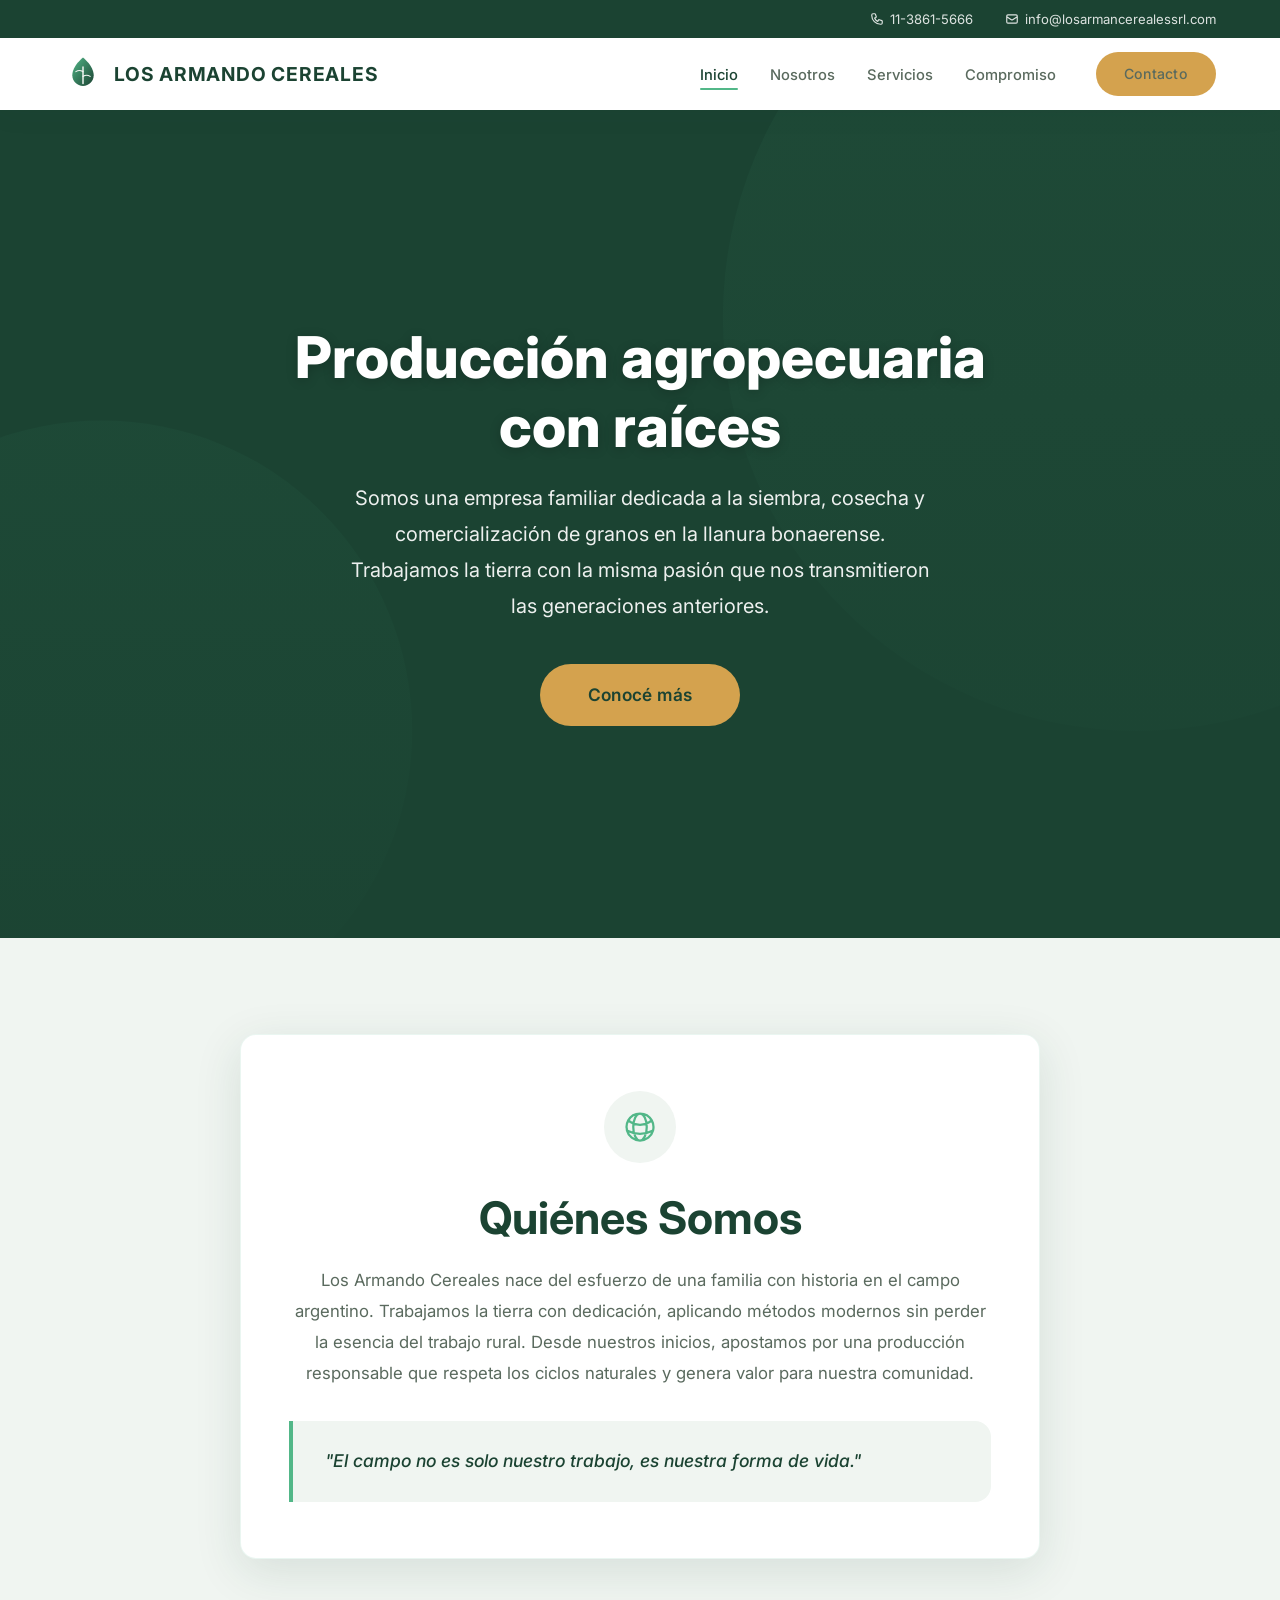
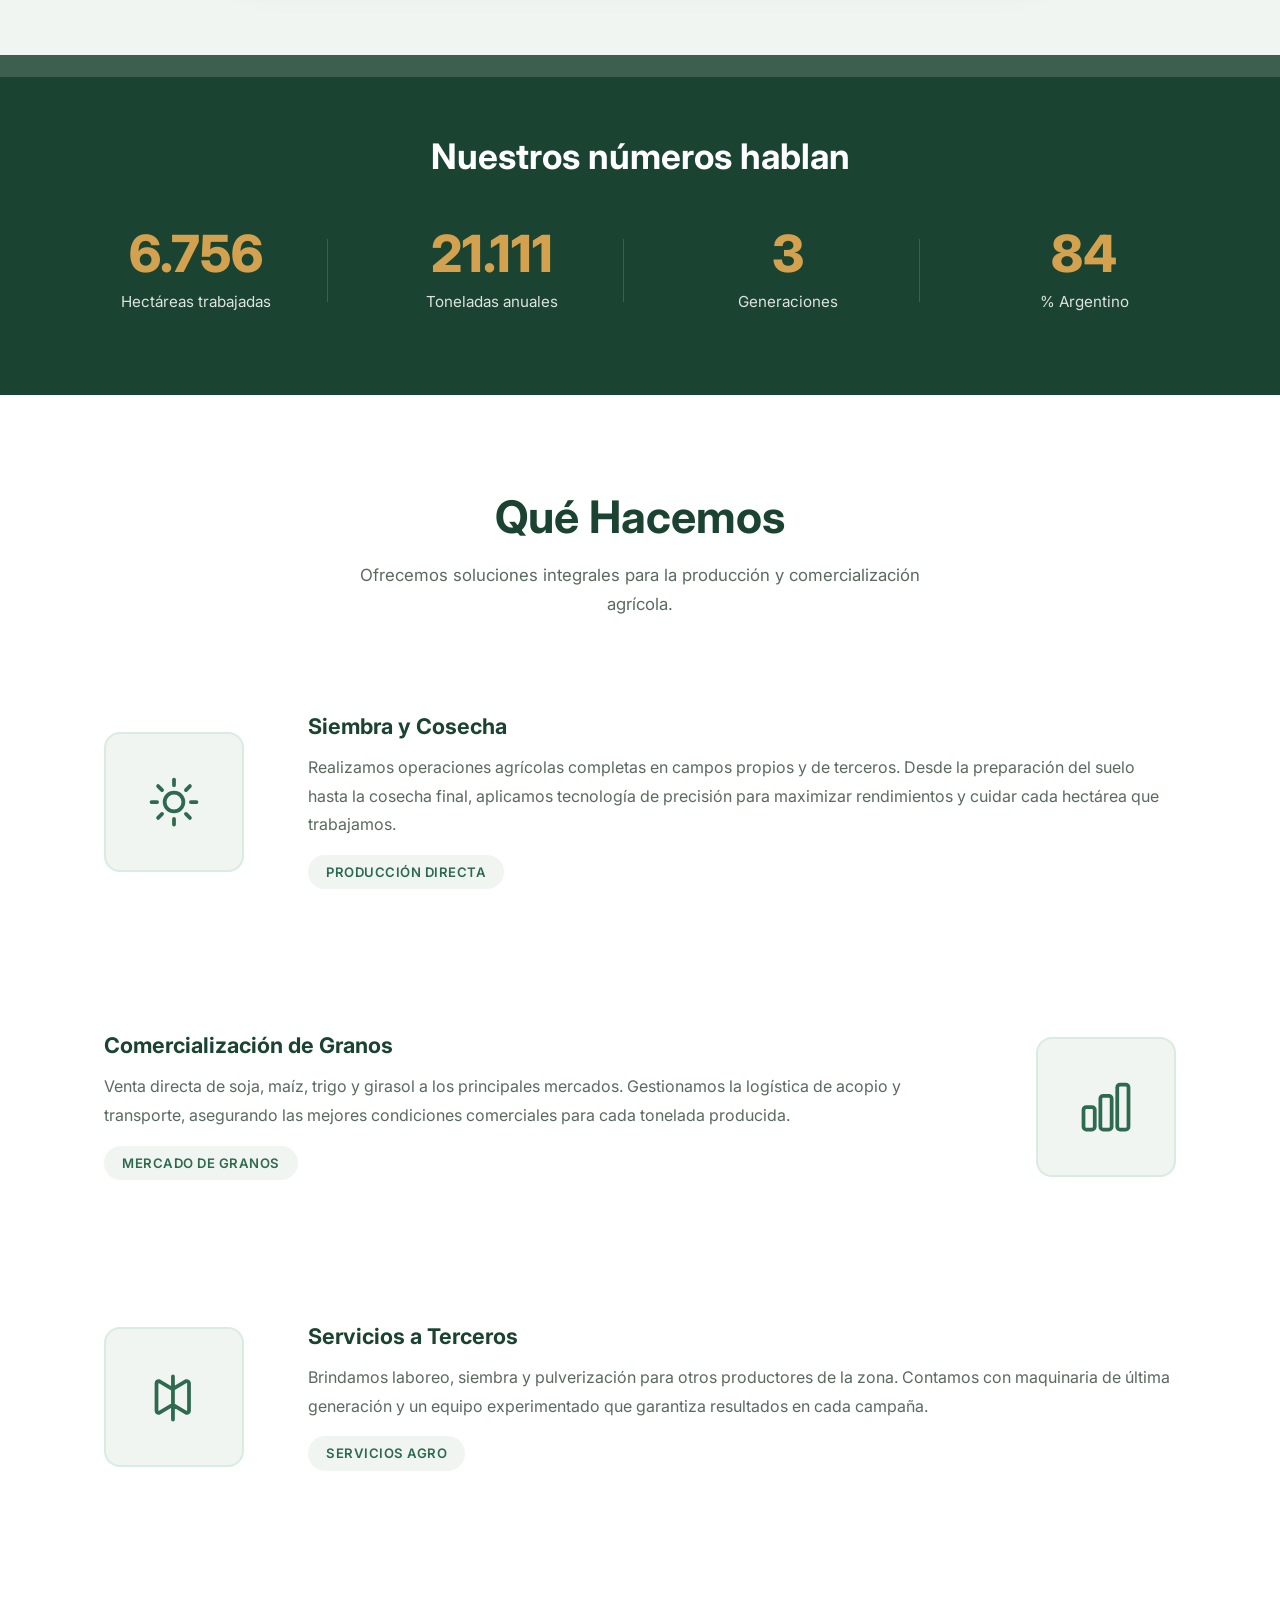
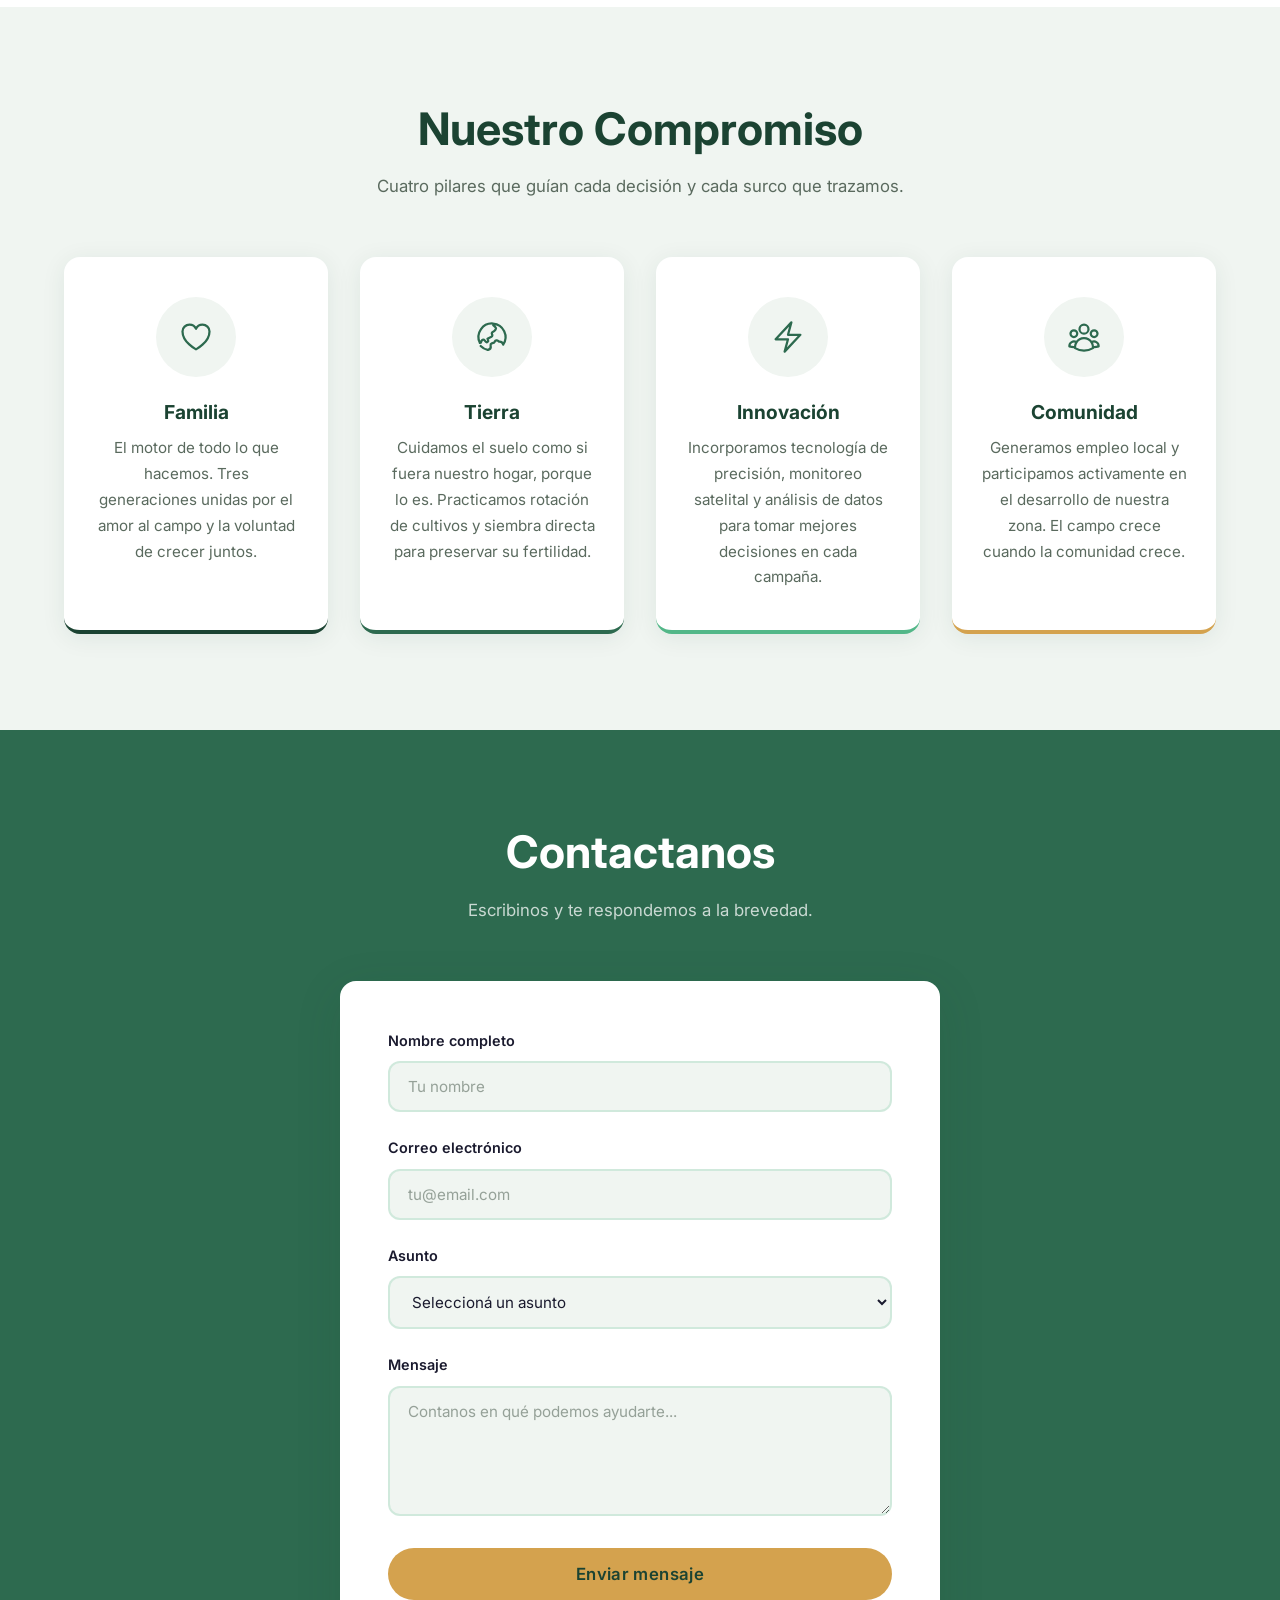
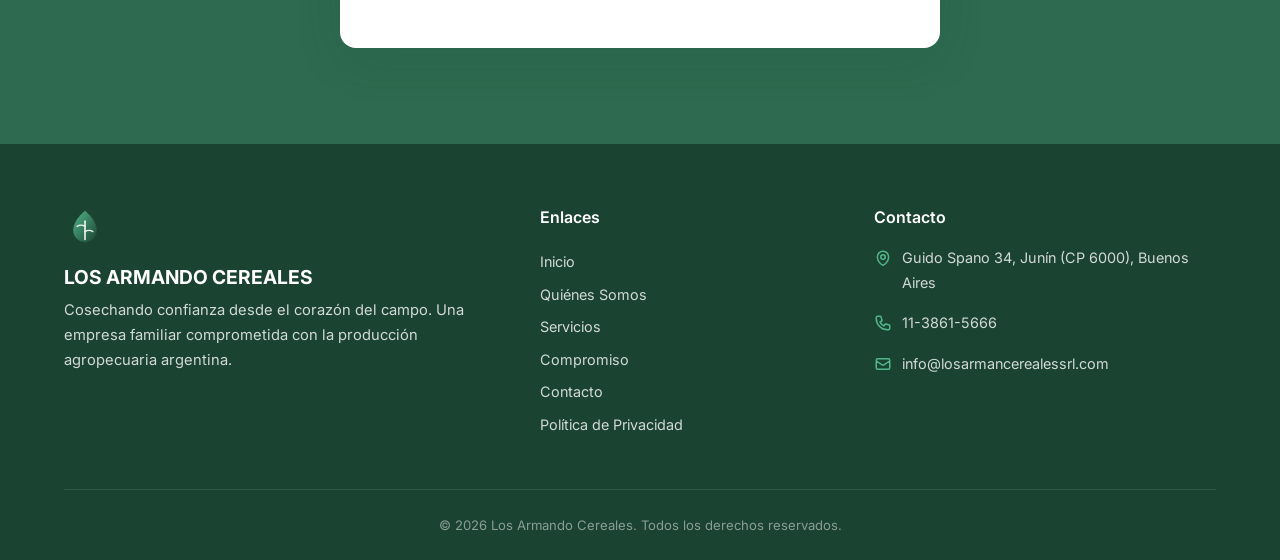
==== index.html @ 6e36dada "Update index.html" ====
<!DOCTYPE html>
<html lang="es">
<head>
    <meta name="facebook-domain-verification" content="8de5bg51qkthgitofaycnygobauxty" />
    <meta charset="UTF-8">
    <meta name="viewport" content="width=device-width, initial-scale=1.0">
    <meta name="description" content="Los Armando Cereales - Empresa agropecuaria familiar dedicada a la siembra, cosecha y comercialización de granos en la llanura bonaerense.">
    <title>Los Armando Cereales | Producción Agropecuaria con Raíces</title>
    <link rel="icon" type="image/svg+xml" href="favicon.svg">
    <link rel="preconnect" href="https://fonts.googleapis.com">
    <link rel="preconnect" href="https://fonts.gstatic.com" crossorigin>
    <link href="https://fonts.googleapis.com/css2?family=Inter:wght@400;500;600;700;800&display=swap" rel="stylesheet">
    <link rel="stylesheet" href="styles.css">
</head>
<body>

    <!-- ========== 1. DOUBLE NAVBAR ========== -->

    <!-- Top Bar -->
    <div class="top-bar" id="topBar">
        <div class="container">
            <a href="tel:+541138615666">
                <svg xmlns="http://www.w3.org/2000/svg" fill="none" viewBox="0 0 24 24" stroke="currentColor" stroke-width="2">
                    <path stroke-linecap="round" stroke-linejoin="round" d="M3 5a2 2 0 012-2h3.28a1 1 0 01.948.684l1.498 4.493a1 1 0 01-.502 1.21l-2.257 1.13a11.042 11.042 0 005.516 5.516l1.13-2.257a1 1 0 011.21-.502l4.493 1.498a1 1 0 01.684.949V19a2 2 0 01-2 2h-1C9.716 21 3 14.284 3 6V5z"/>
                </svg>
                11-3861-5666
            </a>
            <a href="mailto:info@losarmancerealessrl.com">
                <svg xmlns="http://www.w3.org/2000/svg" fill="none" viewBox="0 0 24 24" stroke="currentColor" stroke-width="2">
                    <path stroke-linecap="round" stroke-linejoin="round" d="M3 8l7.89 5.26a2 2 0 002.22 0L21 8M5 19h14a2 2 0 002-2V7a2 2 0 00-2-2H5a2 2 0 00-2 2v10a2 2 0 002 2z"/>
                </svg>
                info@losarmancerealessrl.com
            </a>
        </div>
    </div>

    <!-- Main Navbar -->
    <nav class="navbar" id="navbar">
        <div class="container">
            <a href="#" class="navbar-logo">
                <img src="favicon.svg" alt="Los Armando Cereales">
                <span>LOS ARMANDO CEREALES</span>
            </a>
            <ul class="nav-links" id="navLinks">
                <li><a href="#inicio">Inicio</a></li>
                <li><a href="#nosotros">Nosotros</a></li>
                <li><a href="#servicios">Servicios</a></li>
                <li><a href="#compromiso">Compromiso</a></li>
                <li class="nav-cta"><a href="#contacto" class="btn btn-primary">Contacto</a></li>
            </ul>
            <button class="hamburger" id="hamburger" aria-label="Abrir menú">
                <span></span>
                <span></span>
                <span></span>
            </button>
        </div>
    </nav>

    <!-- Mobile Overlay -->
    <div class="mobile-overlay" id="mobileOverlay"></div>

    <!-- ========== 2. HERO ========== -->
    <section class="hero" id="inicio">
        <div class="hero-bg"></div>
        <div class="hero-overlay"></div>
        <div class="hero-content">
            <h1>Producción agropecuaria con raíces</h1>
            <p>Somos una empresa familiar dedicada a la siembra, cosecha y comercialización de granos en la llanura bonaerense. Trabajamos la tierra con la misma pasión que nos transmitieron las generaciones anteriores.</p>
            <a href="#nosotros" class="btn btn-primary">Conocé más</a>
        </div>
    </section>

    <!-- ========== 3. QUIENES SOMOS ========== -->
    <section class="about" id="nosotros">
        <div class="container">
            <div class="about-card reveal">
                <div class="about-icon">
                    <svg xmlns="http://www.w3.org/2000/svg" fill="none" viewBox="0 0 24 24" stroke="currentColor" stroke-width="1.5">
                        <path stroke-linecap="round" stroke-linejoin="round" d="M12 21a9.004 9.004 0 008.716-6.747M12 21a9.004 9.004 0 01-8.716-6.747M12 21c2.485 0 4.5-4.03 4.5-9S14.485 3 12 3m0 18c-2.485 0-4.5-4.03-4.5-9S9.515 3 12 3m0 0a8.997 8.997 0 017.843 4.582M12 3a8.997 8.997 0 00-7.843 4.582m15.686 0A11.953 11.953 0 0112 10.5c-2.998 0-5.74-1.1-7.843-2.918m15.686 0A8.959 8.959 0 0121 12c0 .778-.099 1.533-.284 2.253m0 0A17.919 17.919 0 0112 16.5c-3.162 0-6.133-.815-8.716-2.247m0 0A9.015 9.015 0 003 12c0-1.605.42-3.113 1.157-4.418"/>
                    </svg>
                </div>
                <h2>Quiénes Somos</h2>
                <p>Los Armando Cereales nace del esfuerzo de una familia con historia en el campo argentino. Trabajamos la tierra con dedicación, aplicando métodos modernos sin perder la esencia del trabajo rural. Desde nuestros inicios, apostamos por una producción responsable que respeta los ciclos naturales y genera valor para nuestra comunidad.</p>
                <div class="about-quote">
                    <p>"El campo no es solo nuestro trabajo, es nuestra forma de vida."</p>
                </div>
            </div>
        </div>
    </section>

    <!-- ========== 4. CIFRAS (Stats Bar) ========== -->
    <section class="stats" id="cifras">
        <div class="stats-bg" id="statsBg"></div>
        <div class="stats-overlay"></div>
        <div class="container">
            <h2 class="stats-title reveal">Nuestros números hablan</h2>
            <div class="stats-row">
                <div class="stat-item reveal">
                    <span class="stat-number" data-target="8000">0</span>
                    <p class="stat-label">Hectáreas trabajadas</p>
                </div>
                <div class="stat-item reveal">
                    <span class="stat-number" data-target="25000">0</span>
                    <p class="stat-label">Toneladas anuales</p>
                </div>
                <div class="stat-item reveal">
                    <span class="stat-number" data-target="3">0</span>
                    <p class="stat-label">Generaciones</p>
                </div>
                <div class="stat-item reveal">
                    <span class="stat-number" data-target="100">0</span>
                    <p class="stat-label">% Argentino</p>
                </div>
            </div>
        </div>
    </section>

    <!-- ========== 5. QUE HACEMOS (Zig-Zag) ========== -->
    <section class="services" id="servicios">
        <div class="container">
            <h2 class="section-title reveal">Qué Hacemos</h2>
            <p class="section-subtitle reveal">Ofrecemos soluciones integrales para la producción y comercialización agrícola.</p>

            <!-- Servicio 1: izquierda ícono -->
            <div class="service-row reveal-left">
                <div class="service-icon-wrap">
                    <svg xmlns="http://www.w3.org/2000/svg" fill="none" viewBox="0 0 24 24" stroke="currentColor" stroke-width="1.5">
                        <path stroke-linecap="round" stroke-linejoin="round" d="M12 3v2.25m6.364.386l-1.591 1.591M21 12h-2.25m-.386 6.364l-1.591-1.591M12 18.75V21m-4.773-4.227l-1.591 1.591M5.25 12H3m4.227-4.773L5.636 5.636M15.75 12a3.75 3.75 0 11-7.5 0 3.75 3.75 0 017.5 0z"/>
                    </svg>
                </div>
                <div class="service-text">
                    <h3>Siembra y Cosecha</h3>
                    <p>Realizamos operaciones agrícolas completas en campos propios y de terceros. Desde la preparación del suelo hasta la cosecha final, aplicamos tecnología de precisión para maximizar rendimientos y cuidar cada hectárea que trabajamos.</p>
                    <span class="service-tag">Producción directa</span>
                </div>
            </div>

            <!-- Servicio 2: derecha ícono (reverse) -->
            <div class="service-row reverse reveal-right">
                <div class="service-icon-wrap">
                    <svg xmlns="http://www.w3.org/2000/svg" fill="none" viewBox="0 0 24 24" stroke="currentColor" stroke-width="1.5">
                        <path stroke-linecap="round" stroke-linejoin="round" d="M3 13.125C3 12.504 3.504 12 4.125 12h2.25c.621 0 1.125.504 1.125 1.125v6.75C7.5 20.496 6.996 21 6.375 21h-2.25A1.125 1.125 0 013 19.875v-6.75zM9.75 8.625c0-.621.504-1.125 1.125-1.125h2.25c.621 0 1.125.504 1.125 1.125v11.25c0 .621-.504 1.125-1.125 1.125h-2.25a1.125 1.125 0 01-1.125-1.125V8.625zM16.5 4.125c0-.621.504-1.125 1.125-1.125h2.25C20.496 3 21 3.504 21 4.125v15.75c0 .621-.504 1.125-1.125 1.125h-2.25a1.125 1.125 0 01-1.125-1.125V4.125z"/>
                    </svg>
                </div>
                <div class="service-text">
                    <h3>Comercialización de Granos</h3>
                    <p>Venta directa de soja, maíz, trigo y girasol a los principales mercados. Gestionamos la logística de acopio y transporte, asegurando las mejores condiciones comerciales para cada tonelada producida.</p>
                    <span class="service-tag">Mercado de granos</span>
                </div>
            </div>

            <!-- Servicio 3: izquierda ícono -->
            <div class="service-row reveal-left">
                <div class="service-icon-wrap">
                    <svg xmlns="http://www.w3.org/2000/svg" fill="none" viewBox="0 0 24 24" stroke="currentColor" stroke-width="1.5">
                        <path stroke-linecap="round" stroke-linejoin="round" d="M11.42 15.17l-5.384 3.18A1.002 1.002 0 015 17.494V6.506a1.002 1.002 0 011.036-.856l5.384 3.18m0 0l5.384-3.18A1.002 1.002 0 0118 6.506v10.988a1.002 1.002 0 01-1.036.856l-5.384-3.18m0 0V3.75m0 17.25v-5.832"/>
                    </svg>
                </div>
                <div class="service-text">
                    <h3>Servicios a Terceros</h3>
                    <p>Brindamos laboreo, siembra y pulverización para otros productores de la zona. Contamos con maquinaria de última generación y un equipo experimentado que garantiza resultados en cada campaña.</p>
                    <span class="service-tag">Servicios agro</span>
                </div>
            </div>
        </div>
    </section>

    <!-- ========== 6. COMPROMISO ========== -->
    <section class="commitment" id="compromiso">
        <div class="container">
            <h2 class="section-title reveal">Nuestro Compromiso</h2>
            <p class="section-subtitle reveal">Cuatro pilares que guían cada decisión y cada surco que trazamos.</p>

            <div class="commitment-grid">
                <!-- Pilar 1: Familia -->
                <div class="commitment-card reveal">
                    <div class="commitment-icon">
                        <svg xmlns="http://www.w3.org/2000/svg" fill="none" viewBox="0 0 24 24" stroke="currentColor" stroke-width="1.5">
                            <path stroke-linecap="round" stroke-linejoin="round" d="M21 8.25c0-2.485-2.099-4.5-4.688-4.5-1.935 0-3.597 1.126-4.312 2.733-.715-1.607-2.377-2.733-4.313-2.733C5.1 3.75 3 5.765 3 8.25c0 7.22 9 12 9 12s9-4.78 9-12z"/>
                        </svg>
                    </div>
                    <h3>Familia</h3>
                    <p>El motor de todo lo que hacemos. Tres generaciones unidas por el amor al campo y la voluntad de crecer juntos.</p>
                </div>

                <!-- Pilar 2: Tierra -->
                <div class="commitment-card reveal">
                    <div class="commitment-icon">
                        <svg xmlns="http://www.w3.org/2000/svg" fill="none" viewBox="0 0 24 24" stroke="currentColor" stroke-width="1.5">
                            <path stroke-linecap="round" stroke-linejoin="round" d="M12.75 3.03v.568c0 .334.148.65.405.864l1.068.89c.442.369.535 1.01.216 1.49l-.51.766a2.25 2.25 0 01-1.161.886l-.143.048a1.107 1.107 0 00-.57 1.664c.369.555.169 1.307-.427 1.592L9 13.125l.423 1.059a.956.956 0 01-1.652.928l-.679-.906a1.125 1.125 0 00-1.906.172L4.5 15.75l-.612.153M12.75 3.031a9 9 0 00-8.862 12.872M12.75 3.031a9 9 0 016.69 14.036m0 0l-.177-.529A2.25 2.25 0 0017.128 15H16.5l-.324-.324a1.453 1.453 0 00-2.328.377l-.036.073a1.586 1.586 0 01-.982.816l-.99.282c-.55.157-.894.702-.8 1.267l.073.438a2.253 2.253 0 01-1.699 2.608l-.305.071a9 9 0 01-4.669-2.571"/>
                        </svg>
                    </div>
                    <h3>Tierra</h3>
                    <p>Cuidamos el suelo como si fuera nuestro hogar, porque lo es. Practicamos rotación de cultivos y siembra directa para preservar su fertilidad.</p>
                </div>

                <!-- Pilar 3: Innovación -->
                <div class="commitment-card reveal">
                    <div class="commitment-icon">
                        <svg xmlns="http://www.w3.org/2000/svg" fill="none" viewBox="0 0 24 24" stroke="currentColor" stroke-width="1.5">
                            <path stroke-linecap="round" stroke-linejoin="round" d="M3.75 13.5l10.5-11.25L12 10.5h8.25L9.75 21.75 12 13.5H3.75z"/>
                        </svg>
                    </div>
                    <h3>Innovación</h3>
                    <p>Incorporamos tecnología de precisión, monitoreo satelital y análisis de datos para tomar mejores decisiones en cada campaña.</p>
                </div>

                <!-- Pilar 4: Comunidad -->
                <div class="commitment-card reveal">
                    <div class="commitment-icon">
                        <svg xmlns="http://www.w3.org/2000/svg" fill="none" viewBox="0 0 24 24" stroke="currentColor" stroke-width="1.5">
                            <path stroke-linecap="round" stroke-linejoin="round" d="M18 18.72a9.094 9.094 0 003.741-.479 3 3 0 00-4.682-2.72m.94 3.198l.001.031c0 .225-.012.447-.037.666A11.944 11.944 0 0112 21c-2.17 0-4.207-.576-5.963-1.584A6.062 6.062 0 016 18.719m12 0a5.971 5.971 0 00-.941-3.197m0 0A5.995 5.995 0 0012 12.75a5.995 5.995 0 00-5.058 2.772m0 0a3 3 0 00-4.681 2.72 8.986 8.986 0 003.74.477m.94-3.197a5.971 5.971 0 00-.94 3.197M15 6.75a3 3 0 11-6 0 3 3 0 016 0zm6 3a2.25 2.25 0 11-4.5 0 2.25 2.25 0 014.5 0zm-13.5 0a2.25 2.25 0 11-4.5 0 2.25 2.25 0 014.5 0z"/>
                        </svg>
                    </div>
                    <h3>Comunidad</h3>
                    <p>Generamos empleo local y participamos activamente en el desarrollo de nuestra zona. El campo crece cuando la comunidad crece.</p>
                </div>
            </div>
        </div>
    </section>

    <!-- ========== 7. CONTACTO ========== -->
    <section class="contact" id="contacto">
        <div class="container">
            <h2 class="section-title reveal">Contactanos</h2>
            <p class="section-subtitle reveal">Escribinos y te respondemos a la brevedad.</p>

            <div class="contact-form-wrap reveal">
                <form id="contactForm">
                    <div class="form-group">
                        <label for="nombre">Nombre completo</label>
                        <input type="text" id="nombre" name="nombre" placeholder="Tu nombre" required>
                    </div>
                    <div class="form-group">
                        <label for="email">Correo electrónico</label>
                        <input type="email" id="email" name="email" placeholder="tu@email.com" required>
                    </div>
                    <div class="form-group">
                        <label for="asunto">Asunto</label>
                        <select id="asunto" name="asunto" required>
                            <option value="" disabled selected>Seleccioná un asunto</option>
                            <option value="comercial">Consulta comercial</option>
                            <option value="servicios">Servicios a terceros</option>
                            <option value="laboral">Oportunidades laborales</option>
                            <option value="otro">Otro</option>
                        </select>
                    </div>
                    <div class="form-group">
                        <label for="mensaje">Mensaje</label>
                        <textarea id="mensaje" name="mensaje" placeholder="Contanos en qué podemos ayudarte..." required></textarea>
                    </div>
                    <button type="submit" class="btn btn-primary">Enviar mensaje</button>
                </form>

                <div class="form-success" id="formSuccess">
                    <svg xmlns="http://www.w3.org/2000/svg" fill="none" viewBox="0 0 24 24" stroke="currentColor" stroke-width="1.5">
                        <path stroke-linecap="round" stroke-linejoin="round" d="M9 12.75L11.25 15 15 9.75M21 12a9 9 0 11-18 0 9 9 0 0118 0z"/>
                    </svg>
                    <h3>Mensaje enviado</h3>
                    <p>Gracias por comunicarte con nosotros. Te responderemos a la brevedad.</p>
                </div>
            </div>
        </div>
    </section>

    <!-- ========== 8. FOOTER ========== -->
    <footer class="footer">
        <div class="container">
            <div class="footer-grid">
                <!-- Col 1: Logo + Tagline -->
                <div class="footer-brand">
                    <img src="favicon.svg" alt="Los Armando Cereales">
                    <h3>LOS ARMANDO CEREALES</h3>
                    <p>Cosechando confianza desde el corazón del campo. Una empresa familiar comprometida con la producción agropecuaria argentina.</p>
                </div>

                <!-- Col 2: Links rápidos -->
                <div>
                    <h4>Enlaces</h4>
                    <ul class="footer-links">
                        <li><a href="#inicio">Inicio</a></li>
                        <li><a href="#nosotros">Quiénes Somos</a></li>
                        <li><a href="#servicios">Servicios</a></li>
                        <li><a href="#compromiso">Compromiso</a></li>
                        <li><a href="#contacto">Contacto</a></li>
                        <li><a href="politica-privacidad.html">Política de Privacidad</a></li>
                    </ul>
                </div>

                <!-- Col 3: Datos de contacto -->
                <div>
                    <h4>Contacto</h4>
                    <div class="footer-contact-item">
                        <svg xmlns="http://www.w3.org/2000/svg" fill="none" viewBox="0 0 24 24" stroke="currentColor" stroke-width="2">
                            <path stroke-linecap="round" stroke-linejoin="round" d="M15 10.5a3 3 0 11-6 0 3 3 0 016 0z"/>
                            <path stroke-linecap="round" stroke-linejoin="round" d="M19.5 10.5c0 7.142-7.5 11.25-7.5 11.25S4.5 17.642 4.5 10.5a7.5 7.5 0 1115 0z"/>
                        </svg>
                        <span>Guido Spano 34, Junín (CP 6000), Buenos Aires</span>
                    </div>
                    <div class="footer-contact-item">
                        <svg xmlns="http://www.w3.org/2000/svg" fill="none" viewBox="0 0 24 24" stroke="currentColor" stroke-width="2">
                            <path stroke-linecap="round" stroke-linejoin="round" d="M3 5a2 2 0 012-2h3.28a1 1 0 01.948.684l1.498 4.493a1 1 0 01-.502 1.21l-2.257 1.13a11.042 11.042 0 005.516 5.516l1.13-2.257a1 1 0 011.21-.502l4.493 1.498a1 1 0 01.684.949V19a2 2 0 01-2 2h-1C9.716 21 3 14.284 3 6V5z"/>
                        </svg>
                        <span>11-3861-5666</span>
                    </div>
                    <div class="footer-contact-item">
                        <svg xmlns="http://www.w3.org/2000/svg" fill="none" viewBox="0 0 24 24" stroke="currentColor" stroke-width="2">
                            <path stroke-linecap="round" stroke-linejoin="round" d="M3 8l7.89 5.26a2 2 0 002.22 0L21 8M5 19h14a2 2 0 002-2V7a2 2 0 00-2-2H5a2 2 0 00-2 2v10a2 2 0 002 2z"/>
                        </svg>
                        <a href="mailto:info@losarmancerealessrl.com">info@losarmancerealessrl.com</a>
                    </div>
                </div>
            </div>

            <div class="footer-bottom">
                <p>&copy; 2026 Los Armando Cereales. Todos los derechos reservados.</p>
            </div>
        </div>
    </footer>

    <script src="script.js"></script>
</body>
</html>
---- styles.css ----
/* ============================================
   LOS ARMANDO CEREALES - Styles
   Unique design: double navbar, zig-zag services,
   elevated card about, horizontal stats bar
   ============================================ */

/* ---------- CSS Variables ---------- */
:root {
    --primary: #1b4332;
    --secondary: #2d6a4f;
    --light-green: #52b788;
    --accent: #d4a24e;
    --accent-hover: #e0b55e;
    --bg-light: #f0f5f1;
    --bg-white: #ffffff;
    --text-dark: #1a1a2e;
    --text-gray: #5a6a5e;
    --radius-card: 16px;
    --radius-pill: 50px;
    --shadow-soft: 0 4px 24px rgba(27, 67, 50, 0.08);
    --shadow-elevated: 0 12px 48px rgba(27, 67, 50, 0.12);
    --transition: 0.35s cubic-bezier(0.4, 0, 0.2, 1);
    --font-main: 'Inter', system-ui, -apple-system, 'Segoe UI', sans-serif;
}

/* ---------- Reset & Base ---------- */
*,
*::before,
*::after {
    margin: 0;
    padding: 0;
    box-sizing: border-box;
}

html {
    scroll-behavior: smooth;
    font-size: 16px;
}

body {
    font-family: var(--font-main);
    color: var(--text-dark);
    line-height: 1.7;
    background: var(--bg-white);
    overflow-x: hidden;
}

a {
    text-decoration: none;
    color: inherit;
    transition: color var(--transition);
}

ul {
    list-style: none;
}

img {
    max-width: 100%;
    display: block;
}

.container {
    width: 90%;
    max-width: 1200px;
    margin: 0 auto;
}

/* ---------- Typography ---------- */
h1, h2, h3, h4 {
    font-weight: 700;
    line-height: 1.2;
}

h1 {
    font-size: clamp(2.2rem, 5vw, 3.6rem);
}

h2 {
    font-size: clamp(1.8rem, 3.5vw, 2.8rem);
}

h3 {
    font-size: clamp(1.1rem, 2vw, 1.4rem);
}

.section-title {
    text-align: center;
    margin-bottom: 1rem;
    color: var(--primary);
}

.section-subtitle {
    text-align: center;
    color: var(--text-gray);
    max-width: 600px;
    margin: 0 auto 3.5rem;
    font-size: 1.05rem;
}

/* ---------- Buttons ---------- */
.btn {
    display: inline-block;
    padding: 14px 40px;
    border-radius: var(--radius-pill);
    font-weight: 600;
    font-size: 1rem;
    cursor: pointer;
    border: none;
    transition: all var(--transition);
    font-family: var(--font-main);
    letter-spacing: 0.02em;
}

.btn-primary {
    background: var(--accent);
    color: var(--primary);
}

.btn-primary:hover {
    background: var(--accent-hover);
    transform: translateY(-2px);
    box-shadow: 0 8px 24px rgba(212, 162, 78, 0.35);
}

.btn-outline {
    background: transparent;
    color: var(--bg-white);
    border: 2px solid var(--bg-white);
}

.btn-outline:hover {
    background: var(--bg-white);
    color: var(--primary);
}

/* ============================================
   1. DOUBLE NAVBAR
   ============================================ */

/* --- Top Bar --- */
.top-bar {
    background: var(--primary);
    color: rgba(255, 255, 255, 0.85);
    font-size: 0.82rem;
    padding: 8px 0;
    transition: transform 0.4s ease;
    position: relative;
    z-index: 1001;
}

.top-bar.hidden {
    transform: translateY(-100%);
    position: fixed;
    top: 0;
    left: 0;
    width: 100%;
}

.top-bar .container {
    display: flex;
    justify-content: flex-end;
    align-items: center;
    gap: 2rem;
}

.top-bar a {
    color: rgba(255, 255, 255, 0.85);
    display: flex;
    align-items: center;
    gap: 6px;
}

.top-bar a:hover {
    color: var(--accent);
}

.top-bar svg {
    width: 14px;
    height: 14px;
    flex-shrink: 0;
}

/* --- Main Navbar --- */
.navbar {
    background: var(--bg-white);
    padding: 0;
    position: sticky;
    top: 0;
    z-index: 1000;
    box-shadow: var(--shadow-soft);
    transition: box-shadow var(--transition);
}

.navbar .container {
    display: flex;
    justify-content: space-between;
    align-items: center;
    height: 72px;
}

.navbar-logo {
    display: flex;
    align-items: center;
    gap: 12px;
    font-weight: 700;
    font-size: 1.2rem;
    color: var(--primary);
}

.navbar-logo img {
    width: 38px;
    height: 38px;
}

.navbar-logo span {
    letter-spacing: 0.04em;
}

.nav-links {
    display: flex;
    align-items: center;
    gap: 2rem;
}

.nav-links a {
    font-size: 0.92rem;
    font-weight: 500;
    color: var(--text-gray);
    position: relative;
    padding: 4px 0;
}

.nav-links a::after {
    content: '';
    position: absolute;
    bottom: -2px;
    left: 0;
    width: 0;
    height: 2px;
    background: var(--light-green);
    border-radius: 2px;
    transition: width var(--transition);
}

.nav-links a:hover,
.nav-links a.active {
    color: var(--primary);
}

.nav-links a:hover::after,
.nav-links a.active::after {
    width: 100%;
}

.nav-cta {
    margin-left: 0.5rem;
}

.nav-cta .btn {
    padding: 10px 28px;
    font-size: 0.88rem;
}

/* --- Hamburger --- */
.hamburger {
    display: none;
    flex-direction: column;
    gap: 5px;
    cursor: pointer;
    background: none;
    border: none;
    padding: 4px;
    z-index: 1002;
}

.hamburger span {
    display: block;
    width: 26px;
    height: 2.5px;
    background: var(--primary);
    border-radius: 2px;
    transition: all 0.3s ease;
}

.hamburger.active span:nth-child(1) {
    transform: rotate(45deg) translate(5px, 5px);
}

.hamburger.active span:nth-child(2) {
    opacity: 0;
}

.hamburger.active span:nth-child(3) {
    transform: rotate(-45deg) translate(6px, -6px);
}

/* ============================================
   2. HERO
   ============================================ */
.hero {
    position: relative;
    min-height: 92vh;
    display: flex;
    align-items: center;
    justify-content: center;
    text-align: center;
    color: var(--bg-white);
    overflow: hidden;
}

.hero-bg {
    position: absolute;
    inset: 0;
    background:
        url('data:image/svg+xml,<svg xmlns="http://www.w3.org/2000/svg" viewBox="0 0 1440 800"><rect fill="%231b4332" width="1440" height="800"/><circle cx="200" cy="600" r="300" fill="%232d6a4f" opacity="0.3"/><circle cx="1200" cy="200" r="400" fill="%232d6a4f" opacity="0.2"/></svg>')
        center/cover no-repeat;
    background-color: var(--primary);
}

.hero-overlay {
    position: absolute;
    inset: 0;
    background: linear-gradient(
        180deg,
        rgba(27, 67, 50, 0.25) 0%,
        rgba(27, 67, 50, 0.6) 50%,
        rgba(27, 67, 50, 0.9) 100%
    );
}

.hero-content {
    position: relative;
    z-index: 2;
    max-width: 750px;
    padding: 2rem 1.5rem;
}

.hero-content h1 {
    margin-bottom: 1.2rem;
    font-weight: 800;
    text-shadow: 0 2px 12px rgba(0, 0, 0, 0.2);
}

.hero-content p {
    font-size: clamp(1.05rem, 2vw, 1.25rem);
    line-height: 1.8;
    margin-bottom: 2.5rem;
    opacity: 0.92;
    max-width: 600px;
    margin-left: auto;
    margin-right: auto;
}

.hero-content .btn {
    font-size: 1.08rem;
    padding: 16px 48px;
}

/* ============================================
   3. QUIENES SOMOS (Elevated Card)
   ============================================ */
.about {
    padding: 6rem 0;
    background: var(--bg-light);
}

.about-card {
    max-width: 800px;
    margin: 0 auto;
    background: var(--bg-white);
    border-radius: var(--radius-card);
    box-shadow: var(--shadow-elevated);
    padding: 3.5rem 3rem;
    text-align: center;
    border: 1px solid rgba(82, 183, 136, 0.12);
}

.about-icon {
    width: 72px;
    height: 72px;
    margin: 0 auto 1.8rem;
    background: var(--bg-light);
    border-radius: 50%;
    display: flex;
    align-items: center;
    justify-content: center;
}

.about-icon svg {
    width: 36px;
    height: 36px;
    color: var(--light-green);
}

.about-card h2 {
    color: var(--primary);
    margin-bottom: 1.2rem;
}

.about-card p {
    color: var(--text-gray);
    font-size: 1.05rem;
    line-height: 1.85;
    margin-bottom: 2rem;
}

.about-quote {
    position: relative;
    padding: 1.5rem 2rem;
    margin-top: 1.5rem;
    border-left: 4px solid var(--light-green);
    background: var(--bg-light);
    border-radius: 0 var(--radius-card) var(--radius-card) 0;
    text-align: left;
}

.about-quote p {
    font-style: italic;
    font-size: 1.1rem;
    color: var(--primary);
    margin-bottom: 0;
    font-weight: 500;
}

/* ============================================
   4. CIFRAS (Horizontal Stats Bar)
   ============================================ */
.stats {
    position: relative;
    padding: 5rem 0;
    color: var(--bg-white);
    overflow: hidden;
}

.stats-bg {
    position: absolute;
    inset: 0;
    background:
        url('data:image/svg+xml,<svg xmlns="http://www.w3.org/2000/svg" viewBox="0 0 1440 400"><rect fill="%231b4332" width="1440" height="400"/><rect x="0" y="180" width="1440" height="2" fill="%232d6a4f" opacity="0.3"/><rect x="0" y="220" width="1440" height="1" fill="%232d6a4f" opacity="0.2"/></svg>')
        center/cover no-repeat;
    background-color: var(--primary);
    background-attachment: fixed;
}

.stats-overlay {
    position: absolute;
    inset: 0;
    background: rgba(27, 67, 50, 0.85);
}

.stats .container {
    position: relative;
    z-index: 2;
}

.stats-title {
    text-align: center;
    margin-bottom: 3rem;
    color: var(--bg-white);
    font-size: clamp(1.5rem, 3vw, 2.2rem);
}

.stats-row {
    display: flex;
    justify-content: space-around;
    align-items: center;
    flex-wrap: wrap;
    gap: 2rem;
}

.stat-item {
    text-align: center;
    flex: 1;
    min-width: 150px;
    position: relative;
}

.stat-item:not(:last-child)::after {
    content: '';
    position: absolute;
    right: 0;
    top: 15%;
    height: 70%;
    width: 1px;
    background: rgba(255, 255, 255, 0.15);
}

.stat-number {
    font-size: clamp(2rem, 4vw, 3.2rem);
    font-weight: 800;
    color: var(--accent);
    display: block;
    line-height: 1.1;
}

.stat-label {
    font-size: 0.95rem;
    margin-top: 0.5rem;
    opacity: 0.85;
    font-weight: 400;
}

/* ============================================
   5. QUE HACEMOS (Zig-Zag)
   ============================================ */
.services {
    padding: 6rem 0;
    background: var(--bg-white);
}

.service-row {
    display: flex;
    align-items: center;
    gap: 4rem;
    margin-bottom: 4rem;
    padding: 2.5rem;
    border-radius: var(--radius-card);
    transition: box-shadow var(--transition);
}

.service-row:hover {
    box-shadow: var(--shadow-soft);
}

.service-row:last-child {
    margin-bottom: 0;
}

.service-row.reverse {
    flex-direction: row-reverse;
}

.service-icon-wrap {
    flex-shrink: 0;
    width: 140px;
    height: 140px;
    background: var(--bg-light);
    border-radius: var(--radius-card);
    display: flex;
    align-items: center;
    justify-content: center;
    border: 2px solid rgba(82, 183, 136, 0.15);
}

.service-icon-wrap svg {
    width: 60px;
    height: 60px;
    color: var(--secondary);
}

.service-text h3 {
    color: var(--primary);
    margin-bottom: 0.8rem;
    font-size: 1.35rem;
}

.service-text p {
    color: var(--text-gray);
    font-size: 1rem;
    line-height: 1.8;
}

.service-text .service-tag {
    display: inline-block;
    margin-top: 1rem;
    padding: 6px 18px;
    background: var(--bg-light);
    color: var(--secondary);
    border-radius: var(--radius-pill);
    font-size: 0.82rem;
    font-weight: 600;
    letter-spacing: 0.04em;
    text-transform: uppercase;
}

/* ============================================
   6. COMPROMISO (4 Pillar Cards)
   ============================================ */
.commitment {
    padding: 6rem 0;
    background: var(--bg-light);
}

.commitment-grid {
    display: grid;
    grid-template-columns: repeat(4, 1fr);
    gap: 2rem;
}

.commitment-card {
    background: var(--bg-white);
    border-radius: var(--radius-card);
    padding: 2.5rem 1.8rem;
    text-align: center;
    box-shadow: var(--shadow-soft);
    border-bottom: 4px solid transparent;
    transition: all var(--transition);
    position: relative;
    overflow: hidden;
}

.commitment-card:nth-child(1) {
    border-bottom-color: var(--primary);
}

.commitment-card:nth-child(2) {
    border-bottom-color: var(--secondary);
}

.commitment-card:nth-child(3) {
    border-bottom-color: var(--light-green);
}

.commitment-card:nth-child(4) {
    border-bottom-color: var(--accent);
}

.commitment-card:hover {
    transform: translateY(-6px);
    box-shadow: var(--shadow-elevated);
}

.commitment-icon {
    width: 80px;
    height: 80px;
    margin: 0 auto 1.5rem;
    background: var(--bg-light);
    border-radius: 50%;
    display: flex;
    align-items: center;
    justify-content: center;
    transition: background var(--transition);
}

.commitment-card:hover .commitment-icon {
    background: rgba(82, 183, 136, 0.12);
}

.commitment-icon svg {
    width: 36px;
    height: 36px;
    color: var(--secondary);
}

.commitment-card h3 {
    color: var(--primary);
    margin-bottom: 0.7rem;
    font-size: 1.2rem;
}

.commitment-card p {
    color: var(--text-gray);
    font-size: 0.95rem;
    line-height: 1.7;
}

/* ============================================
   7. CONTACTO
   ============================================ */
.contact {
    padding: 6rem 0;
    background: var(--secondary);
    position: relative;
}

.contact .section-title {
    color: var(--bg-white);
}

.contact .section-subtitle {
    color: rgba(255, 255, 255, 0.75);
}

.contact-form-wrap {
    max-width: 600px;
    margin: 0 auto;
    background: var(--bg-white);
    border-radius: var(--radius-card);
    padding: 3rem;
    box-shadow: var(--shadow-elevated);
}

.form-group {
    margin-bottom: 1.5rem;
}

.form-group label {
    display: block;
    margin-bottom: 0.5rem;
    font-weight: 600;
    font-size: 0.9rem;
    color: var(--text-dark);
}

.form-group input,
.form-group textarea,
.form-group select {
    width: 100%;
    padding: 14px 18px;
    border: 2px solid rgba(82, 183, 136, 0.2);
    border-radius: 12px;
    font-family: var(--font-main);
    font-size: 0.95rem;
    color: var(--text-dark);
    background: var(--bg-light);
    transition: border-color var(--transition), box-shadow var(--transition);
    outline: none;
}

.form-group input:focus,
.form-group textarea:focus,
.form-group select:focus {
    border-color: var(--light-green);
    box-shadow: 0 0 0 4px rgba(82, 183, 136, 0.1);
}

.form-group textarea {
    resize: vertical;
    min-height: 130px;
}

.form-group input::placeholder,
.form-group textarea::placeholder {
    color: var(--text-gray);
    opacity: 0.6;
}

.contact-form-wrap .btn {
    width: 100%;
    padding: 16px;
    font-size: 1.05rem;
}

.form-success {
    display: none;
    text-align: center;
    padding: 2rem;
}

.form-success svg {
    width: 56px;
    height: 56px;
    color: var(--light-green);
    margin-bottom: 1rem;
}

.form-success h3 {
    color: var(--primary);
    margin-bottom: 0.5rem;
}

.form-success p {
    color: var(--text-gray);
}

/* ============================================
   8. FOOTER
   ============================================ */
.footer {
    background: var(--primary);
    color: rgba(255, 255, 255, 0.8);
    padding: 4rem 0 0;
}

.footer-grid {
    display: grid;
    grid-template-columns: 1.5fr 1fr 1.2fr;
    gap: 3rem;
    padding-bottom: 3rem;
    border-bottom: 1px solid rgba(255, 255, 255, 0.1);
}

.footer-brand img {
    width: 42px;
    height: 42px;
    margin-bottom: 1rem;
}

.footer-brand h3 {
    color: var(--bg-white);
    font-size: 1.2rem;
    margin-bottom: 0.6rem;
}

.footer-brand p {
    font-size: 0.92rem;
    line-height: 1.7;
}

.footer h4 {
    color: var(--bg-white);
    font-size: 1rem;
    margin-bottom: 1.2rem;
    font-weight: 600;
}

.footer-links a {
    display: block;
    padding: 4px 0;
    font-size: 0.9rem;
    transition: color var(--transition), padding-left var(--transition);
}

.footer-links a:hover {
    color: var(--accent);
    padding-left: 6px;
}

.footer-contact-item {
    display: flex;
    align-items: flex-start;
    gap: 10px;
    margin-bottom: 1rem;
    font-size: 0.9rem;
}

.footer-contact-item svg {
    width: 18px;
    height: 18px;
    flex-shrink: 0;
    margin-top: 3px;
    color: var(--light-green);
}

.footer-bottom {
    padding: 1.5rem 0;
    text-align: center;
    font-size: 0.82rem;
    opacity: 0.6;
}

/* ============================================
   ANIMATIONS
   ============================================ */
.reveal {
    opacity: 0;
    transform: translateY(32px);
    transition: opacity 0.7s ease, transform 0.7s ease;
}

.reveal.visible {
    opacity: 1;
    transform: translateY(0);
}

.reveal-left {
    opacity: 0;
    transform: translateX(-40px);
    transition: opacity 0.7s ease, transform 0.7s ease;
}

.reveal-left.visible {
    opacity: 1;
    transform: translateX(0);
}

.reveal-right {
    opacity: 0;
    transform: translateX(40px);
    transition: opacity 0.7s ease, transform 0.7s ease;
}

.reveal-right.visible {
    opacity: 1;
    transform: translateX(0);
}

/* ============================================
   RESPONSIVE
   ============================================ */

/* Tablet */
@media (max-width: 992px) {
    .commitment-grid {
        grid-template-columns: repeat(2, 1fr);
    }

    .footer-grid {
        grid-template-columns: 1fr 1fr;
    }

    .service-row {
        gap: 2.5rem;
        padding: 2rem;
    }

    .service-icon-wrap {
        width: 110px;
        height: 110px;
    }

    .stats-row {
        gap: 1.5rem;
    }
}

/* Mobile */
@media (max-width: 768px) {
    /* Navbar */
    .top-bar .container {
        justify-content: center;
        gap: 1.2rem;
        flex-wrap: wrap;
    }

    .nav-links {
        position: fixed;
        top: 0;
        right: -100%;
        width: 80%;
        max-width: 320px;
        height: 100vh;
        background: var(--bg-white);
        flex-direction: column;
        align-items: flex-start;
        padding: 5rem 2rem 2rem;
        gap: 0;
        box-shadow: -8px 0 30px rgba(0, 0, 0, 0.1);
        transition: right 0.4s ease;
        z-index: 1001;
    }

    .nav-links.open {
        right: 0;
    }

    .nav-links a {
        padding: 0.8rem 0;
        font-size: 1.05rem;
        width: 100%;
        border-bottom: 1px solid var(--bg-light);
    }

    .nav-cta {
        margin-left: 0;
        margin-top: 1rem;
    }

    .hamburger {
        display: flex;
    }

    .mobile-overlay {
        display: none;
        position: fixed;
        inset: 0;
        background: rgba(0, 0, 0, 0.4);
        z-index: 999;
    }

    .mobile-overlay.active {
        display: block;
    }

    /* Hero */
    .hero {
        min-height: 80vh;
    }

    .hero-content {
        padding: 1.5rem;
    }

    /* Services zig-zag: stack on mobile */
    .service-row,
    .service-row.reverse {
        flex-direction: column;
        text-align: center;
        gap: 1.5rem;
        padding: 1.5rem;
    }

    .service-icon-wrap {
        width: 100px;
        height: 100px;
    }

    .service-icon-wrap svg {
        width: 44px;
        height: 44px;
    }

    /* Commitment */
    .commitment-grid {
        grid-template-columns: 1fr;
        gap: 1.5rem;
    }

    /* Stats */
    .stats-row {
        flex-direction: column;
        gap: 2.5rem;
    }

    .stat-item:not(:last-child)::after {
        display: none;
    }

    .stat-item:not(:last-child) {
        padding-bottom: 2.5rem;
        border-bottom: 1px solid rgba(255, 255, 255, 0.1);
    }

    /* Footer */
    .footer-grid {
        grid-template-columns: 1fr;
        gap: 2rem;
    }

    /* Contact form */
    .contact-form-wrap {
        padding: 2rem 1.5rem;
    }

    /* About */
    .about-card {
        padding: 2.5rem 1.5rem;
    }

    .about-quote {
        padding: 1.2rem 1.5rem;
    }
}

@media (max-width: 480px) {
    .hero {
        min-height: 75vh;
    }

    h1 {
        font-size: 1.9rem;
    }

    .btn {
        padding: 12px 32px;
        font-size: 0.95rem;
    }

    .stat-number {
        font-size: 2.2rem;
    }
}
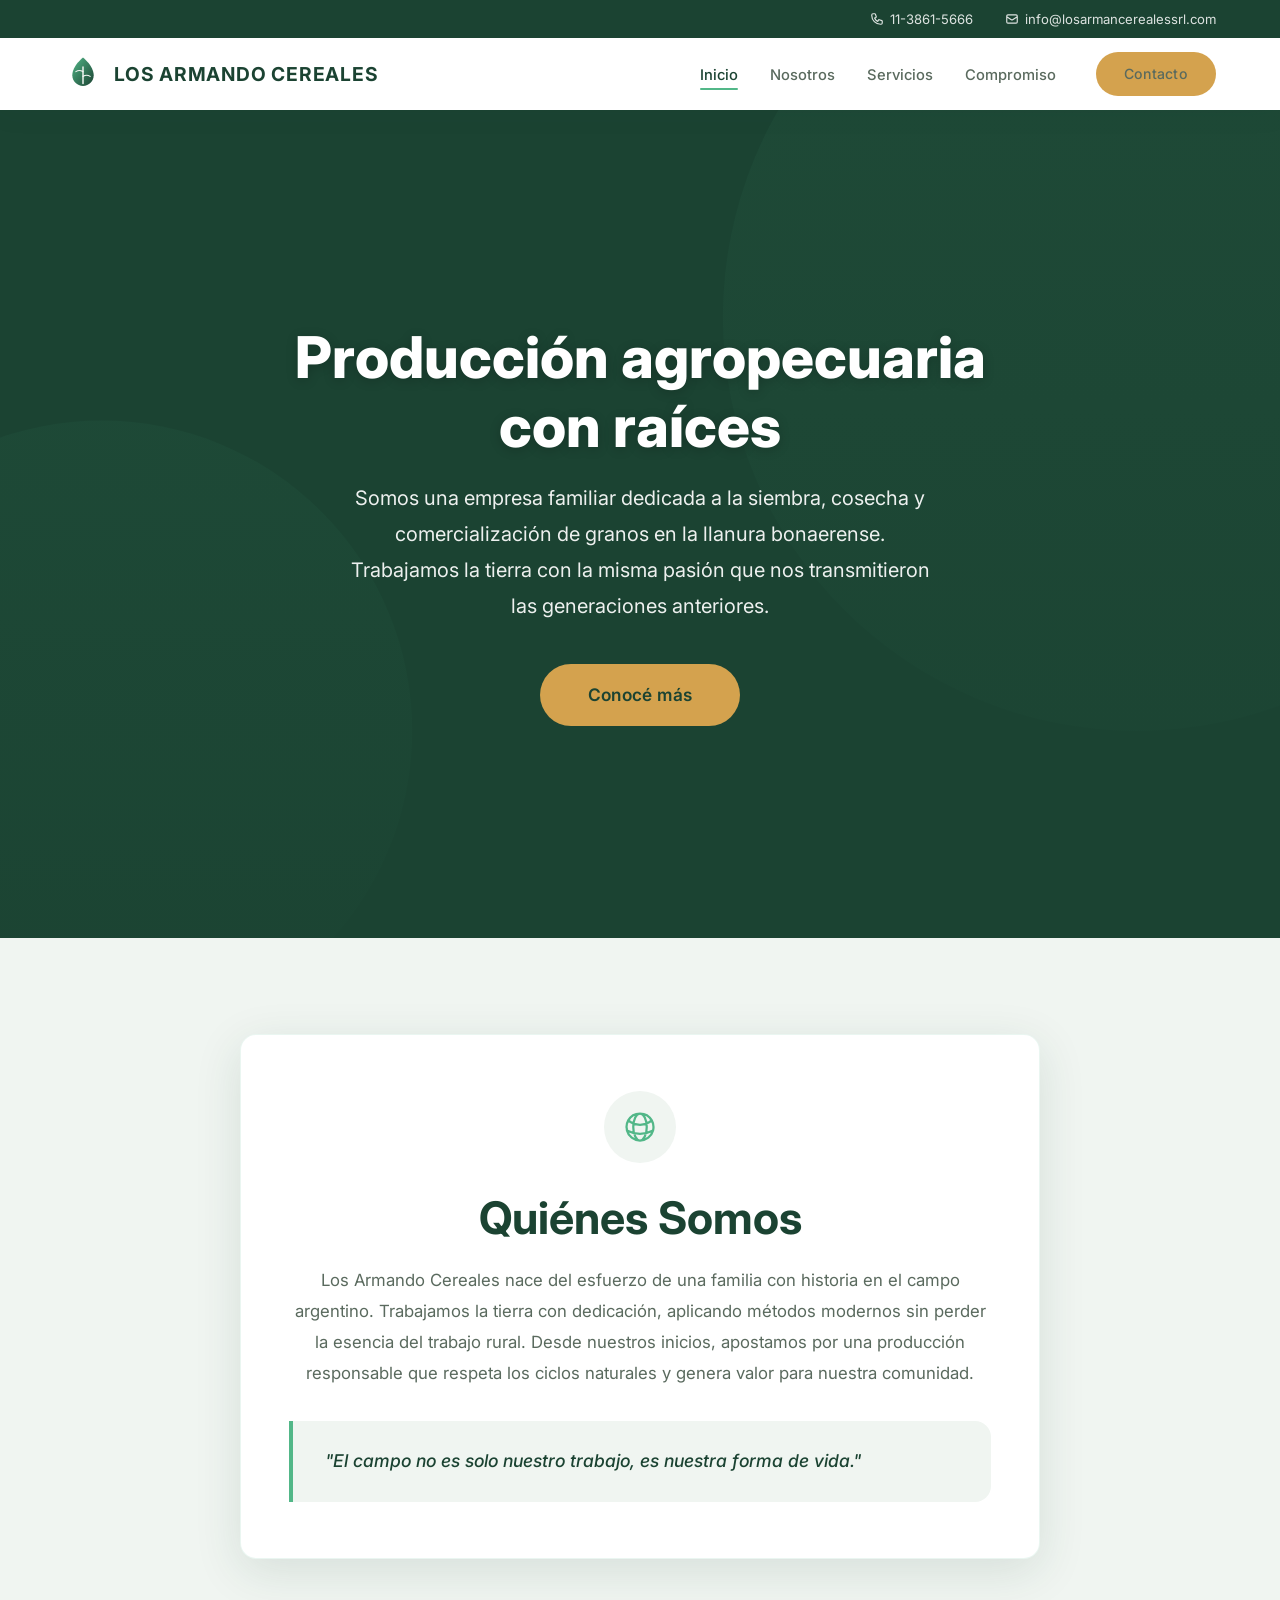
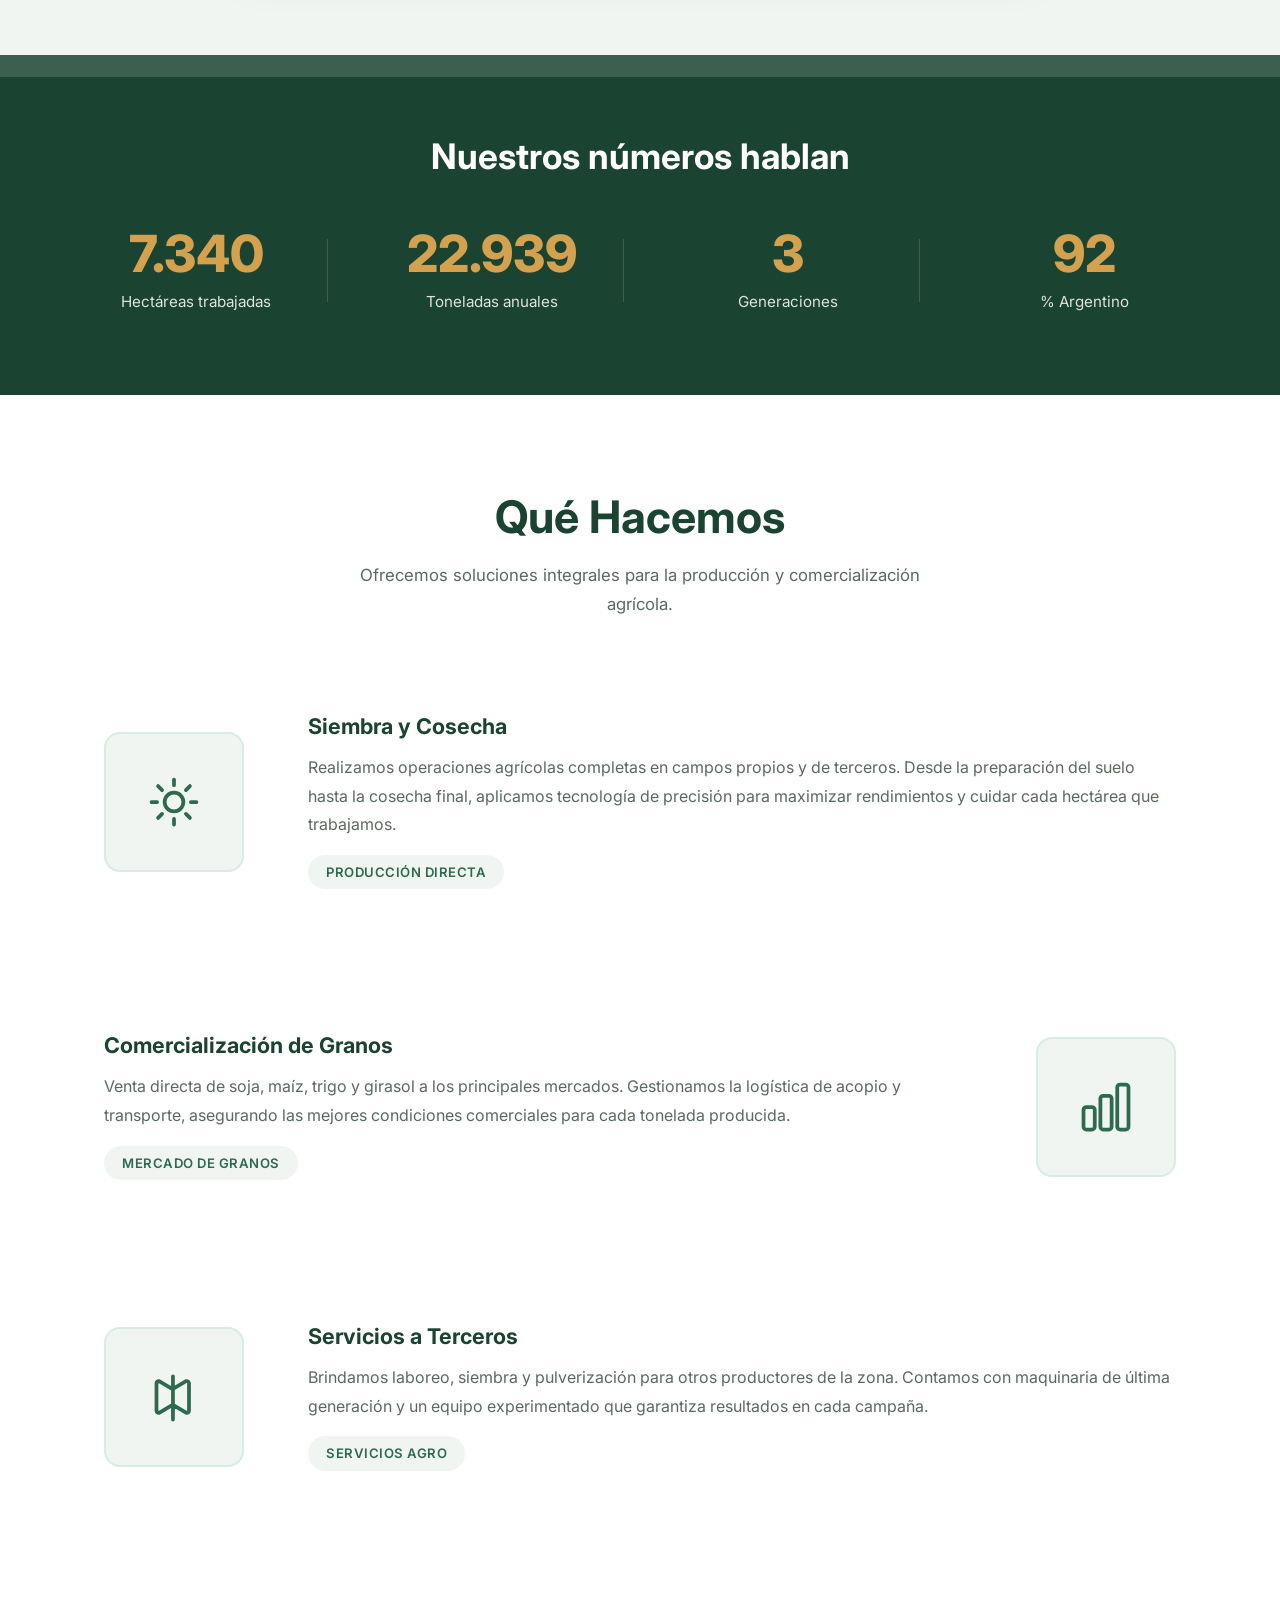
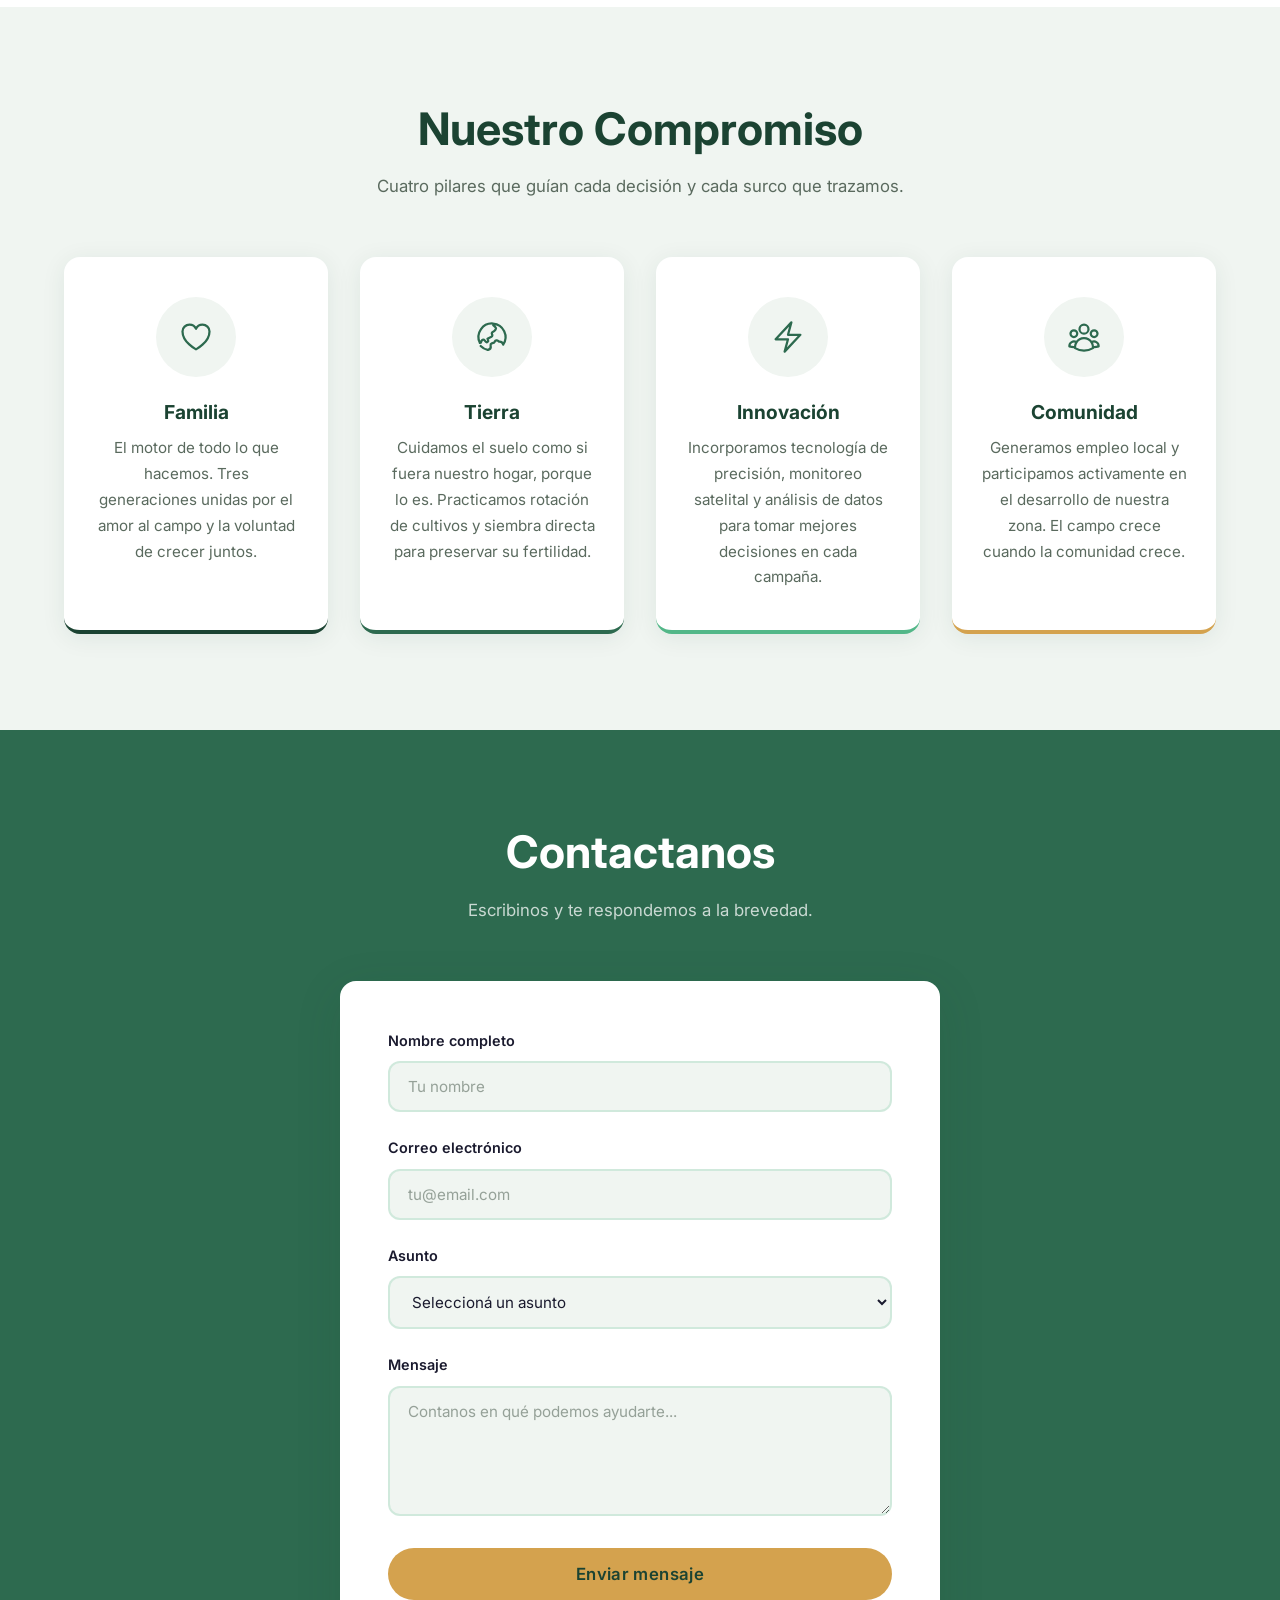
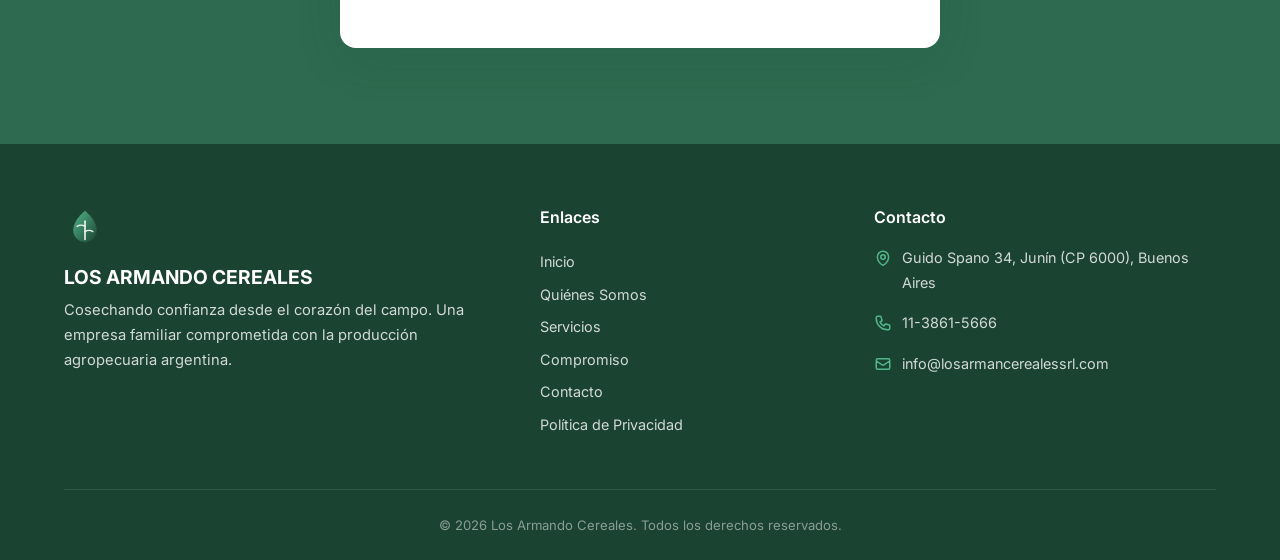
==== commit 454d8463: "Update index.html" ====
--- a/index.html
+++ b/index.html
@@ -5,7 +5,7 @@
     <meta charset="UTF-8">
     <meta name="viewport" content="width=device-width, initial-scale=1.0">
     <meta name="description" content="Los Armando Cereales - Empresa agropecuaria familiar dedicada a la siembra, cosecha y comercialización de granos en la llanura bonaerense.">
-    <title>Los Armando Cereales | Producción Agropecuaria con Raíces</title>
+    <title>Los Armando Cereales SRL | Producción Agropecuaria con Raíces</title>
     <link rel="icon" type="image/svg+xml" href="favicon.svg">
     <link rel="preconnect" href="https://fonts.googleapis.com">
     <link rel="preconnect" href="https://fonts.gstatic.com" crossorigin>
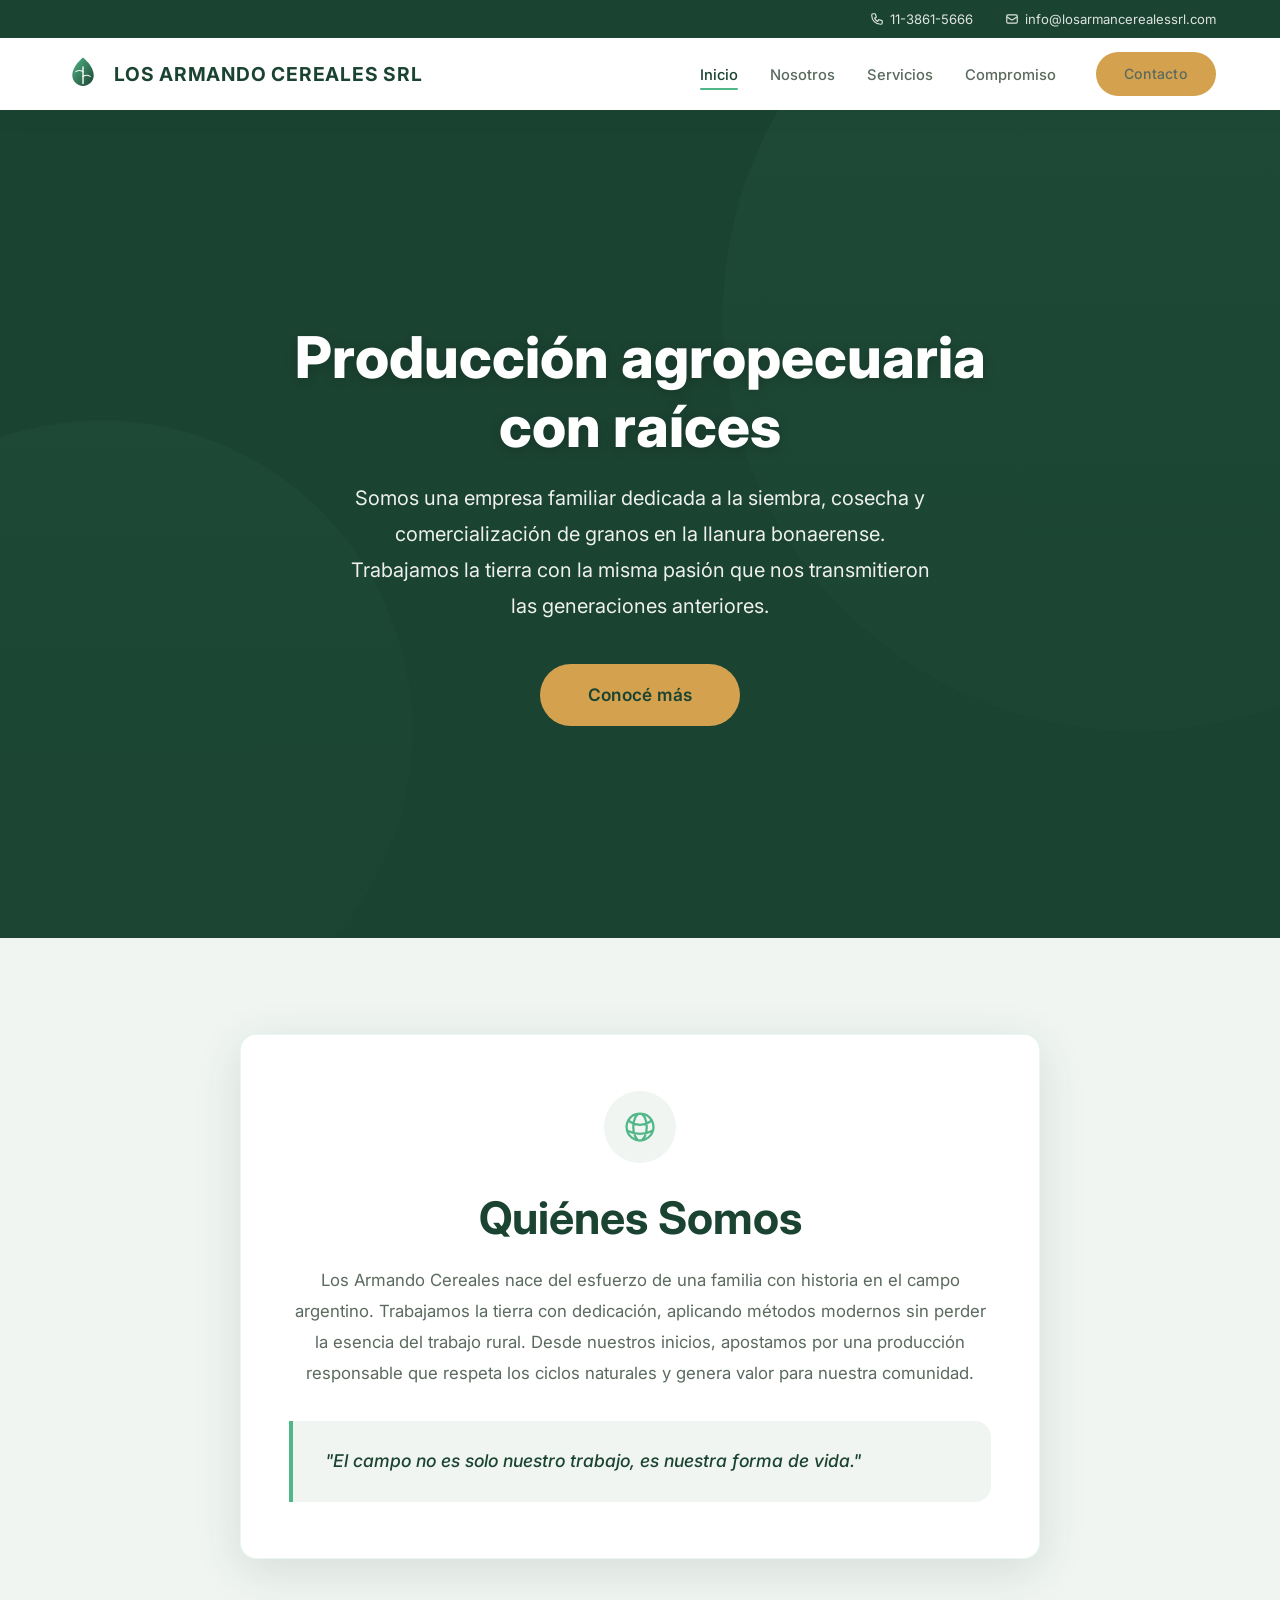
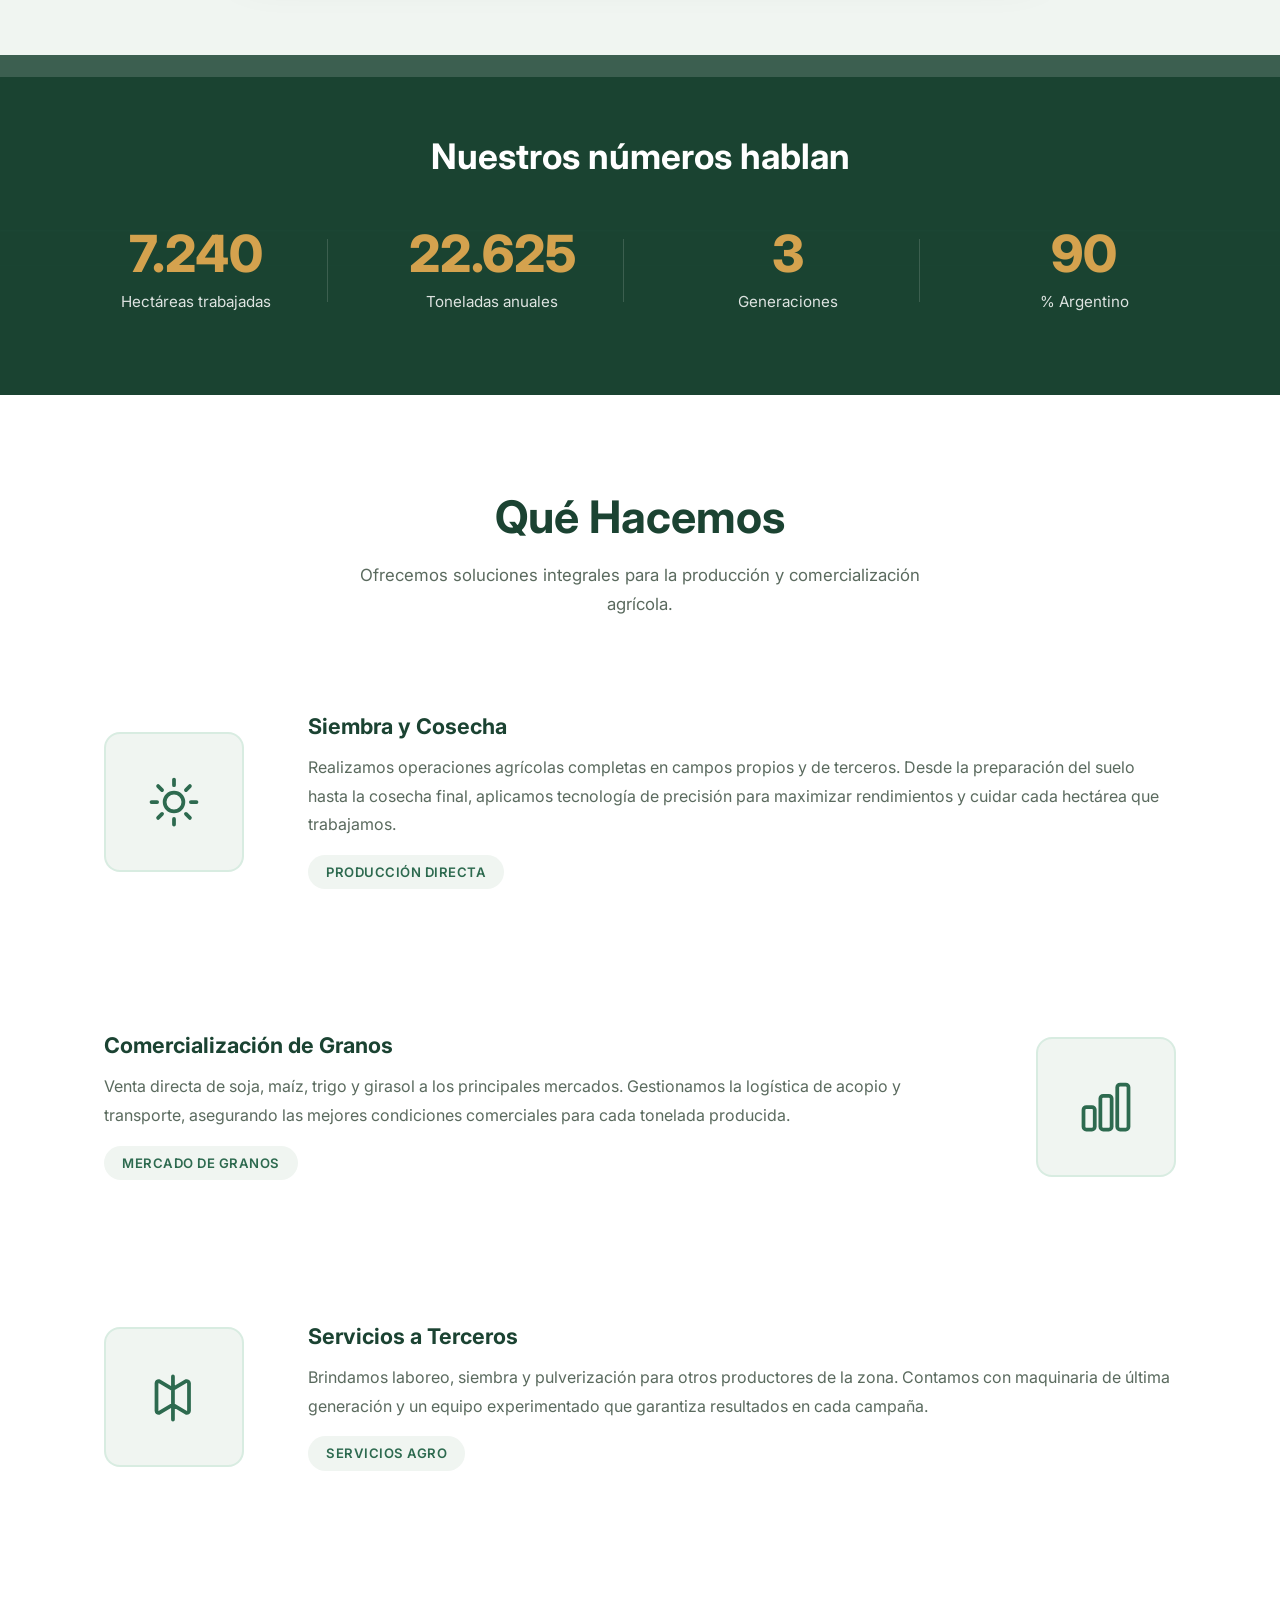
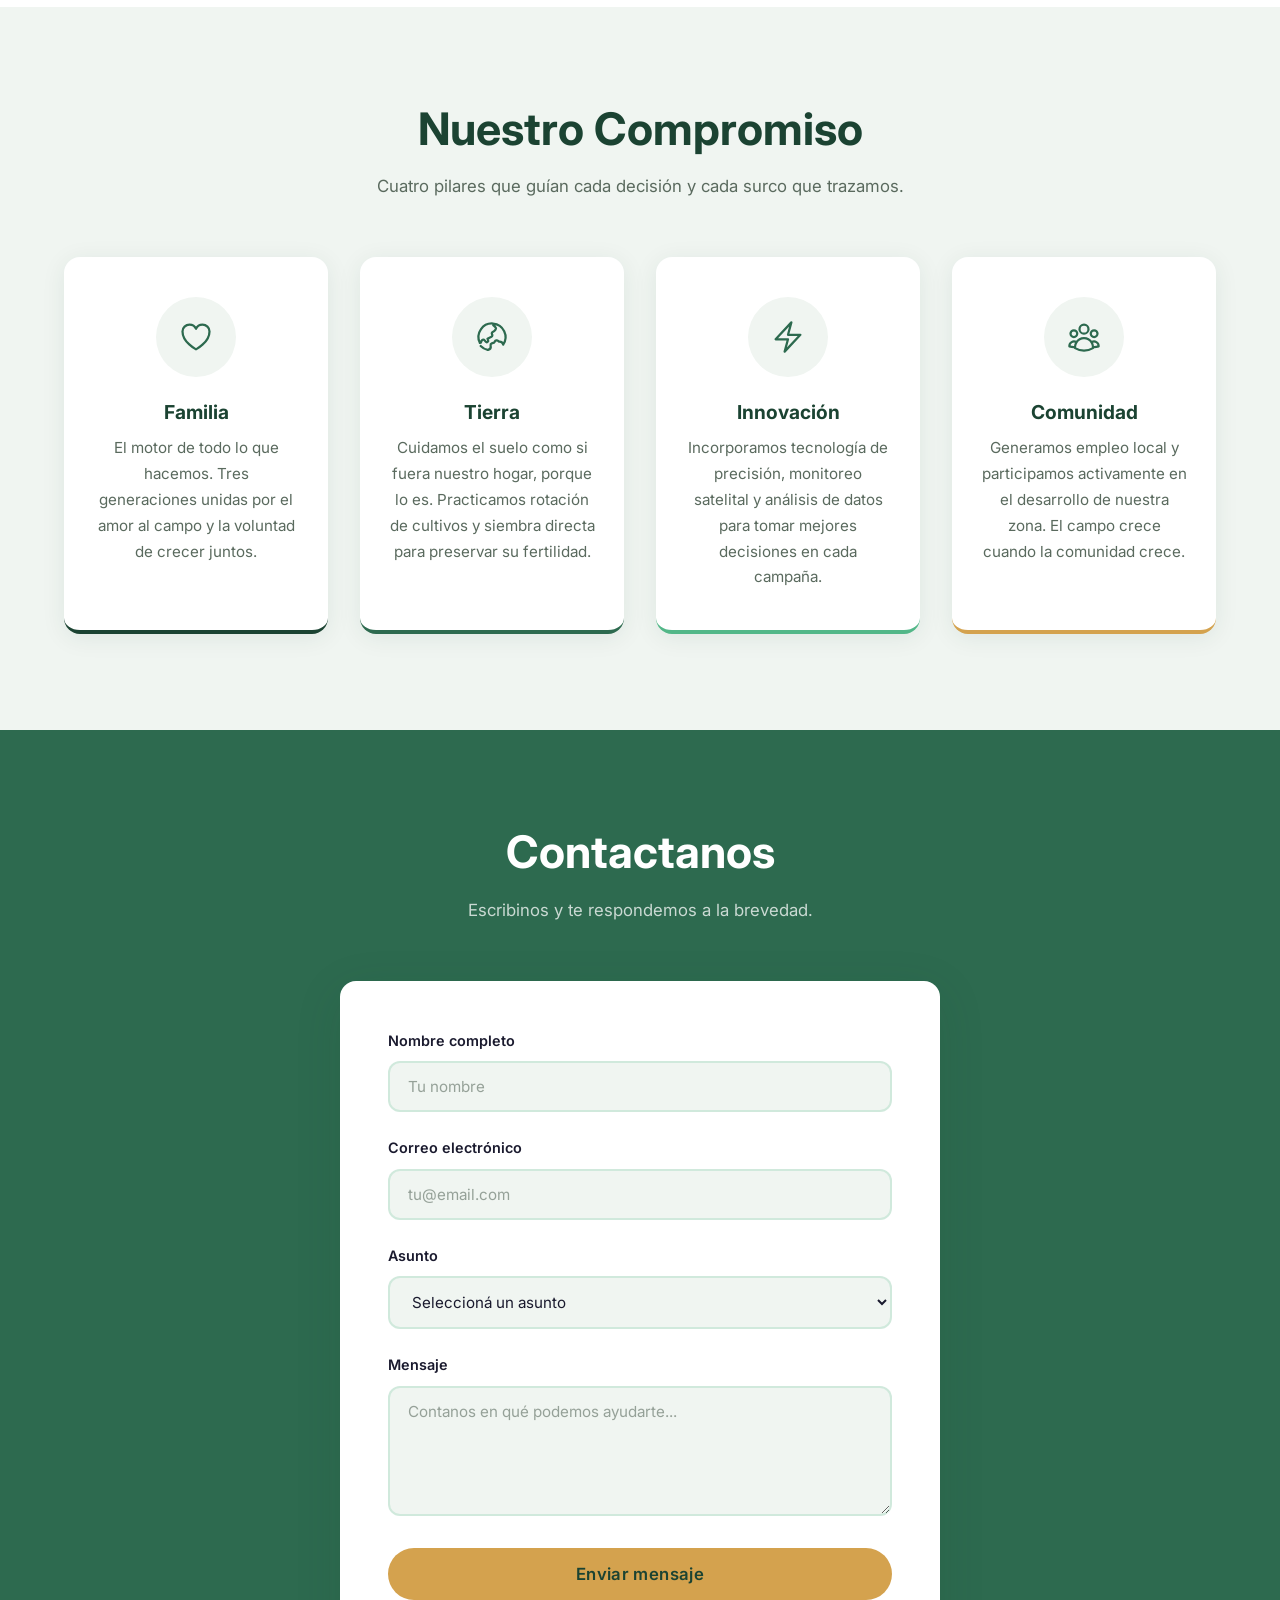
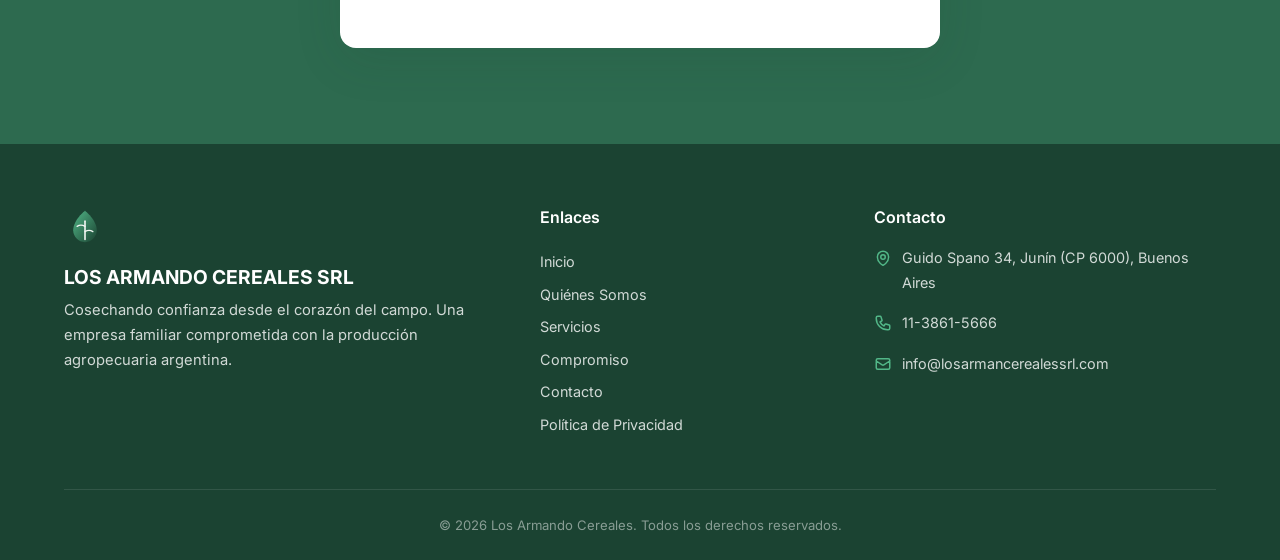
==== commit a77894c8: "Update index.html" ====
--- a/index.html
+++ b/index.html
@@ -39,7 +39,7 @@
         <div class="container">
             <a href="#" class="navbar-logo">
                 <img src="favicon.svg" alt="Los Armando Cereales">
-                <span>LOS ARMANDO CEREALES</span>
+                <span>LOS ARMANDO CEREALES SRL</span>
             </a>
             <ul class="nav-links" id="navLinks">
                 <li><a href="#inicio">Inicio</a></li>
@@ -270,7 +270,7 @@
                 <!-- Col 1: Logo + Tagline -->
                 <div class="footer-brand">
                     <img src="favicon.svg" alt="Los Armando Cereales">
-                    <h3>LOS ARMANDO CEREALES</h3>
+                    <h3>LOS ARMANDO CEREALES SRL</h3>
                     <p>Cosechando confianza desde el corazón del campo. Una empresa familiar comprometida con la producción agropecuaria argentina.</p>
                 </div>
 
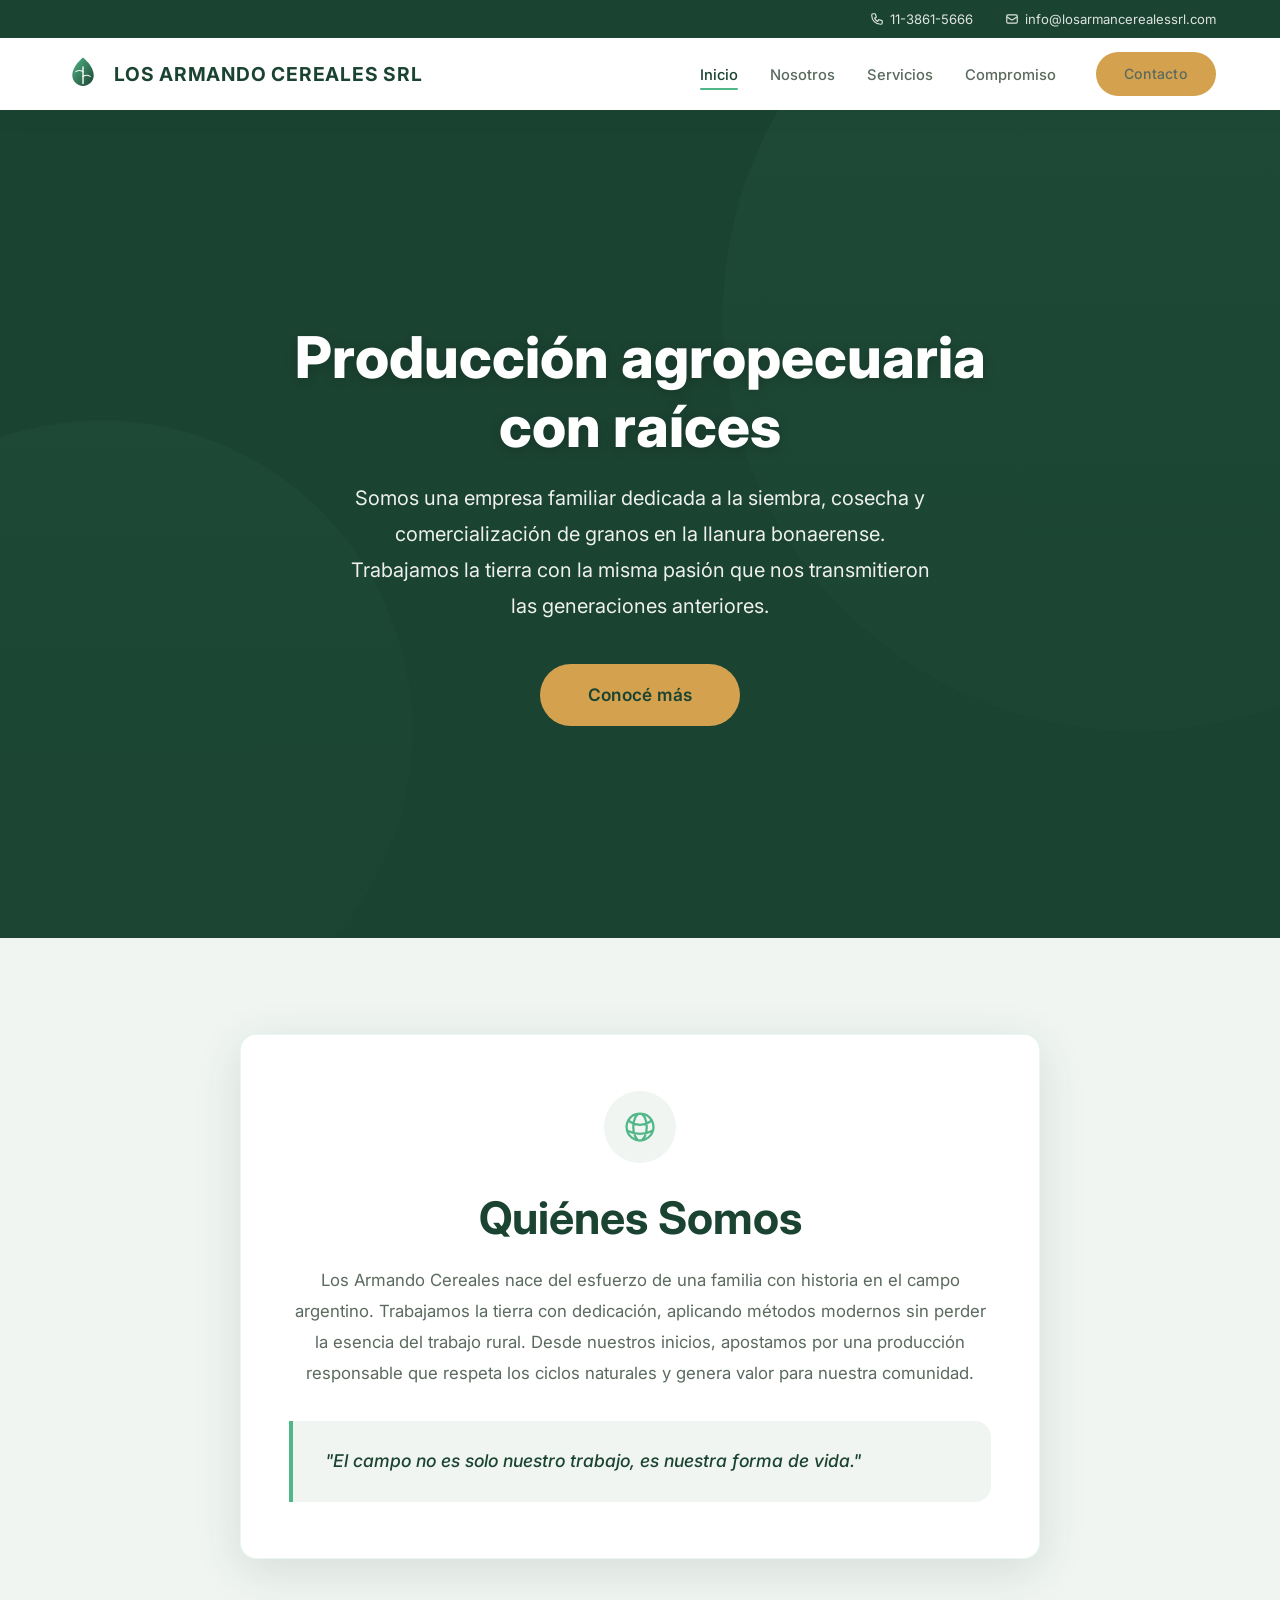
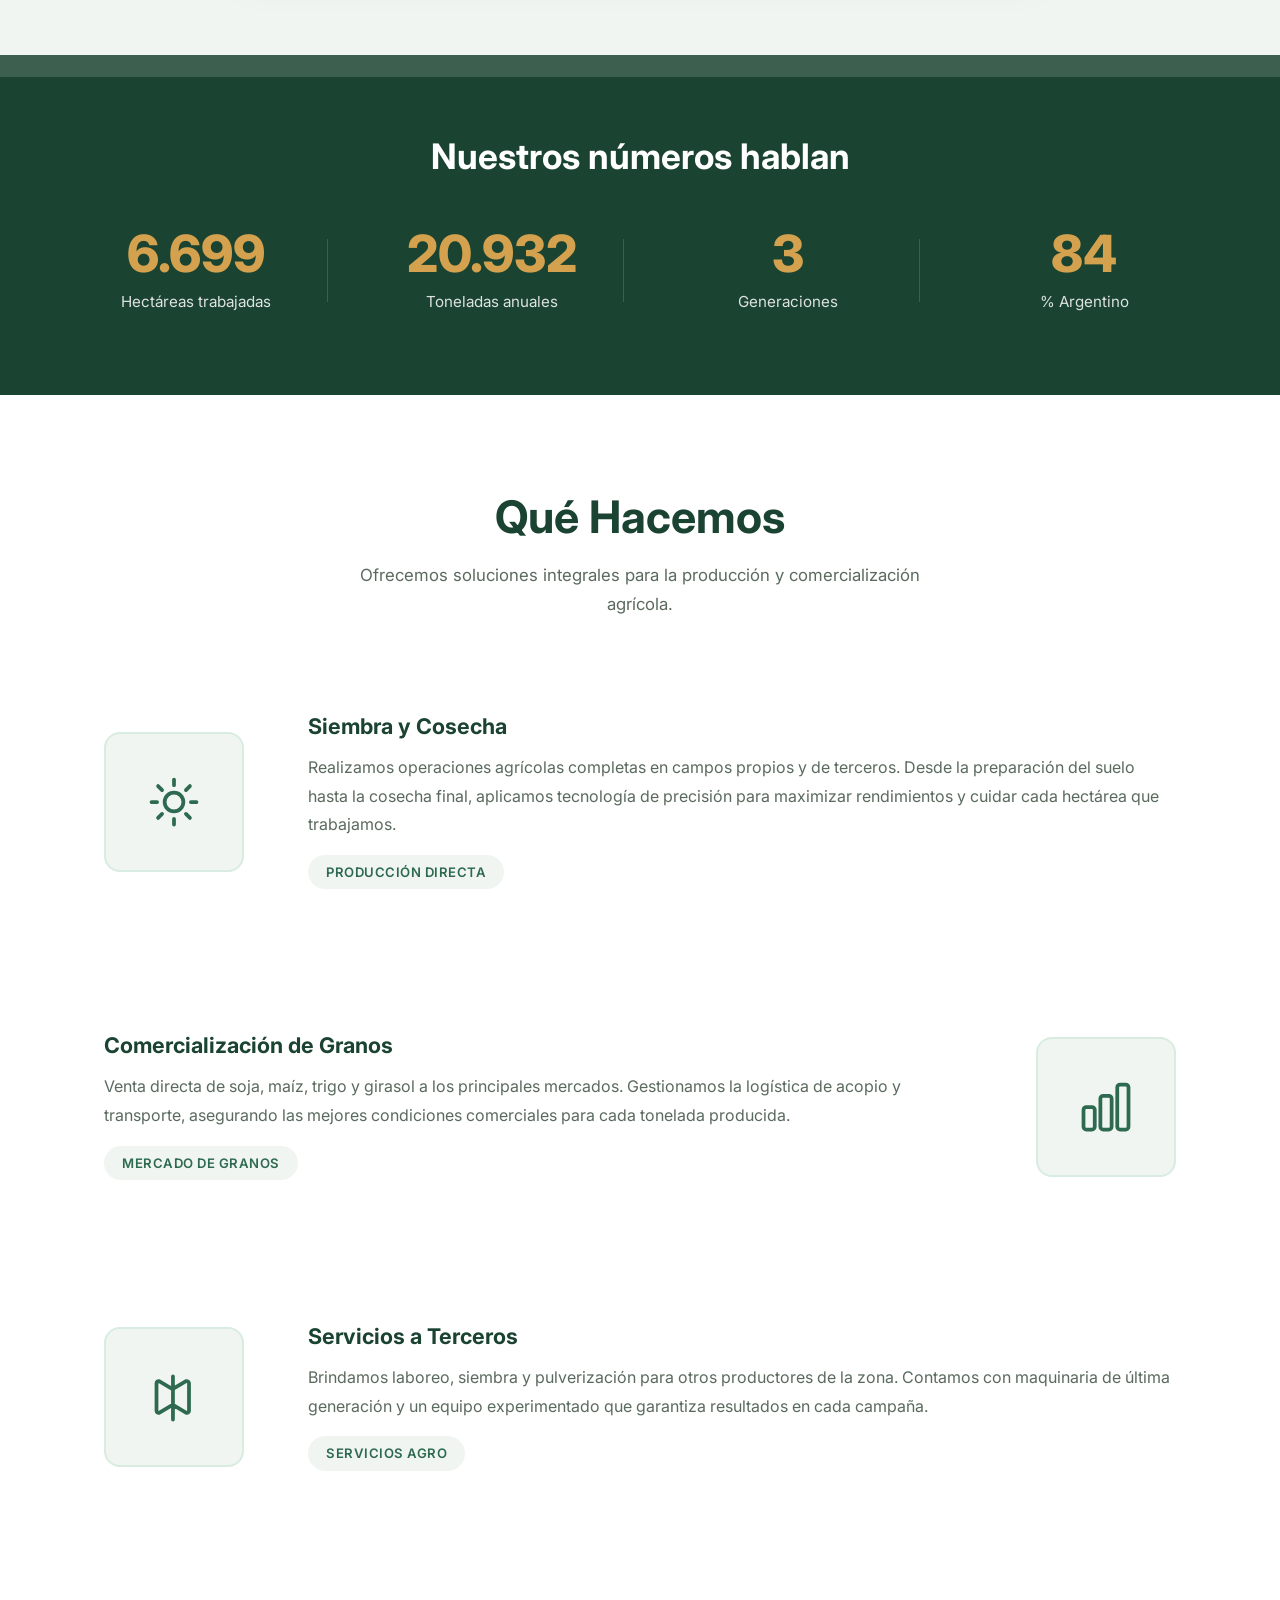
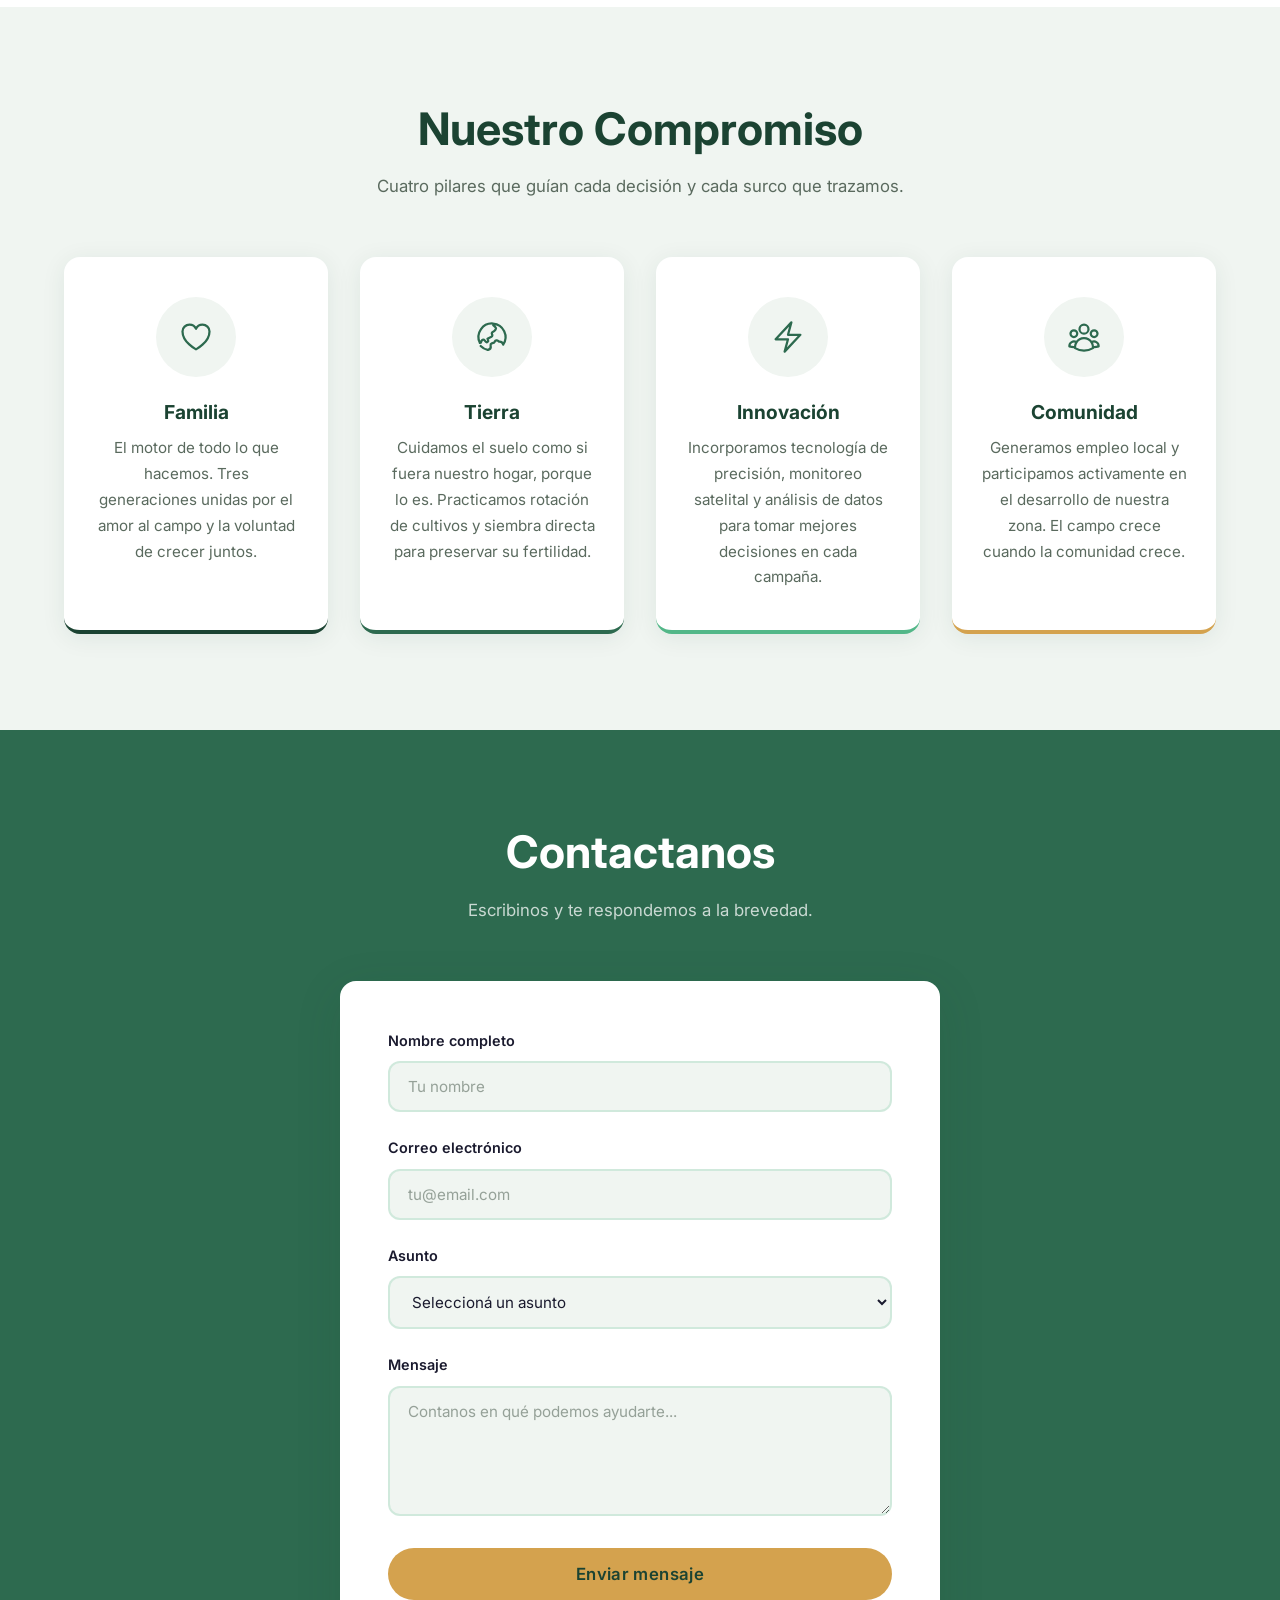
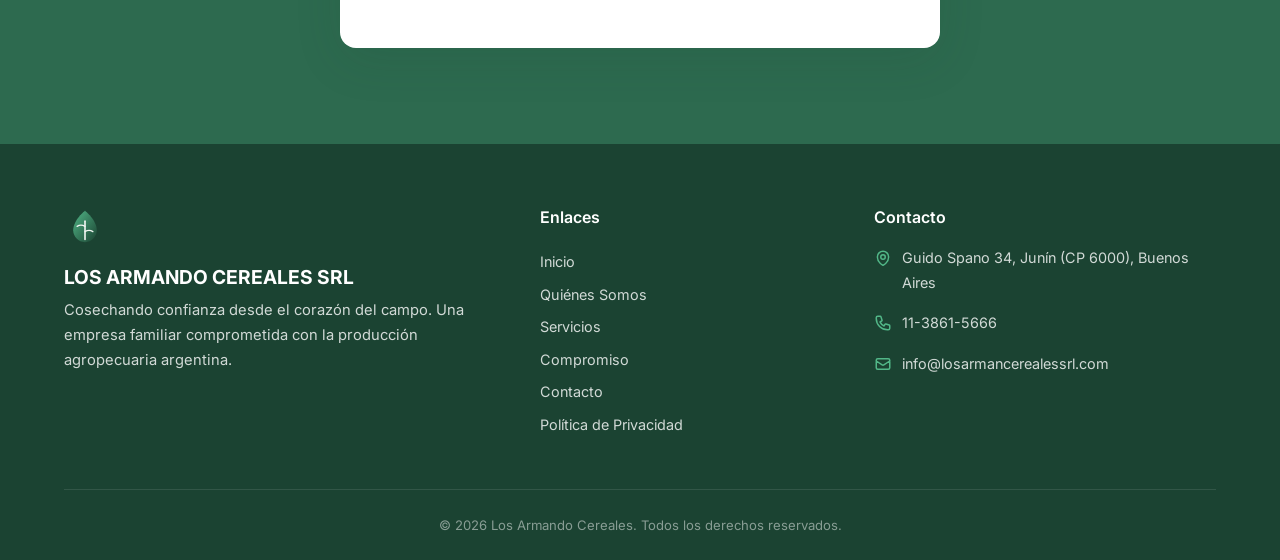
==== commit 752f174d: "Update index.html" ====
--- a/index.html
+++ b/index.html
@@ -61,7 +61,13 @@
 
     <!-- ========== 2. HERO ========== -->
     <section class="hero" id="inicio">
-        <div class="hero-bg"></div>
+        
+       <div class="hero-bg">
+    <video autoplay muted loop playsinline>
+        <source src="video-campo.mp4" type="video/mp4">
+    </video>
+</div>
+        
         <div class="hero-overlay"></div>
         <div class="hero-content">
             <h1>Producción agropecuaria con raíces</h1>
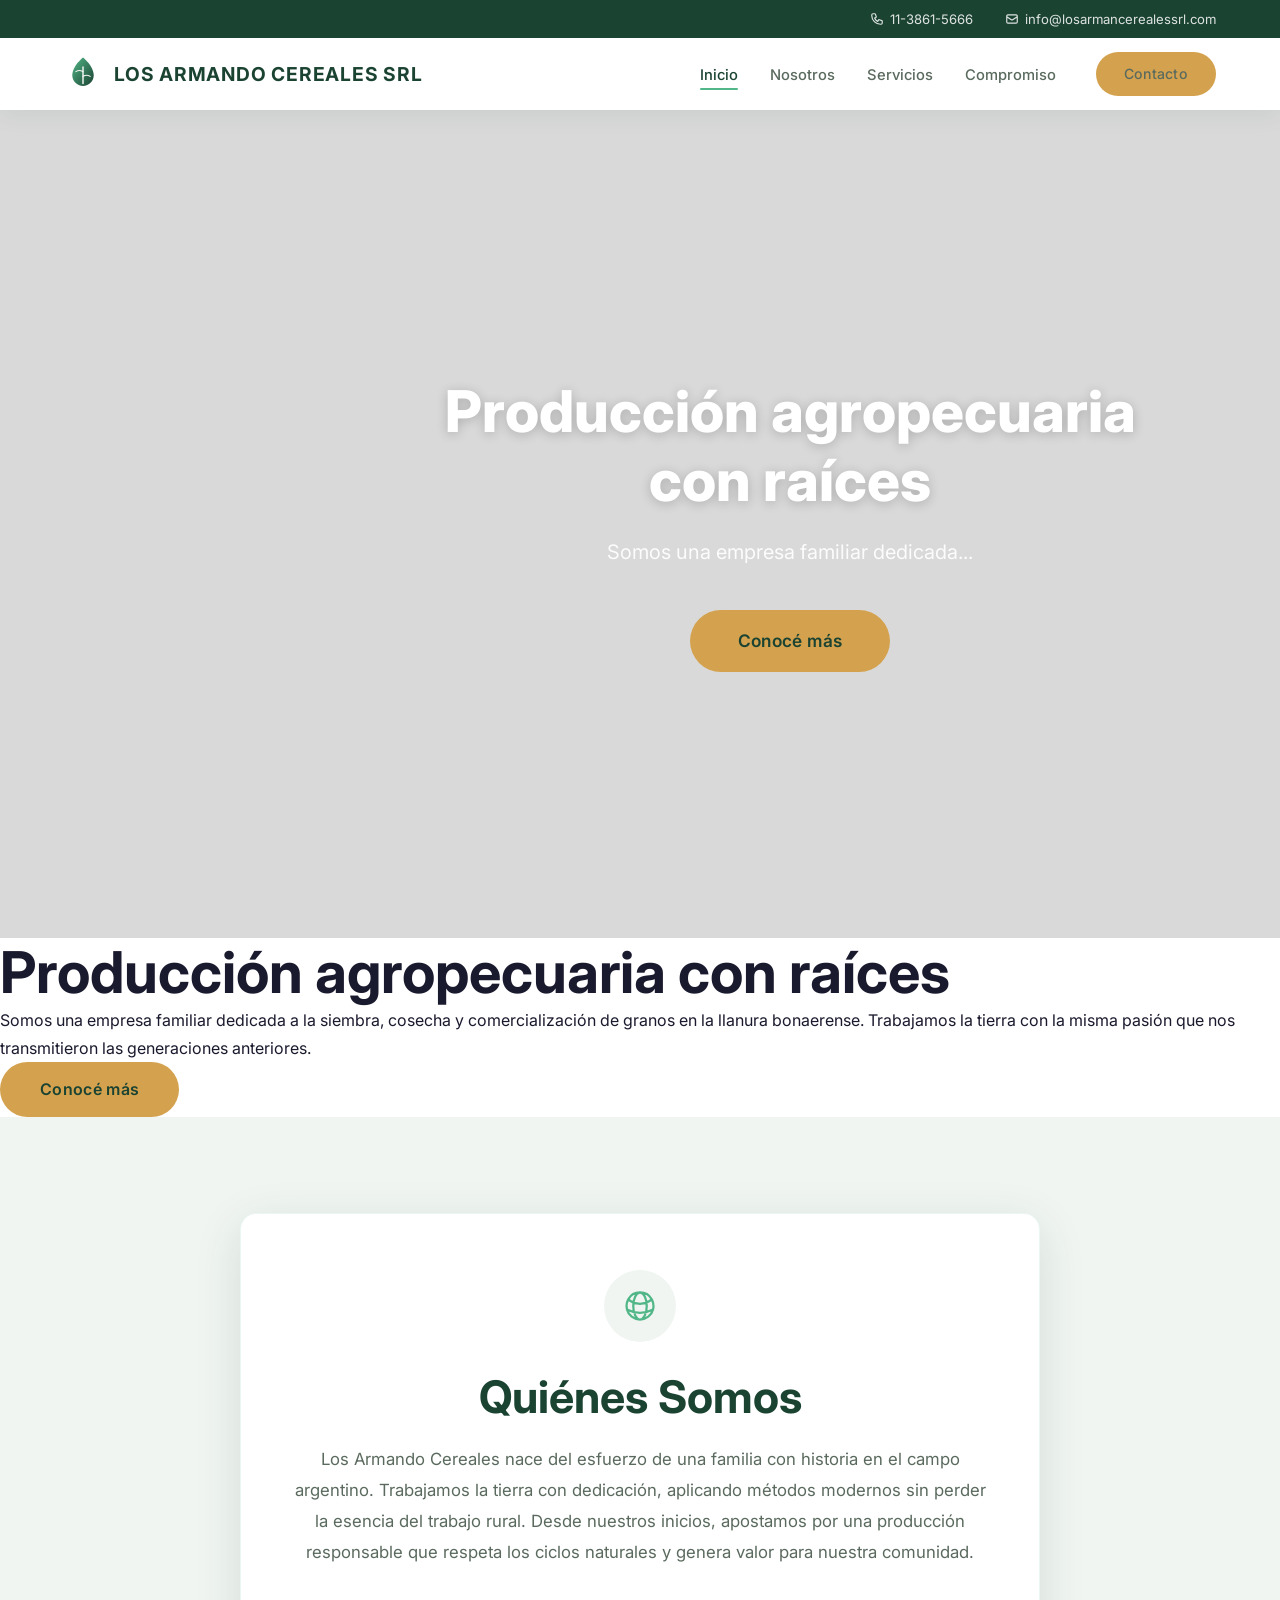
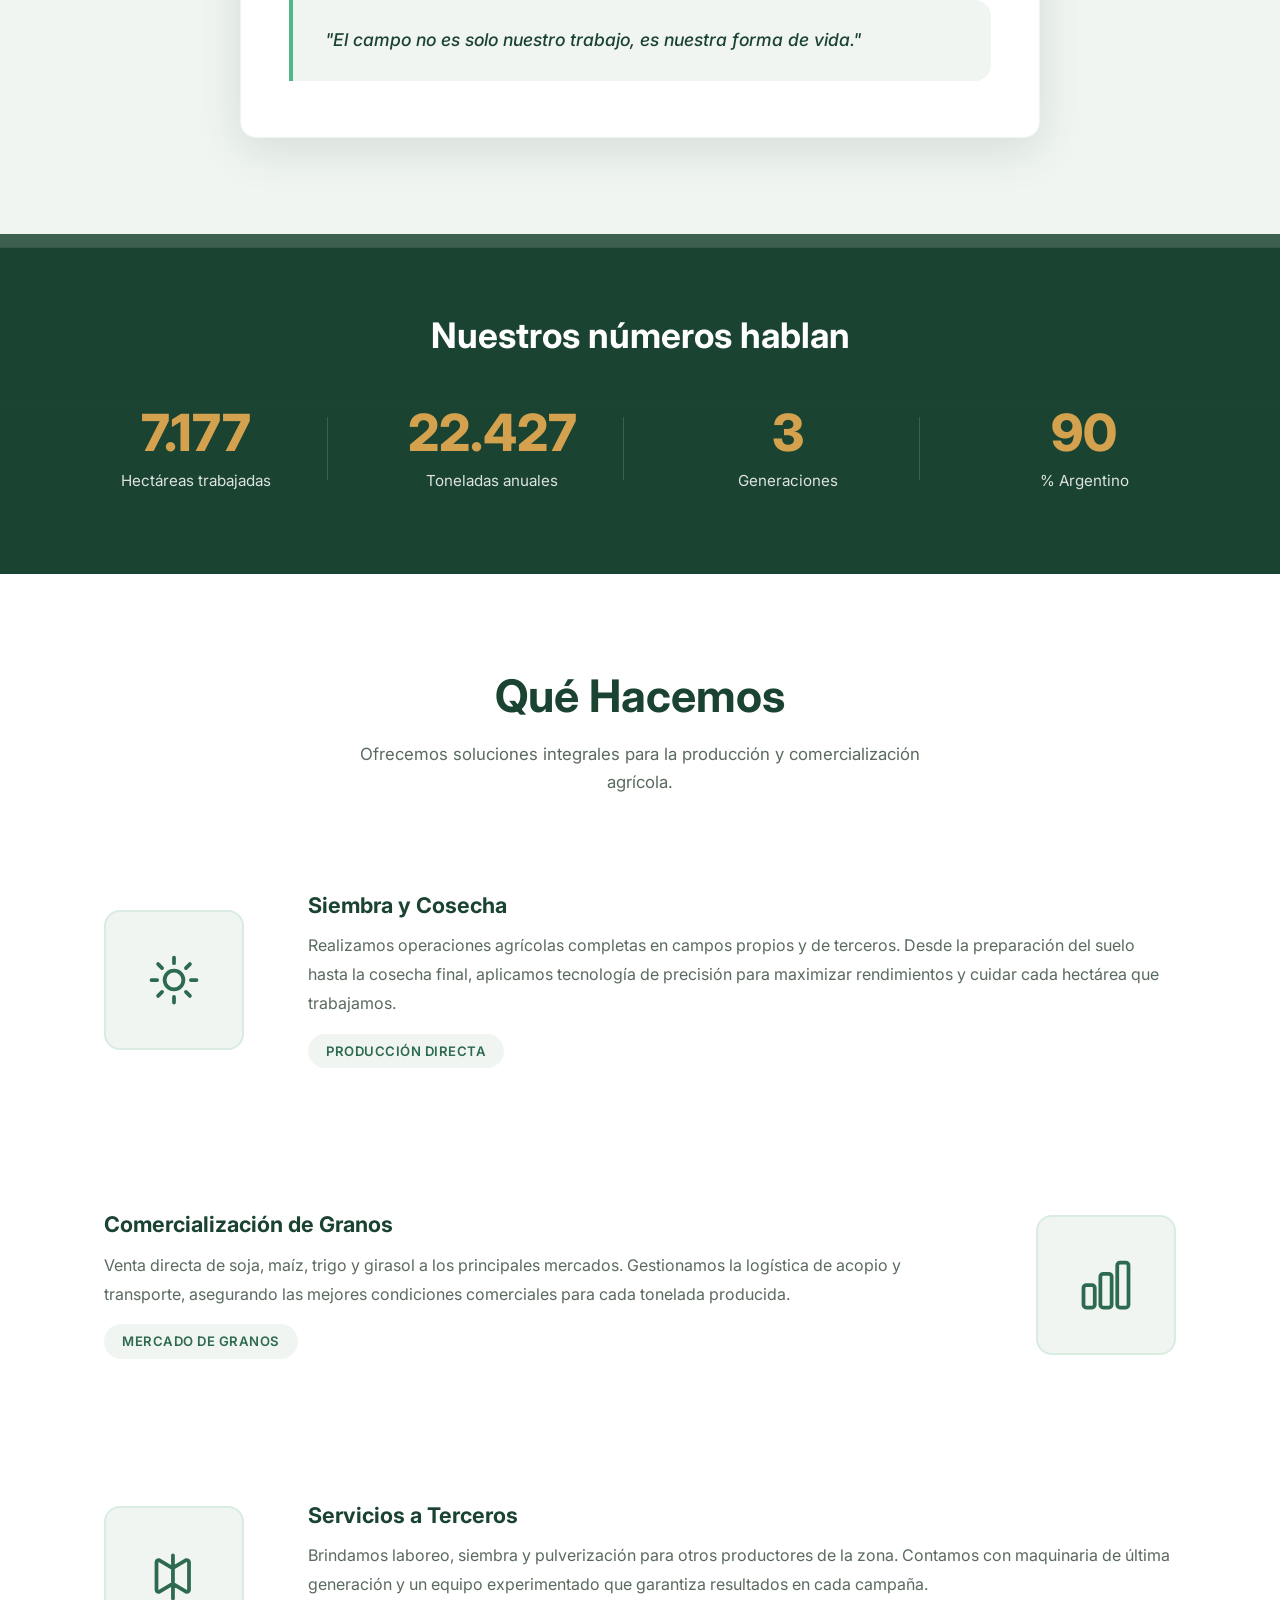
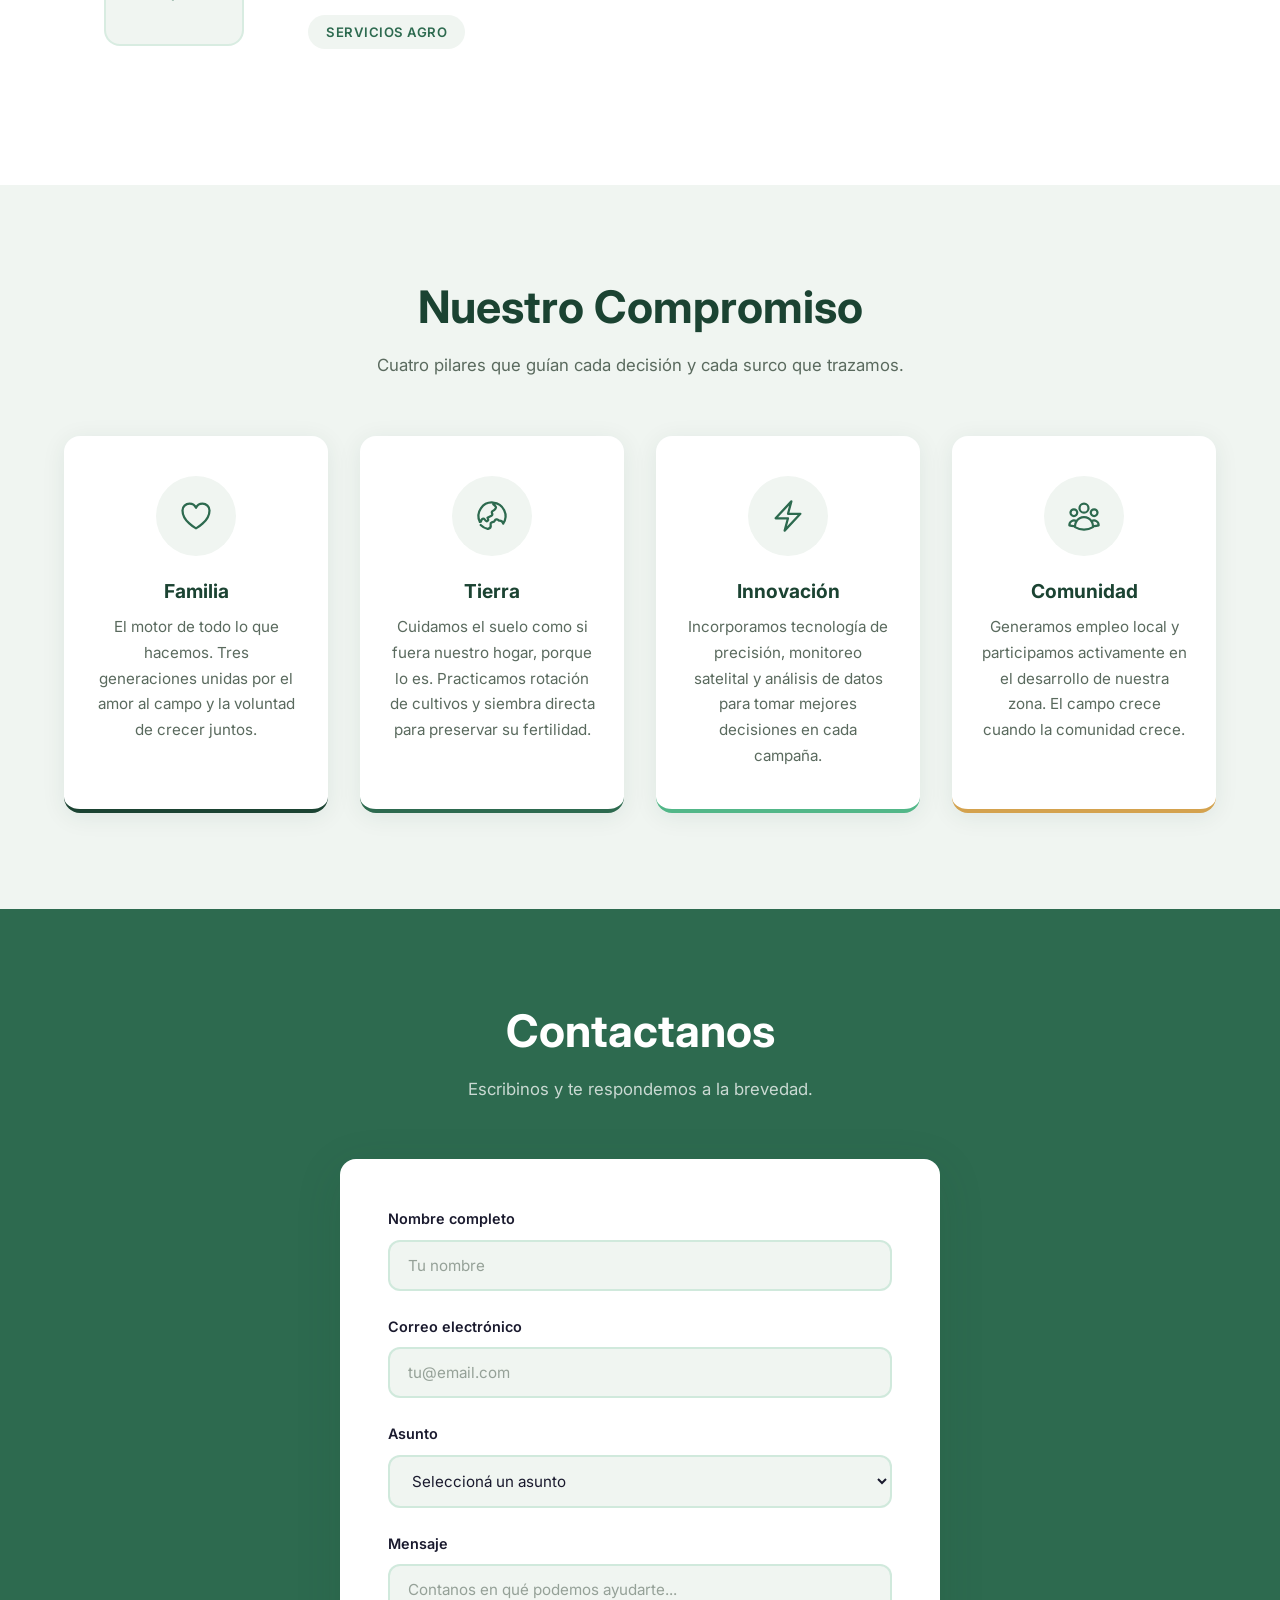
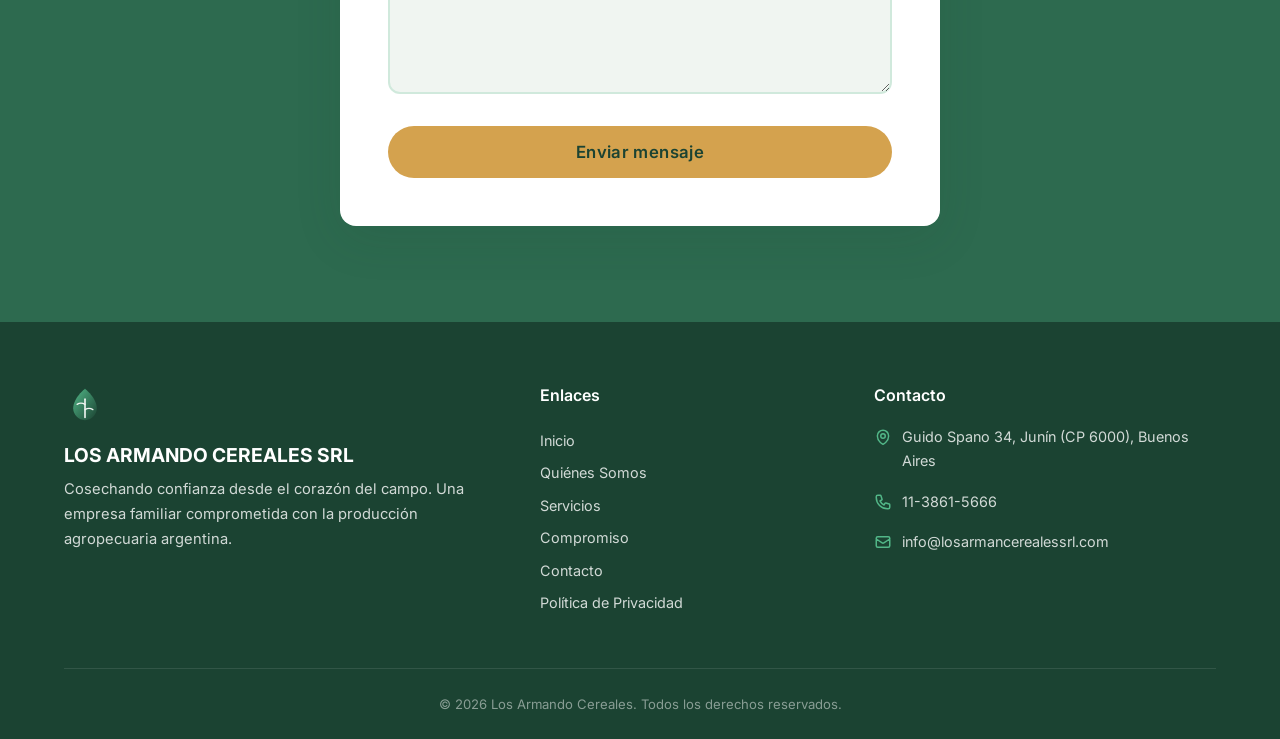
==== commit f3e52d04: "Update index.html" ====
--- a/index.html
+++ b/index.html
@@ -60,16 +60,25 @@
     <div class="mobile-overlay" id="mobileOverlay"></div>
 
     <!-- ========== 2. HERO ========== -->
-    <section class="hero" id="inicio">
-        
-       <div class="hero-bg">
-    <video autoplay muted loop playsinline>
+   <section class="hero" id="inicio">
+
+    <video class="hero-video" autoplay muted loop playsinline>
         <source src="video-campo.mp4" type="video/mp4">
     </video>
-</div>
-        
-        <div class="hero-overlay"></div>
-        <div class="hero-content">
+
+    <div class="hero-overlay"></div>
+
+    <div class="hero-content">
+        <h1>Producción agropecuaria con raíces</h1>
+
+        <p>Somos una empresa familiar dedicada...</p>
+
+        <a href="#nosotros" class="btn btn-primary">
+            Conocé más
+        </a>
+    </div>
+
+</section>
             <h1>Producción agropecuaria con raíces</h1>
             <p>Somos una empresa familiar dedicada a la siembra, cosecha y comercialización de granos en la llanura bonaerense. Trabajamos la tierra con la misma pasión que nos transmitieron las generaciones anteriores.</p>
             <a href="#nosotros" class="btn btn-primary">Conocé más</a>
--- a/styles.css
+++ b/styles.css
@@ -312,21 +312,21 @@
 .hero-bg {
     position: absolute;
     inset: 0;
-    background:
-        url('data:image/svg+xml,<svg xmlns="http://www.w3.org/2000/svg" viewBox="0 0 1440 800"><rect fill="%231b4332" width="1440" height="800"/><circle cx="200" cy="600" r="300" fill="%232d6a4f" opacity="0.3"/><circle cx="1200" cy="200" r="400" fill="%232d6a4f" opacity="0.2"/></svg>')
-        center/cover no-repeat;
-    background-color: var(--primary);
+    overflow: hidden;
+}
+
+.hero-bg video {
+    position: absolute;
+    inset: 0;
+    width: 100%;
+    height: 100%;
+    object-fit: cover;
 }
 
 .hero-overlay {
     position: absolute;
     inset: 0;
-    background: linear-gradient(
-        180deg,
-        rgba(27, 67, 50, 0.25) 0%,
-        rgba(27, 67, 50, 0.6) 50%,
-        rgba(27, 67, 50, 0.9) 100%
-    );
+    background: rgba(0,0,0,.15);
 }
 
 .hero-content {
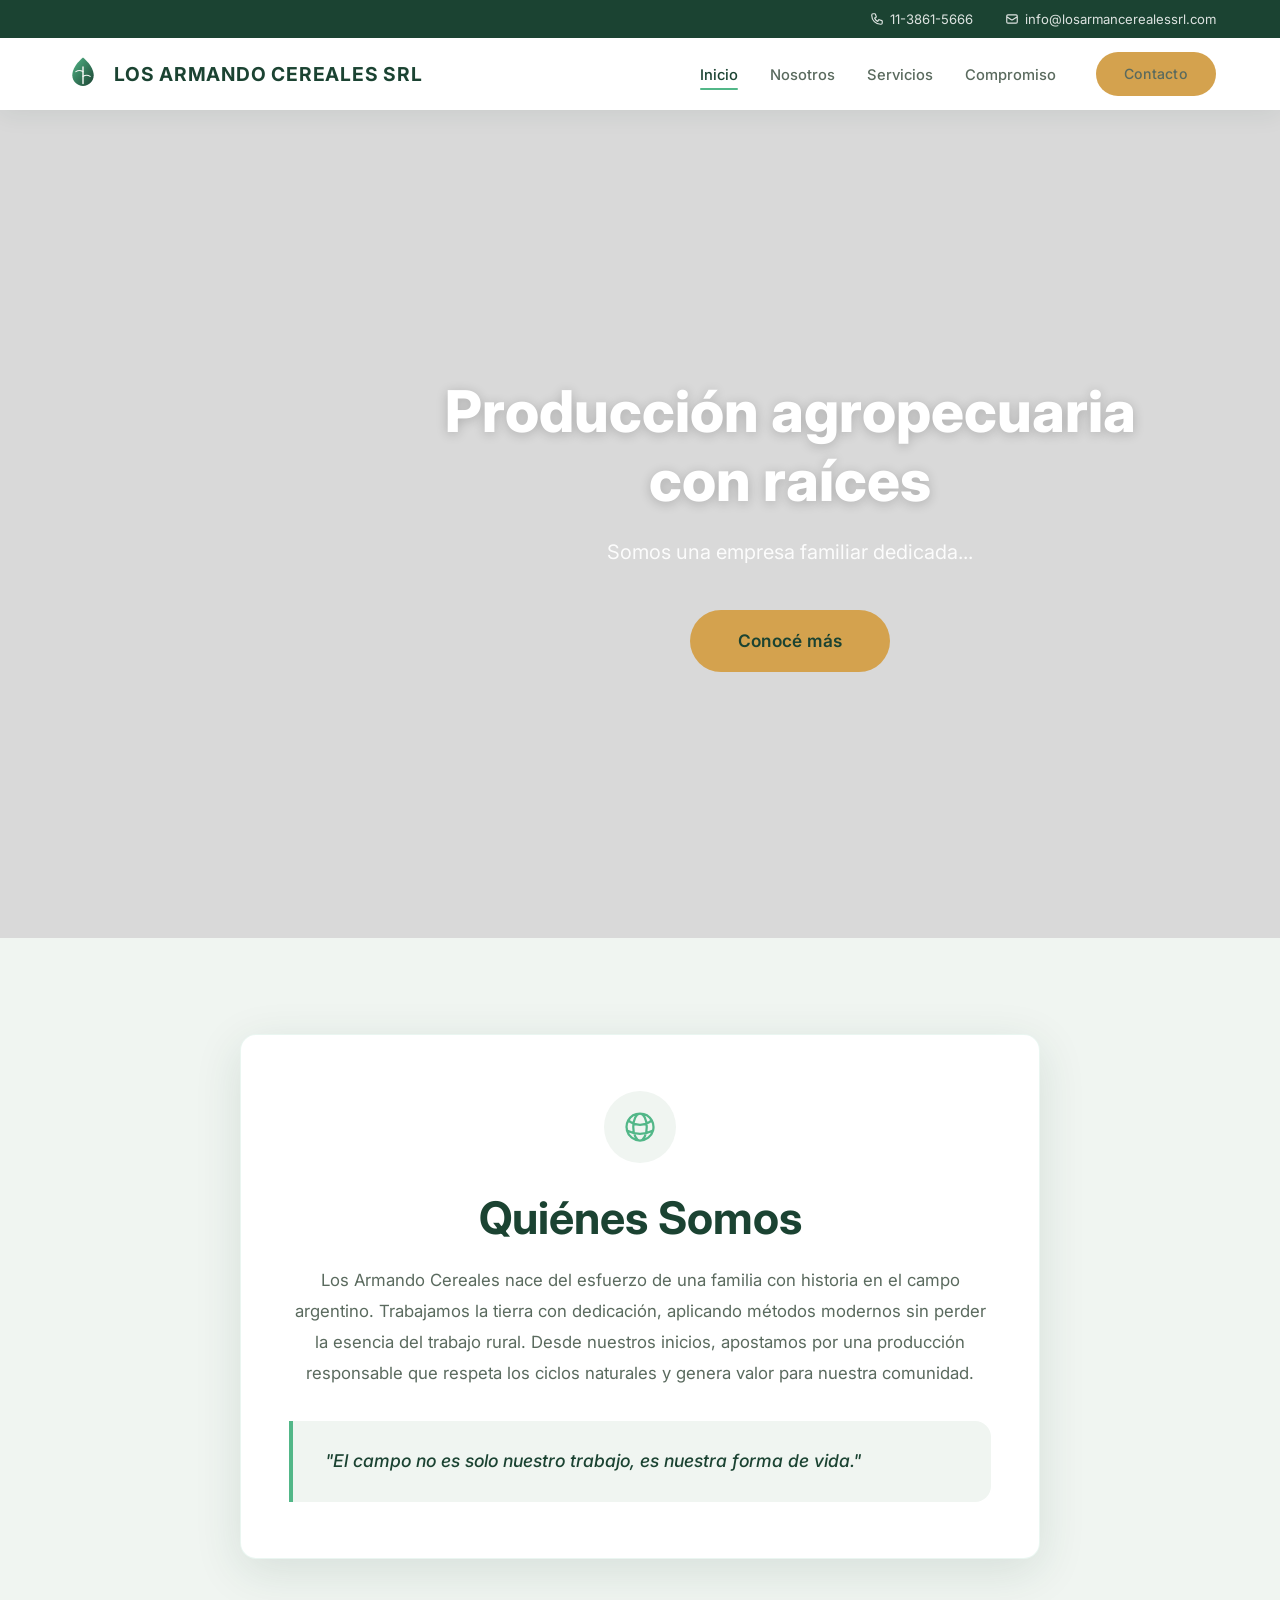
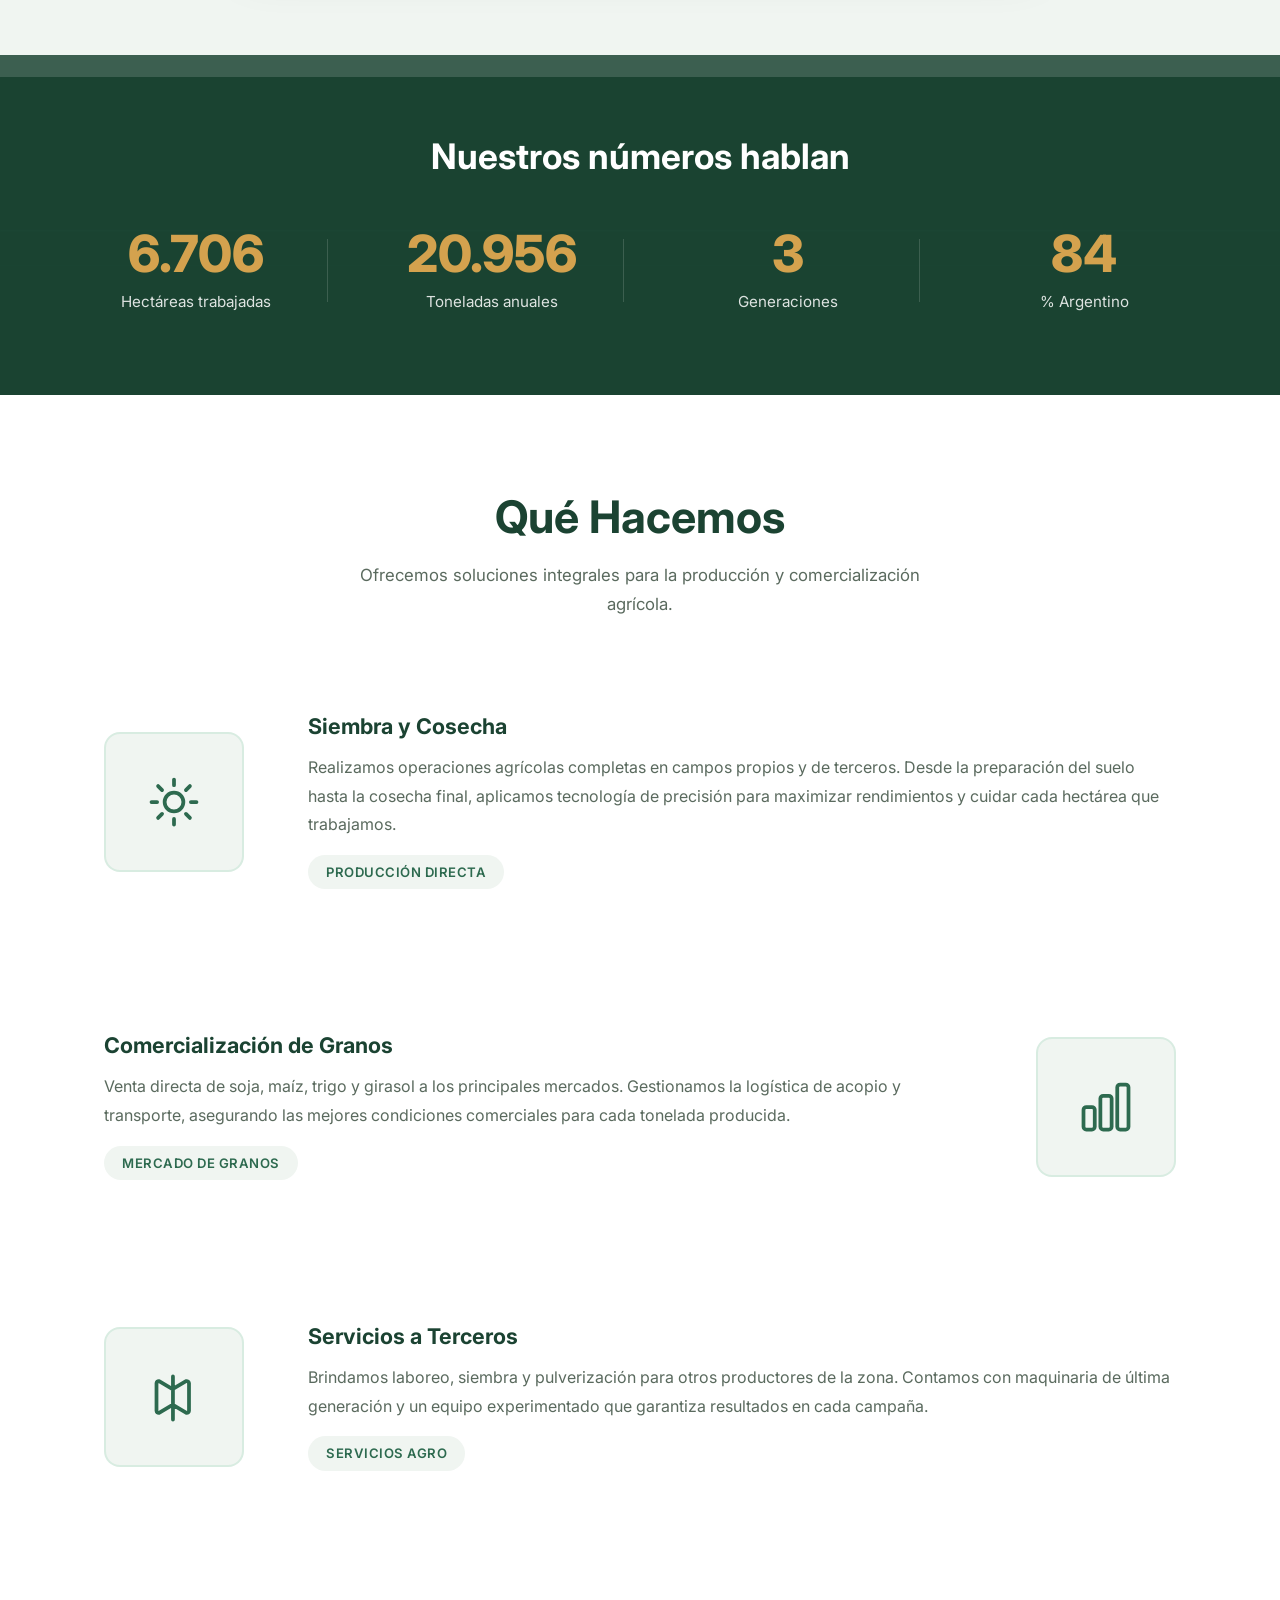
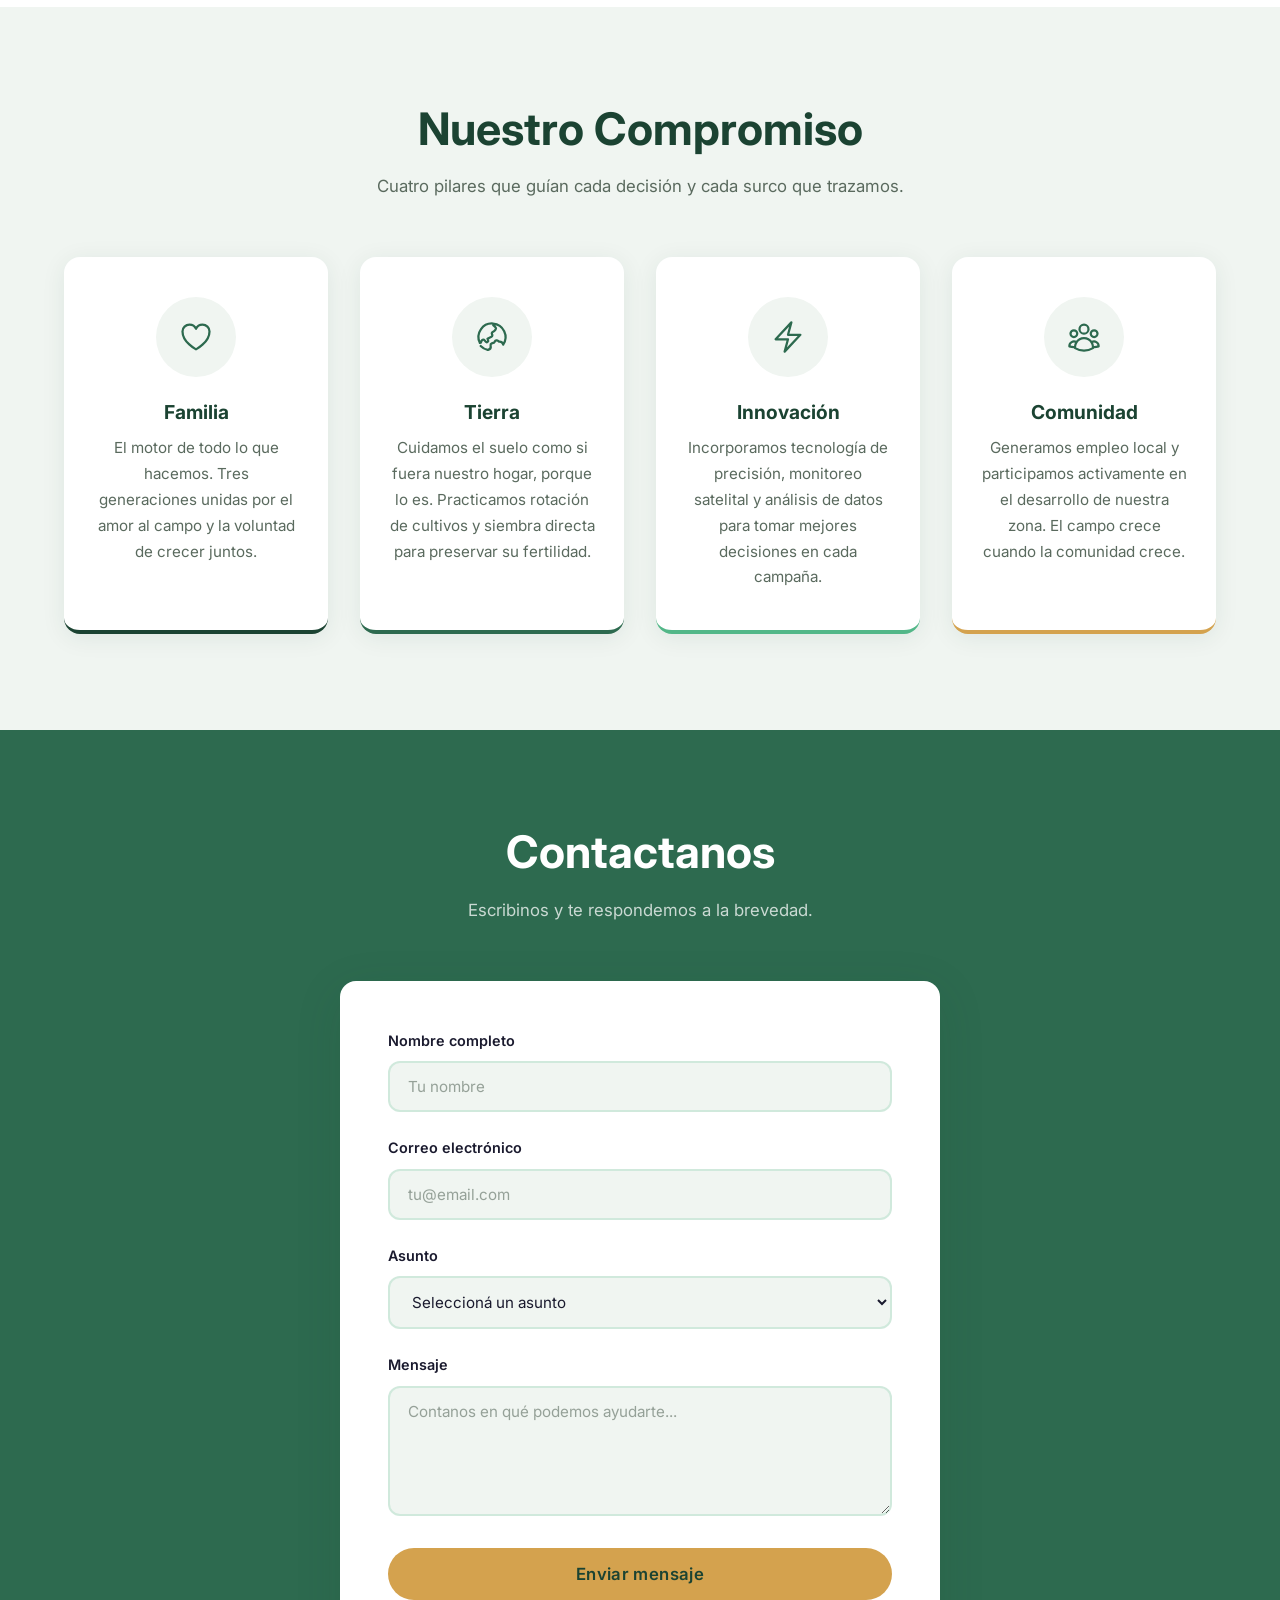
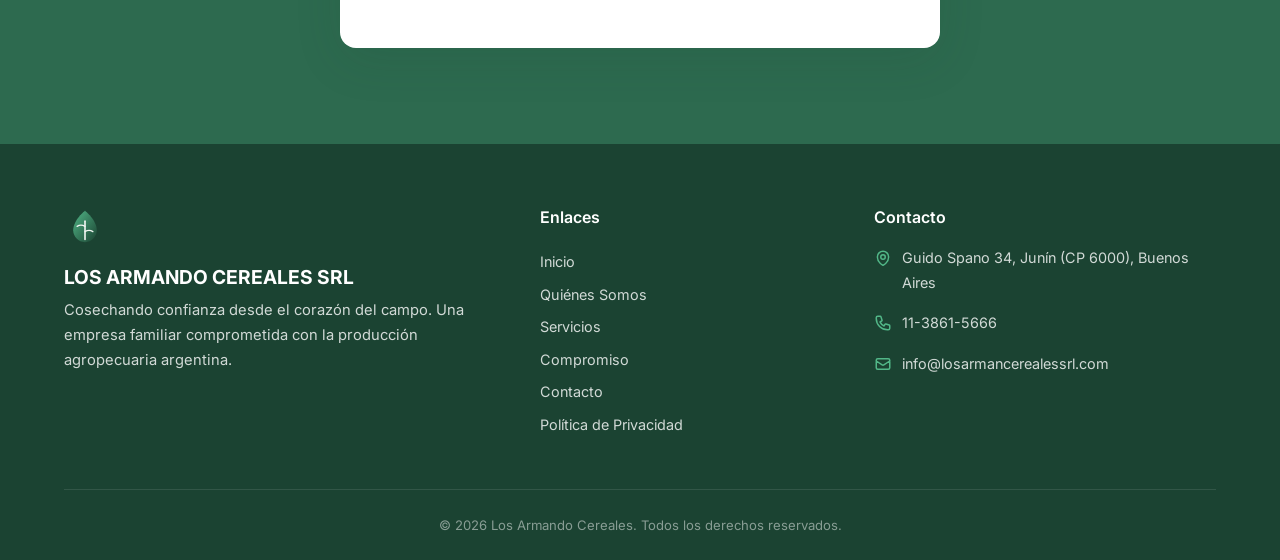
==== commit f94c6423: "Update index.html" ====
--- a/index.html
+++ b/index.html
@@ -79,11 +79,7 @@
     </div>
 
 </section>
-            <h1>Producción agropecuaria con raíces</h1>
-            <p>Somos una empresa familiar dedicada a la siembra, cosecha y comercialización de granos en la llanura bonaerense. Trabajamos la tierra con la misma pasión que nos transmitieron las generaciones anteriores.</p>
-            <a href="#nosotros" class="btn btn-primary">Conocé más</a>
-        </div>
-    </section>
+        
 
     <!-- ========== 3. QUIENES SOMOS ========== -->
     <section class="about" id="nosotros">
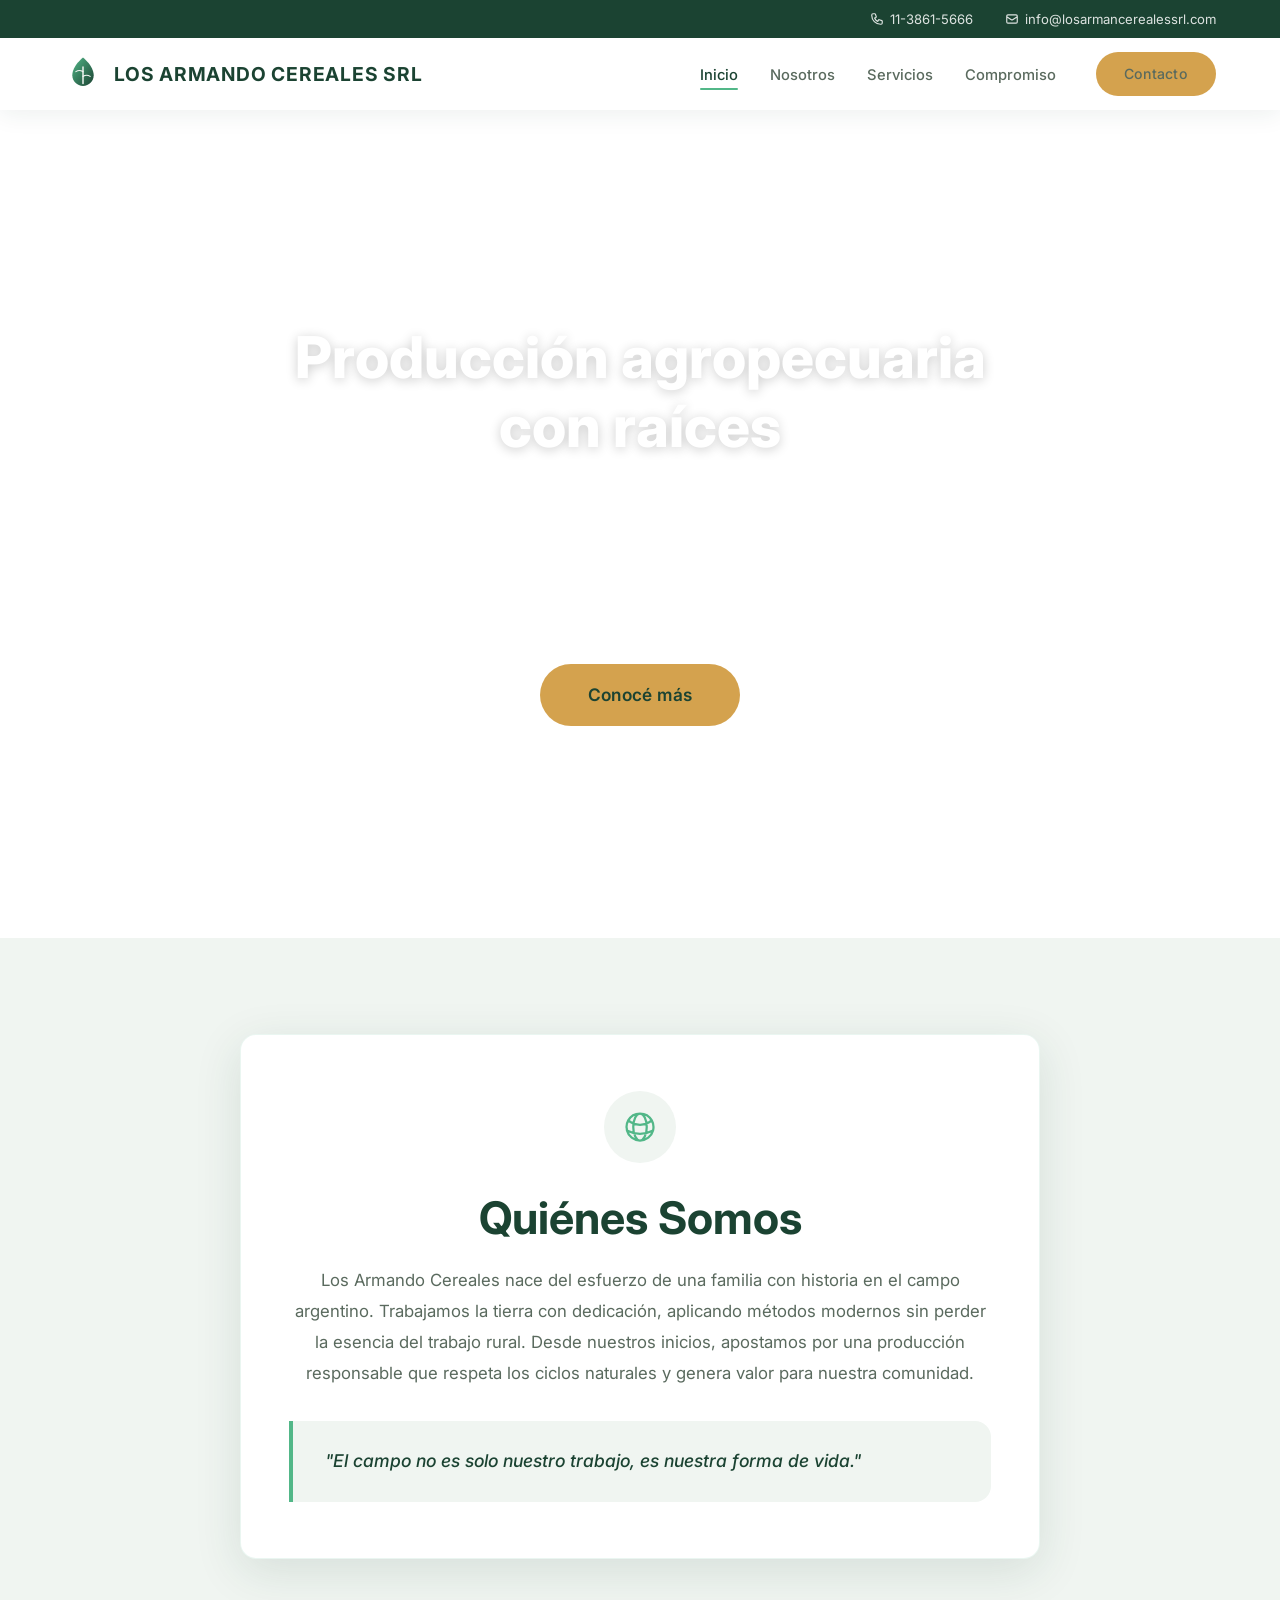
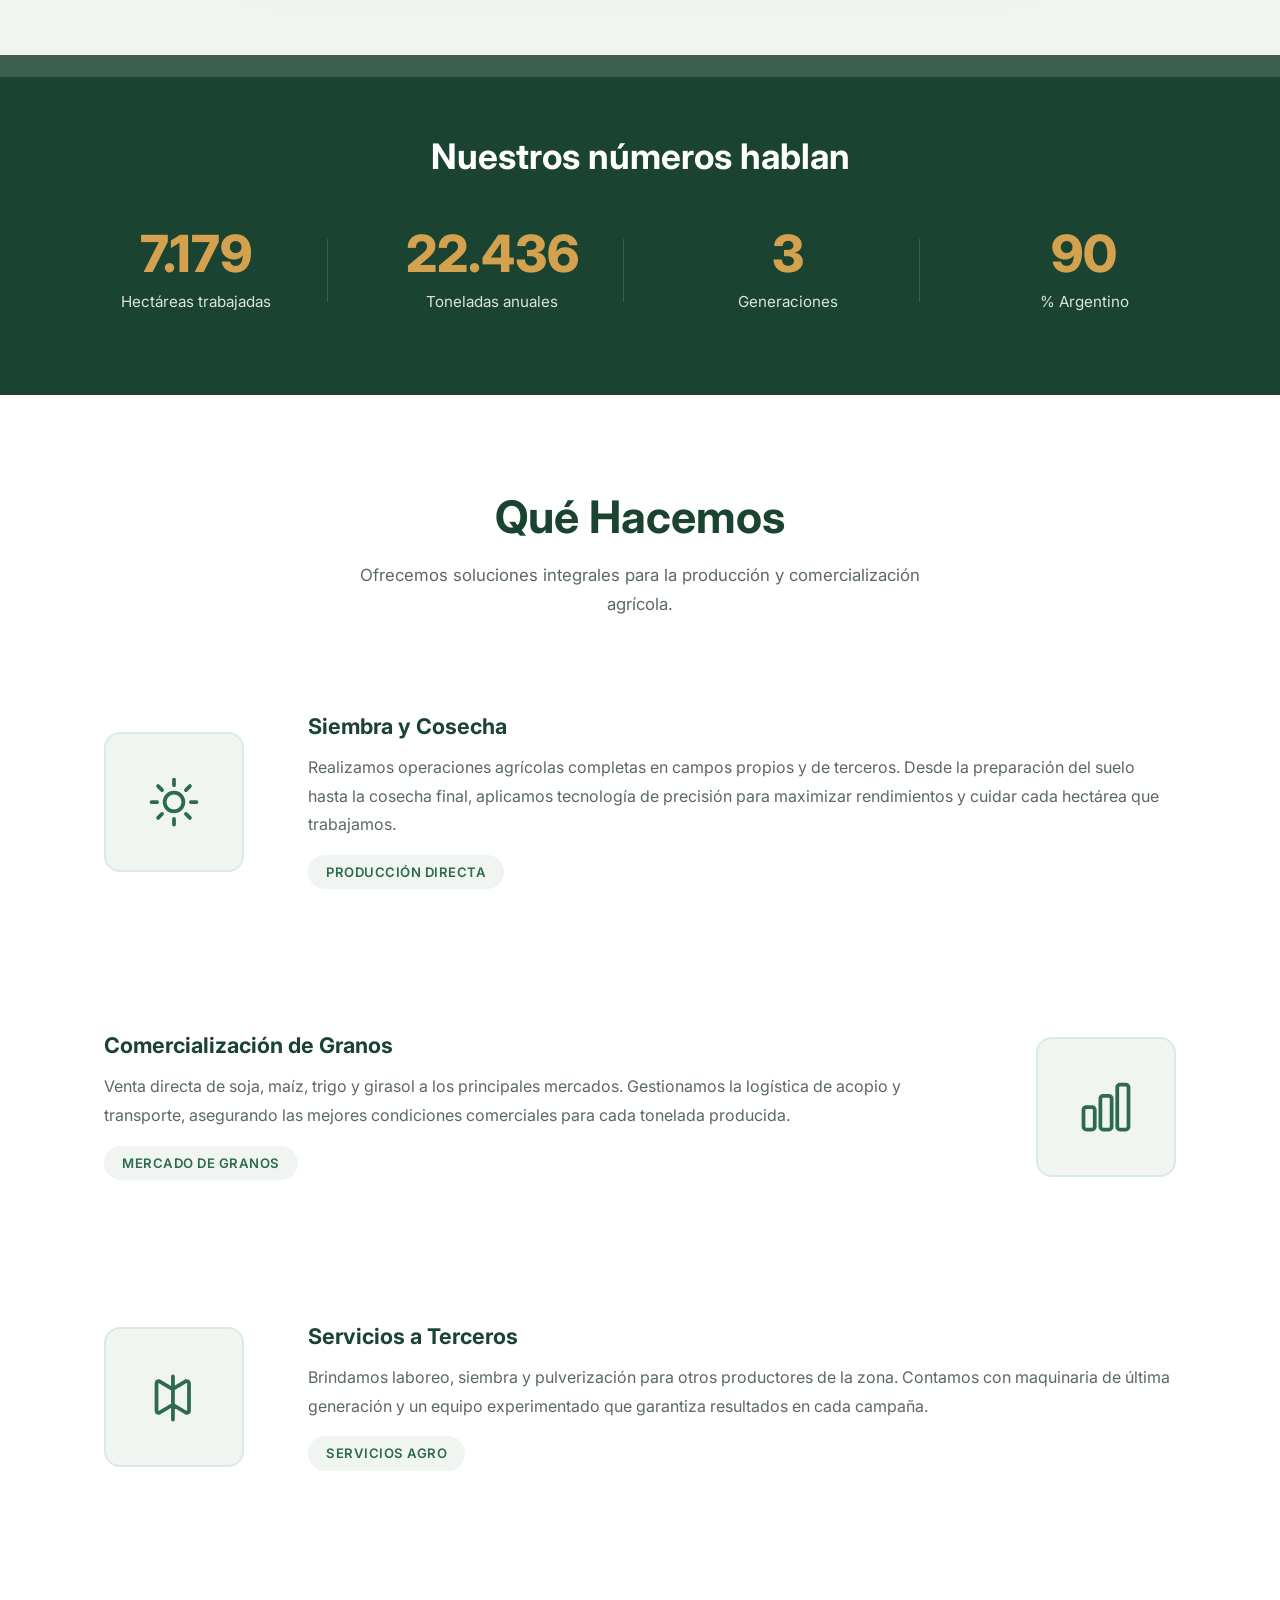
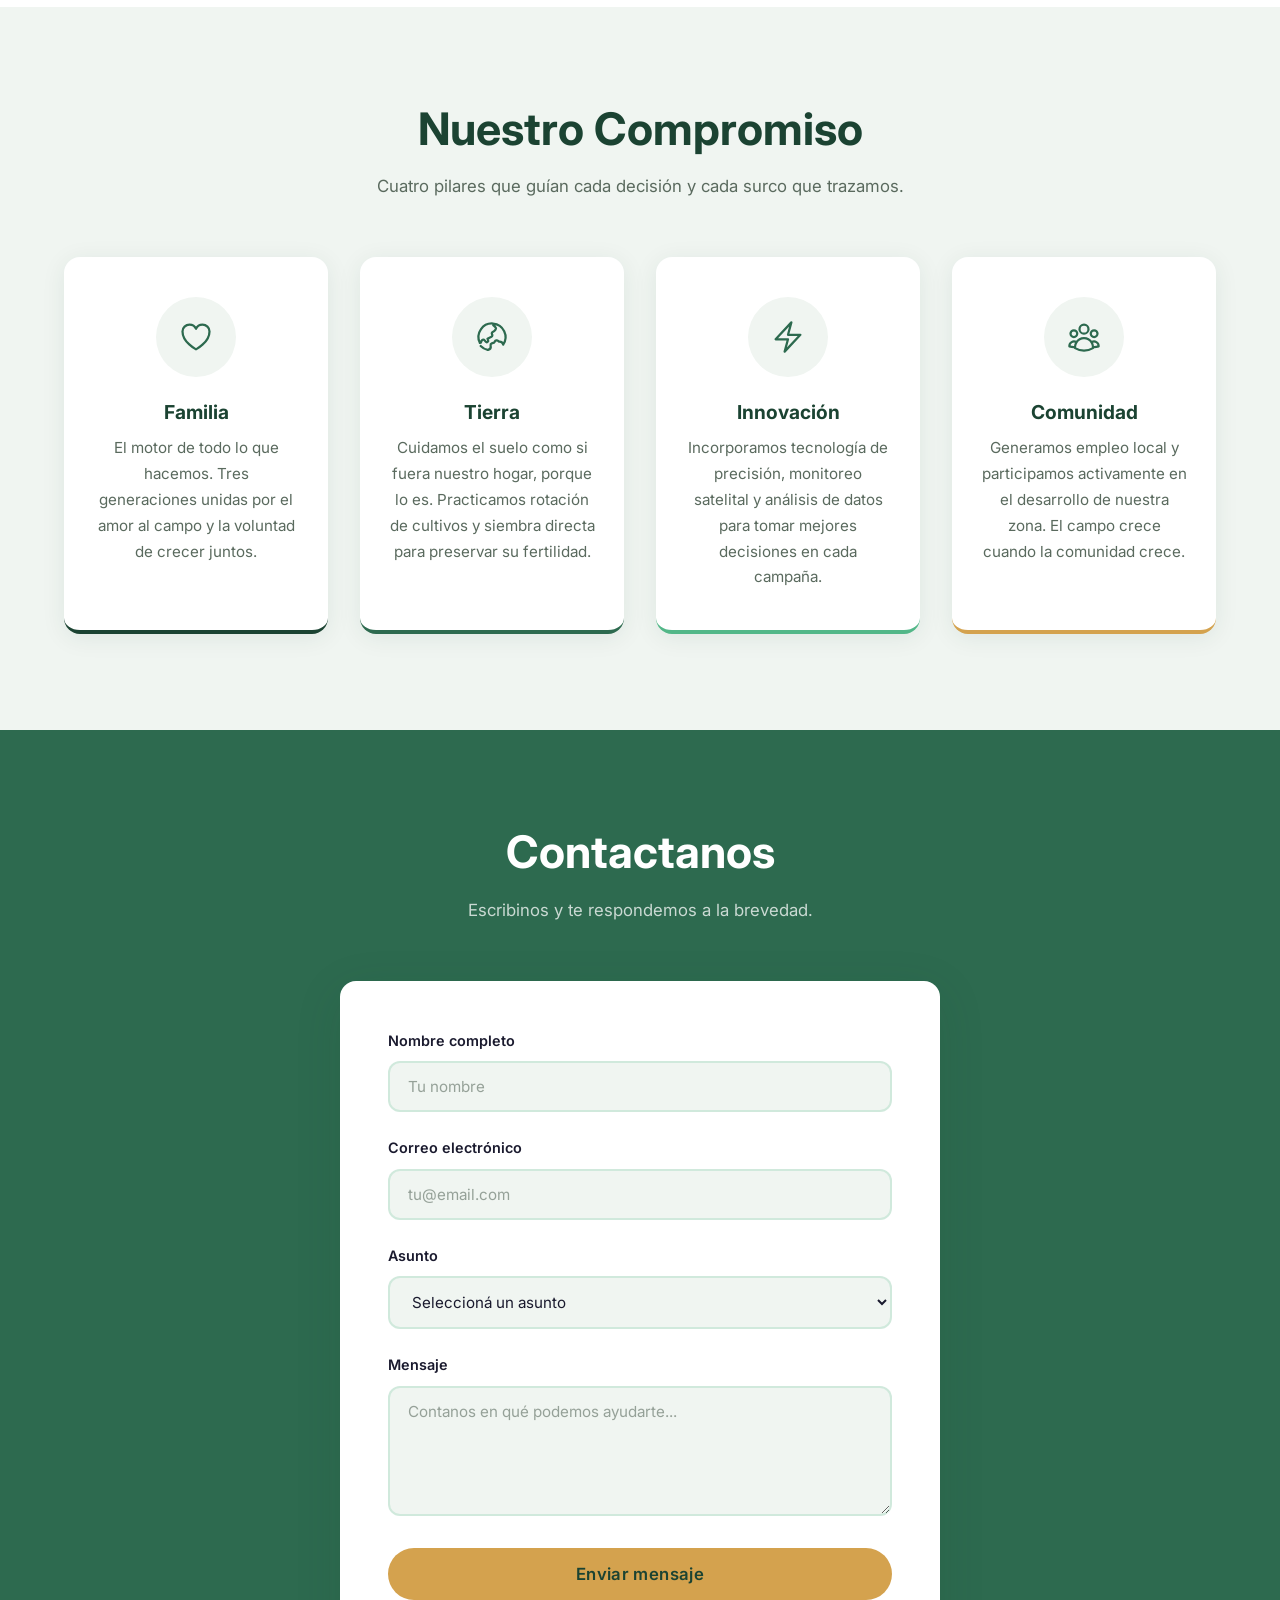
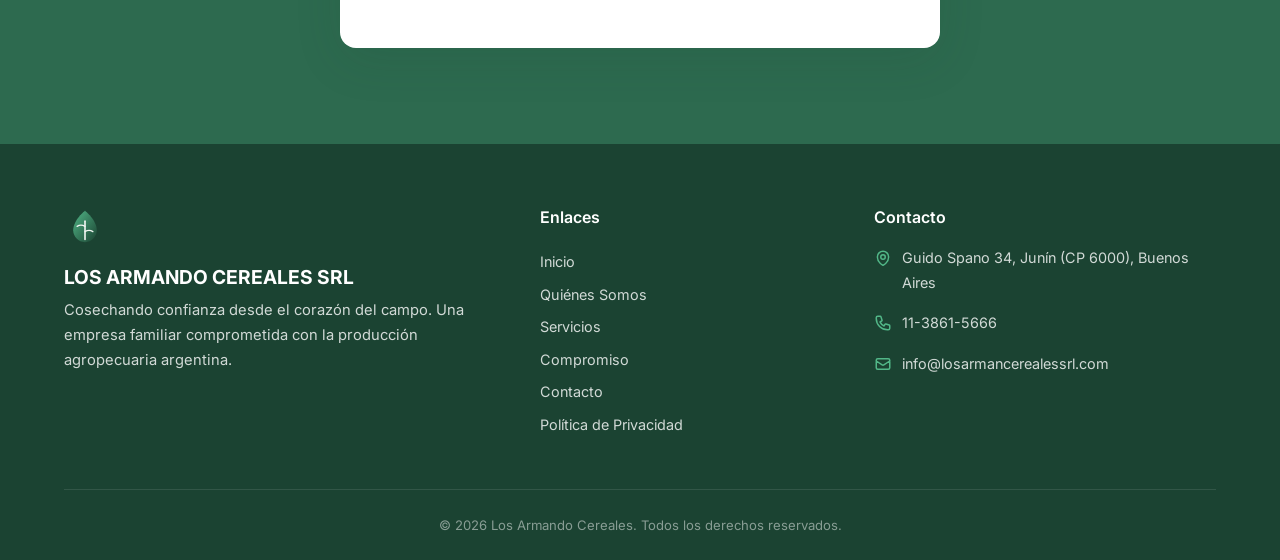
==== commit 312e3df0: "Update index.html" ====
--- a/index.html
+++ b/index.html
@@ -71,7 +71,12 @@
     <div class="hero-content">
         <h1>Producción agropecuaria con raíces</h1>
 
-        <p>Somos una empresa familiar dedicada...</p>
+       <p>
+Somos una empresa familiar dedicada a la siembra, cosecha y
+comercialización de granos en la llanura bonaerense.
+Trabajamos la tierra con la misma pasión que nos transmitieron
+las generaciones anteriores.
+</p>
 
         <a href="#nosotros" class="btn btn-primary">
             Conocé más
--- a/styles.css
+++ b/styles.css
@@ -309,24 +309,18 @@
     overflow: hidden;
 }
 
-.hero-bg {
+.hero-video {
     position: absolute;
-    inset: 0;
-    overflow: hidden;
-}
-
-.hero-bg video {
-    position: absolute;
-    inset: 0;
+    top: 0;
+    left: 0;
     width: 100%;
     height: 100%;
     object-fit: cover;
+    z-index: 0;
 }
 
 .hero-overlay {
-    position: absolute;
-    inset: 0;
-    background: rgba(0,0,0,.15);
+    display: none;
 }
 
 .hero-content {
@@ -335,6 +329,7 @@
     max-width: 750px;
     padding: 2rem 1.5rem;
 }
+
 
 .hero-content h1 {
     margin-bottom: 1.2rem;
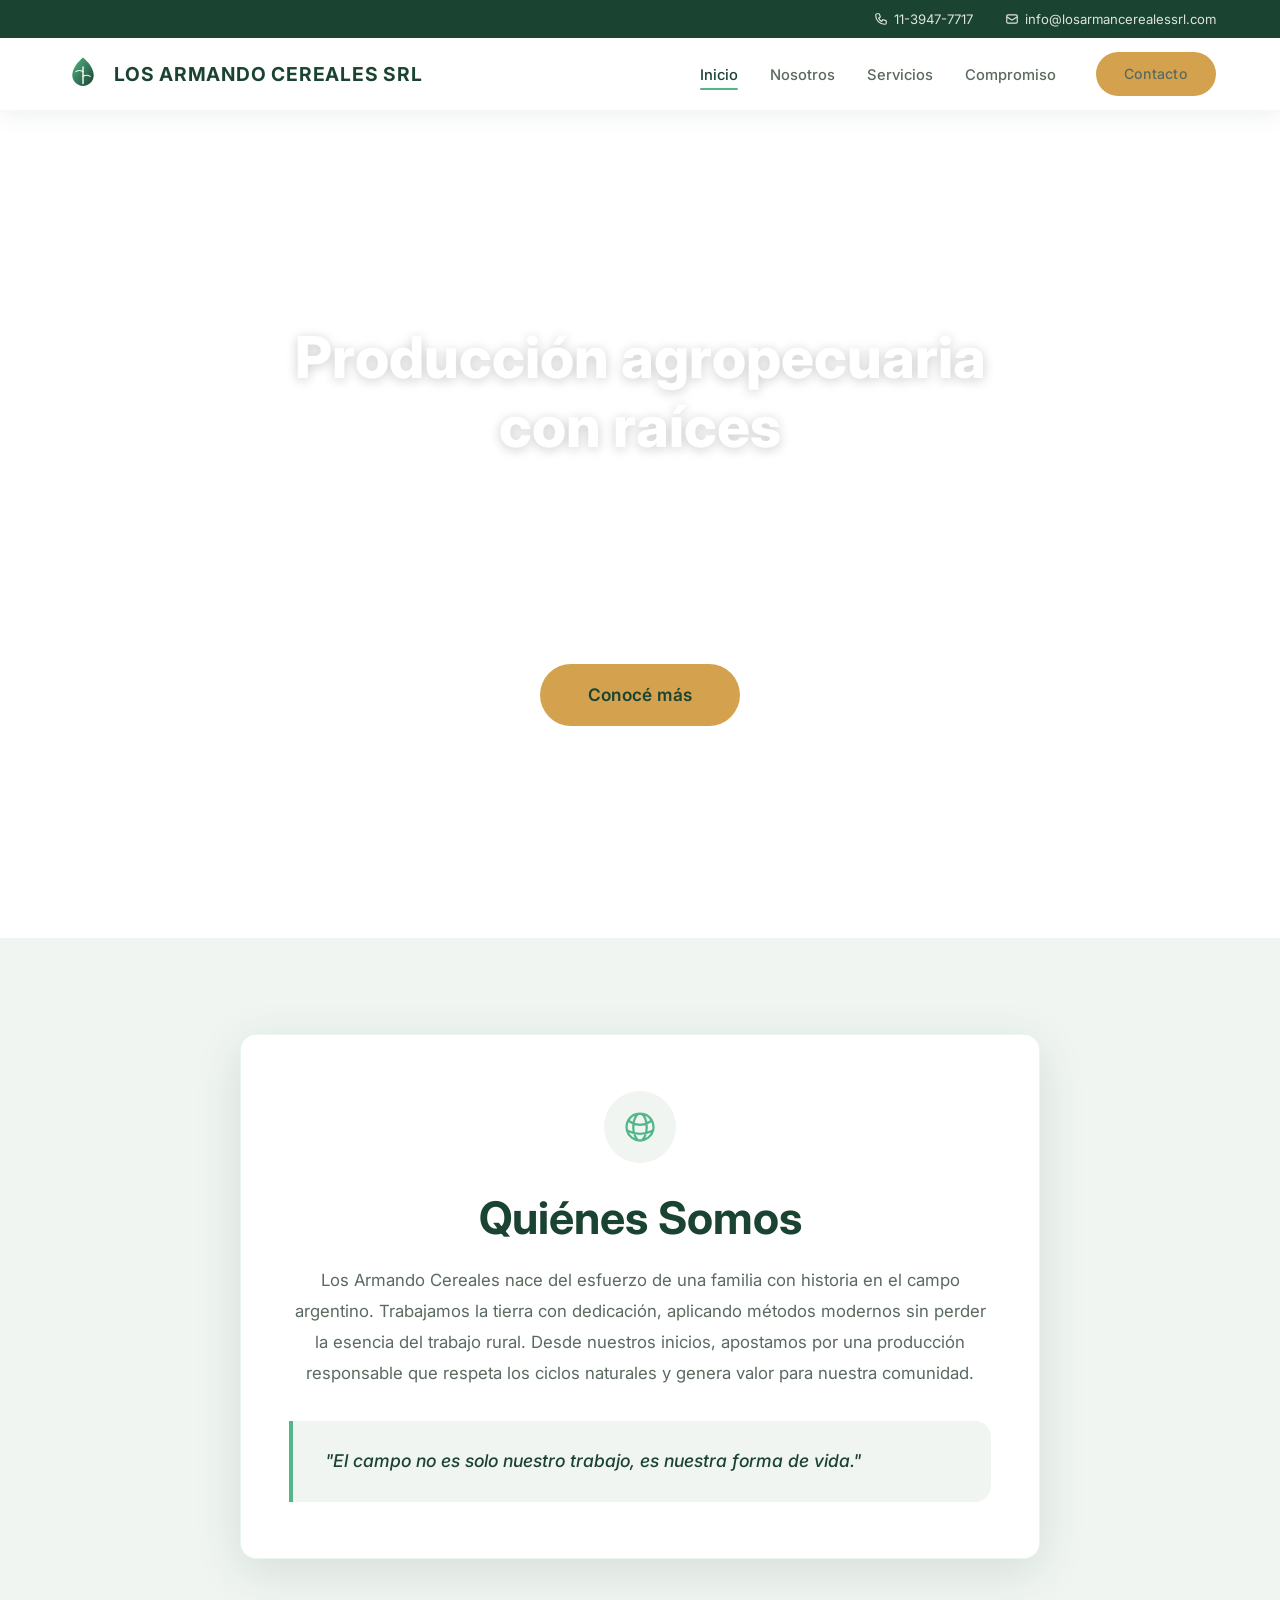
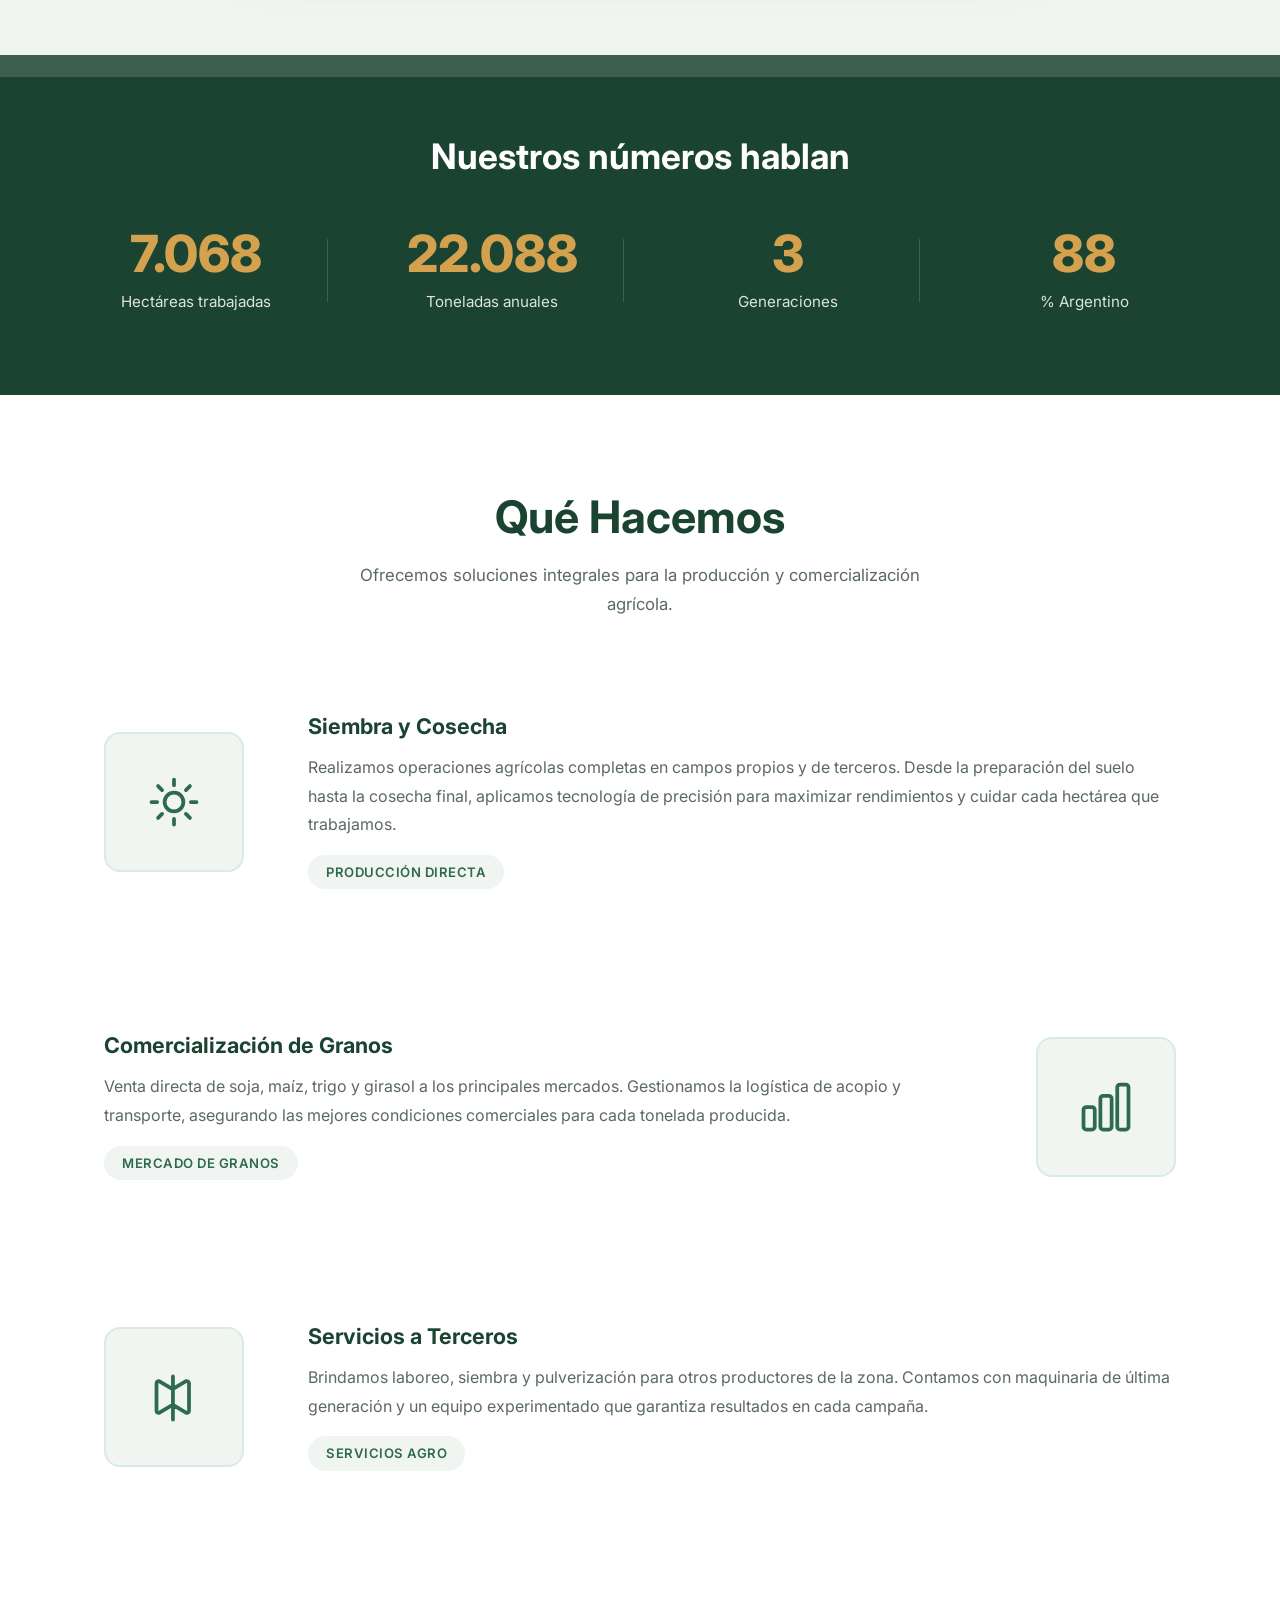
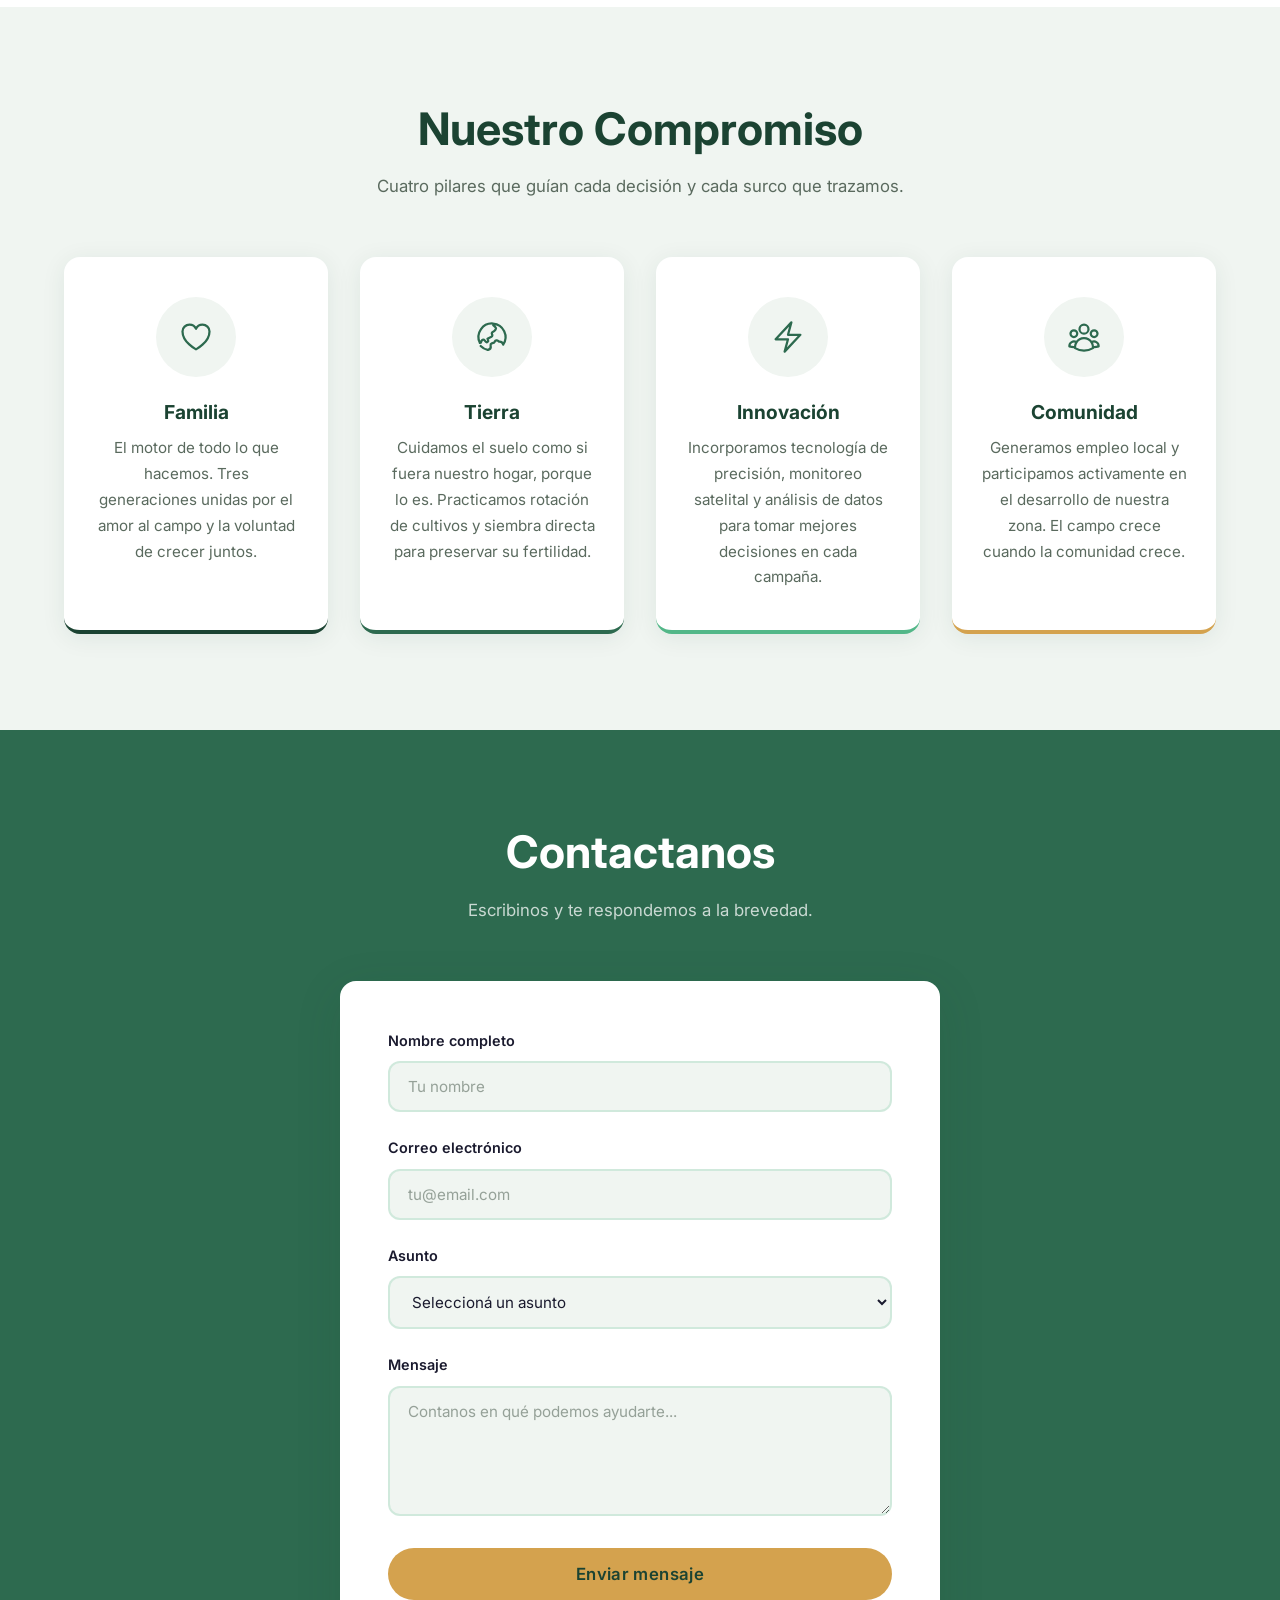
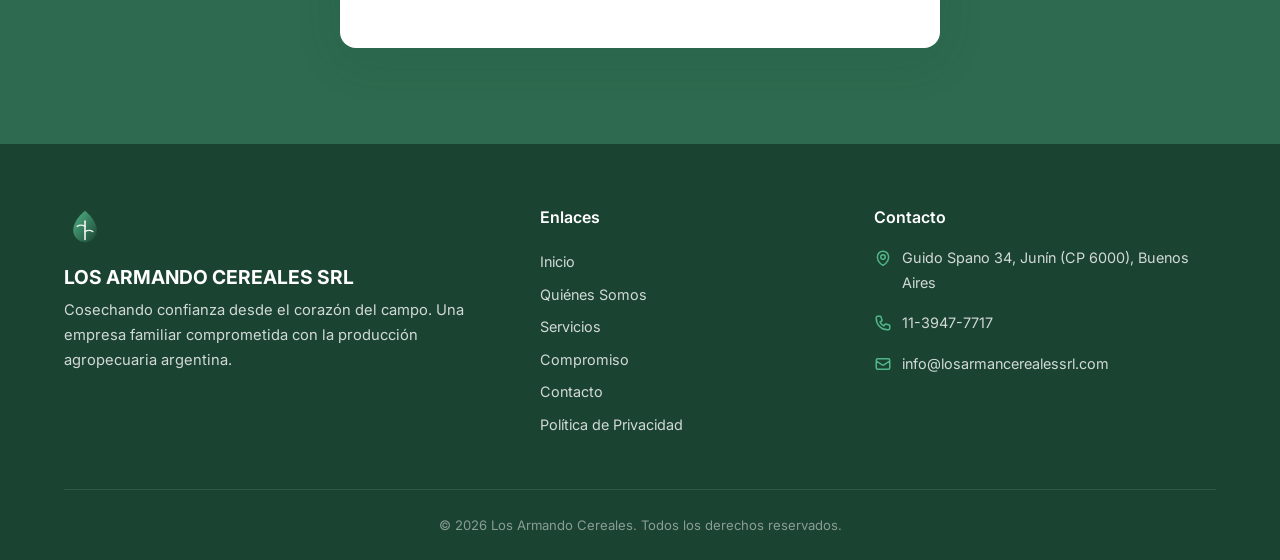
==== commit 77efe9b9: "Update index.html" ====
--- a/index.html
+++ b/index.html
@@ -19,11 +19,11 @@
     <!-- Top Bar -->
     <div class="top-bar" id="topBar">
         <div class="container">
-            <a href="tel:+541138615666">
+            <a href="tel:+541139477717">
                 <svg xmlns="http://www.w3.org/2000/svg" fill="none" viewBox="0 0 24 24" stroke="currentColor" stroke-width="2">
                     <path stroke-linecap="round" stroke-linejoin="round" d="M3 5a2 2 0 012-2h3.28a1 1 0 01.948.684l1.498 4.493a1 1 0 01-.502 1.21l-2.257 1.13a11.042 11.042 0 005.516 5.516l1.13-2.257a1 1 0 011.21-.502l4.493 1.498a1 1 0 01.684.949V19a2 2 0 01-2 2h-1C9.716 21 3 14.284 3 6V5z"/>
                 </svg>
-                11-3861-5666
+                11-3947-7717
             </a>
             <a href="mailto:info@losarmancerealessrl.com">
                 <svg xmlns="http://www.w3.org/2000/svg" fill="none" viewBox="0 0 24 24" stroke="currentColor" stroke-width="2">
@@ -317,7 +317,7 @@
                         <svg xmlns="http://www.w3.org/2000/svg" fill="none" viewBox="0 0 24 24" stroke="currentColor" stroke-width="2">
                             <path stroke-linecap="round" stroke-linejoin="round" d="M3 5a2 2 0 012-2h3.28a1 1 0 01.948.684l1.498 4.493a1 1 0 01-.502 1.21l-2.257 1.13a11.042 11.042 0 005.516 5.516l1.13-2.257a1 1 0 011.21-.502l4.493 1.498a1 1 0 01.684.949V19a2 2 0 01-2 2h-1C9.716 21 3 14.284 3 6V5z"/>
                         </svg>
-                        <span>11-3861-5666</span>
+                        <span>11-3947-7717</span>
                     </div>
                     <div class="footer-contact-item">
                         <svg xmlns="http://www.w3.org/2000/svg" fill="none" viewBox="0 0 24 24" stroke="currentColor" stroke-width="2">
